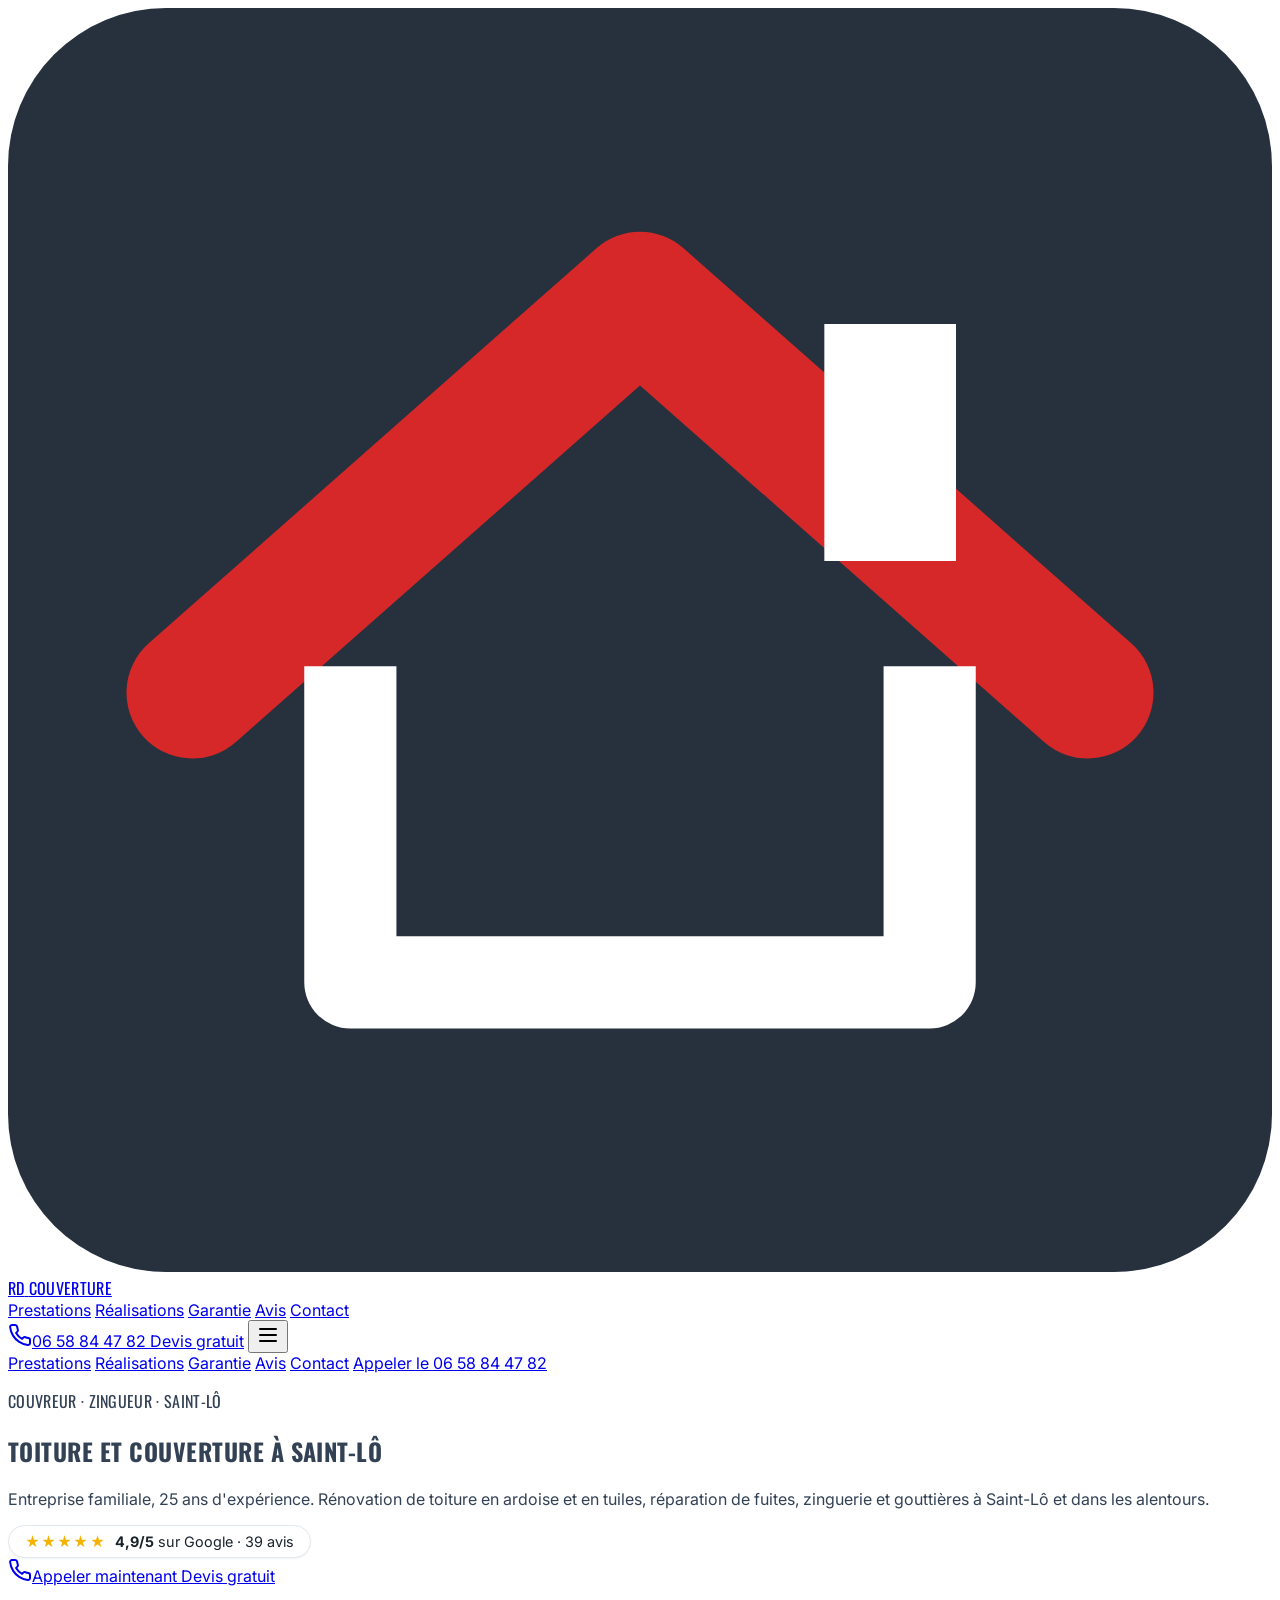
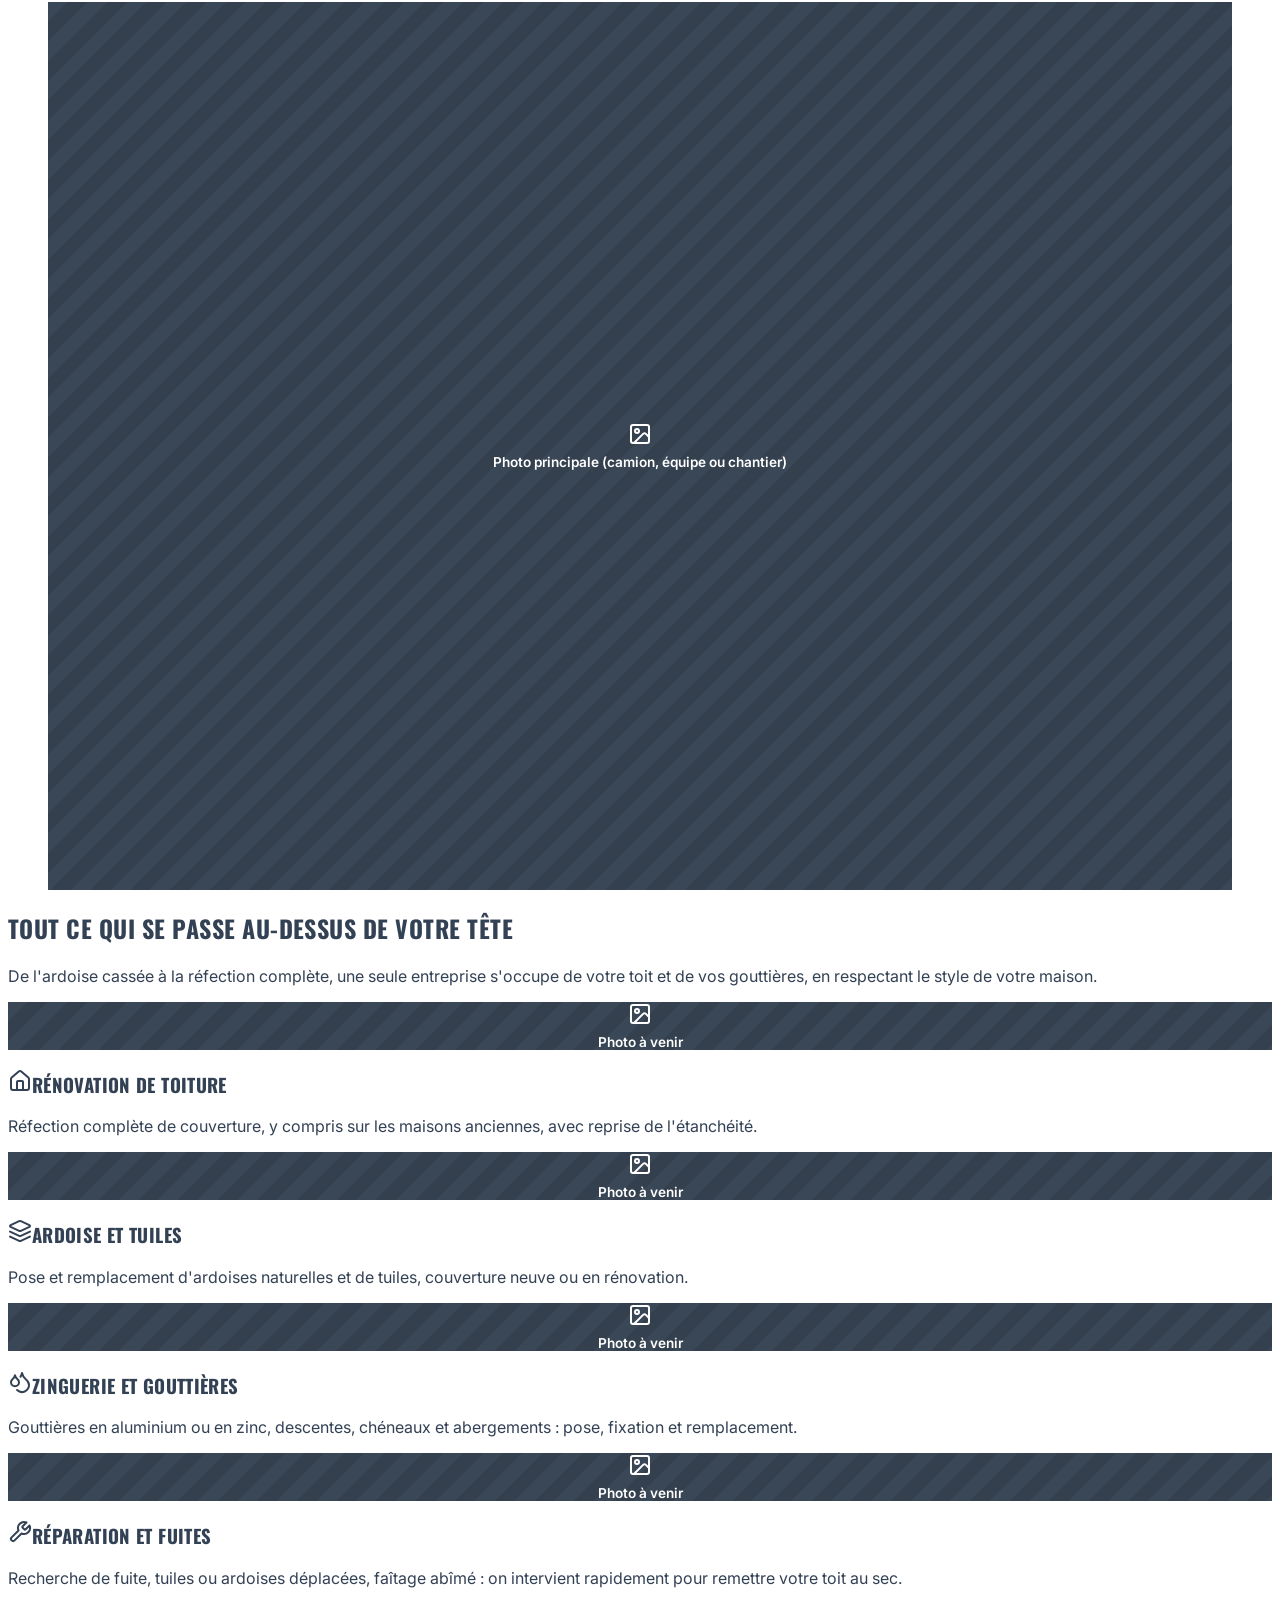
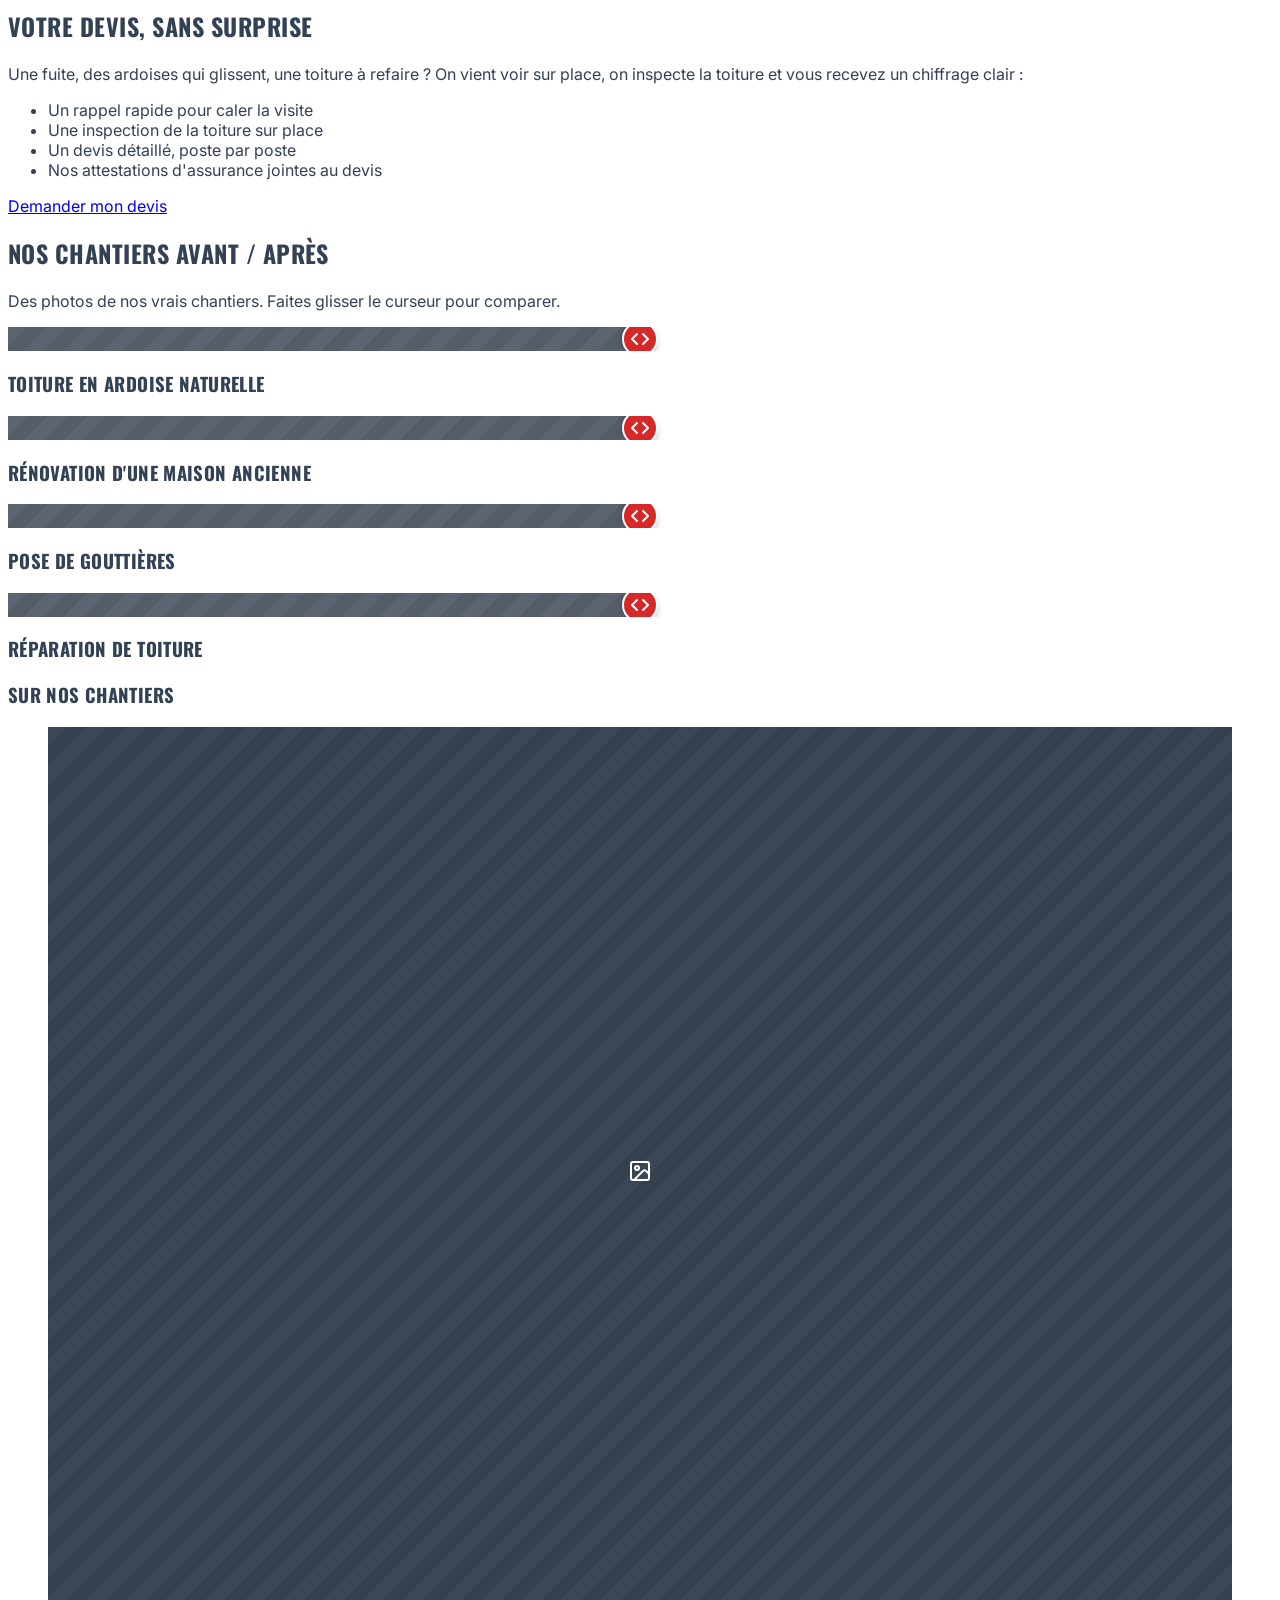
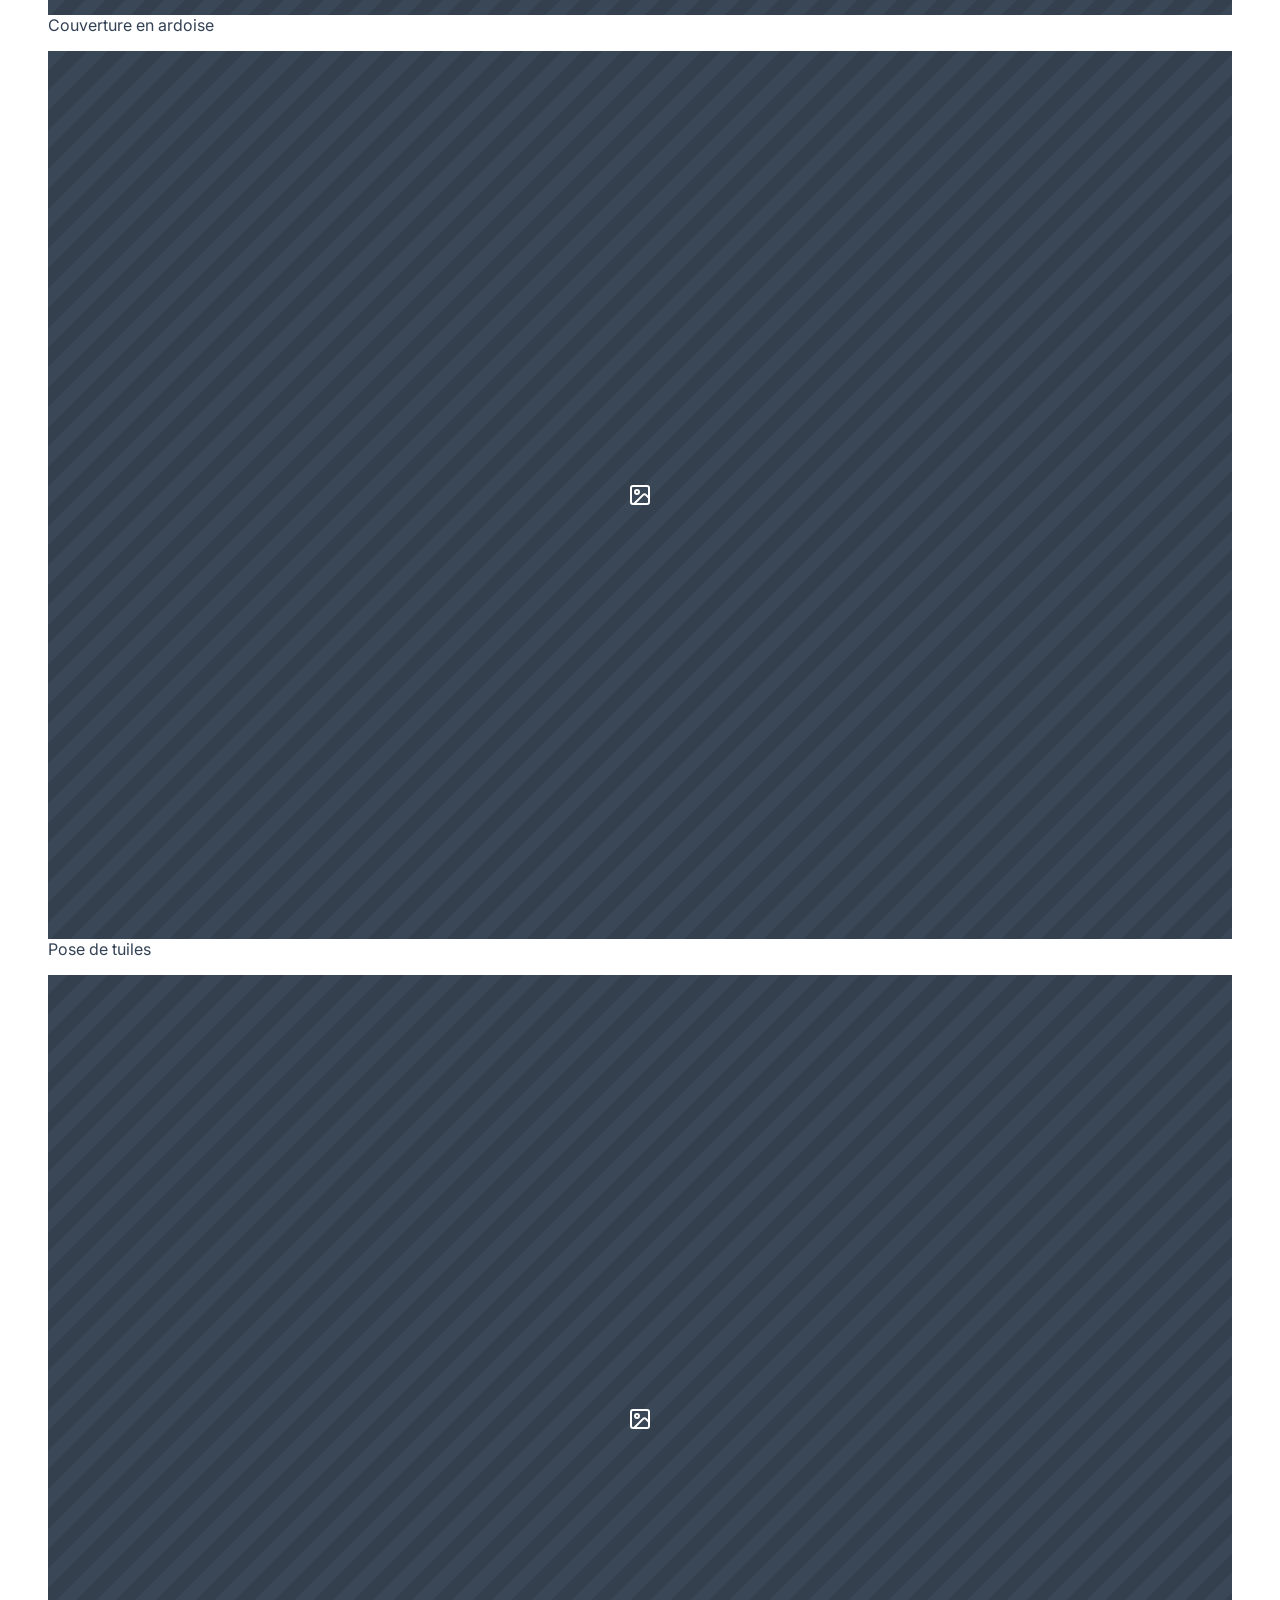
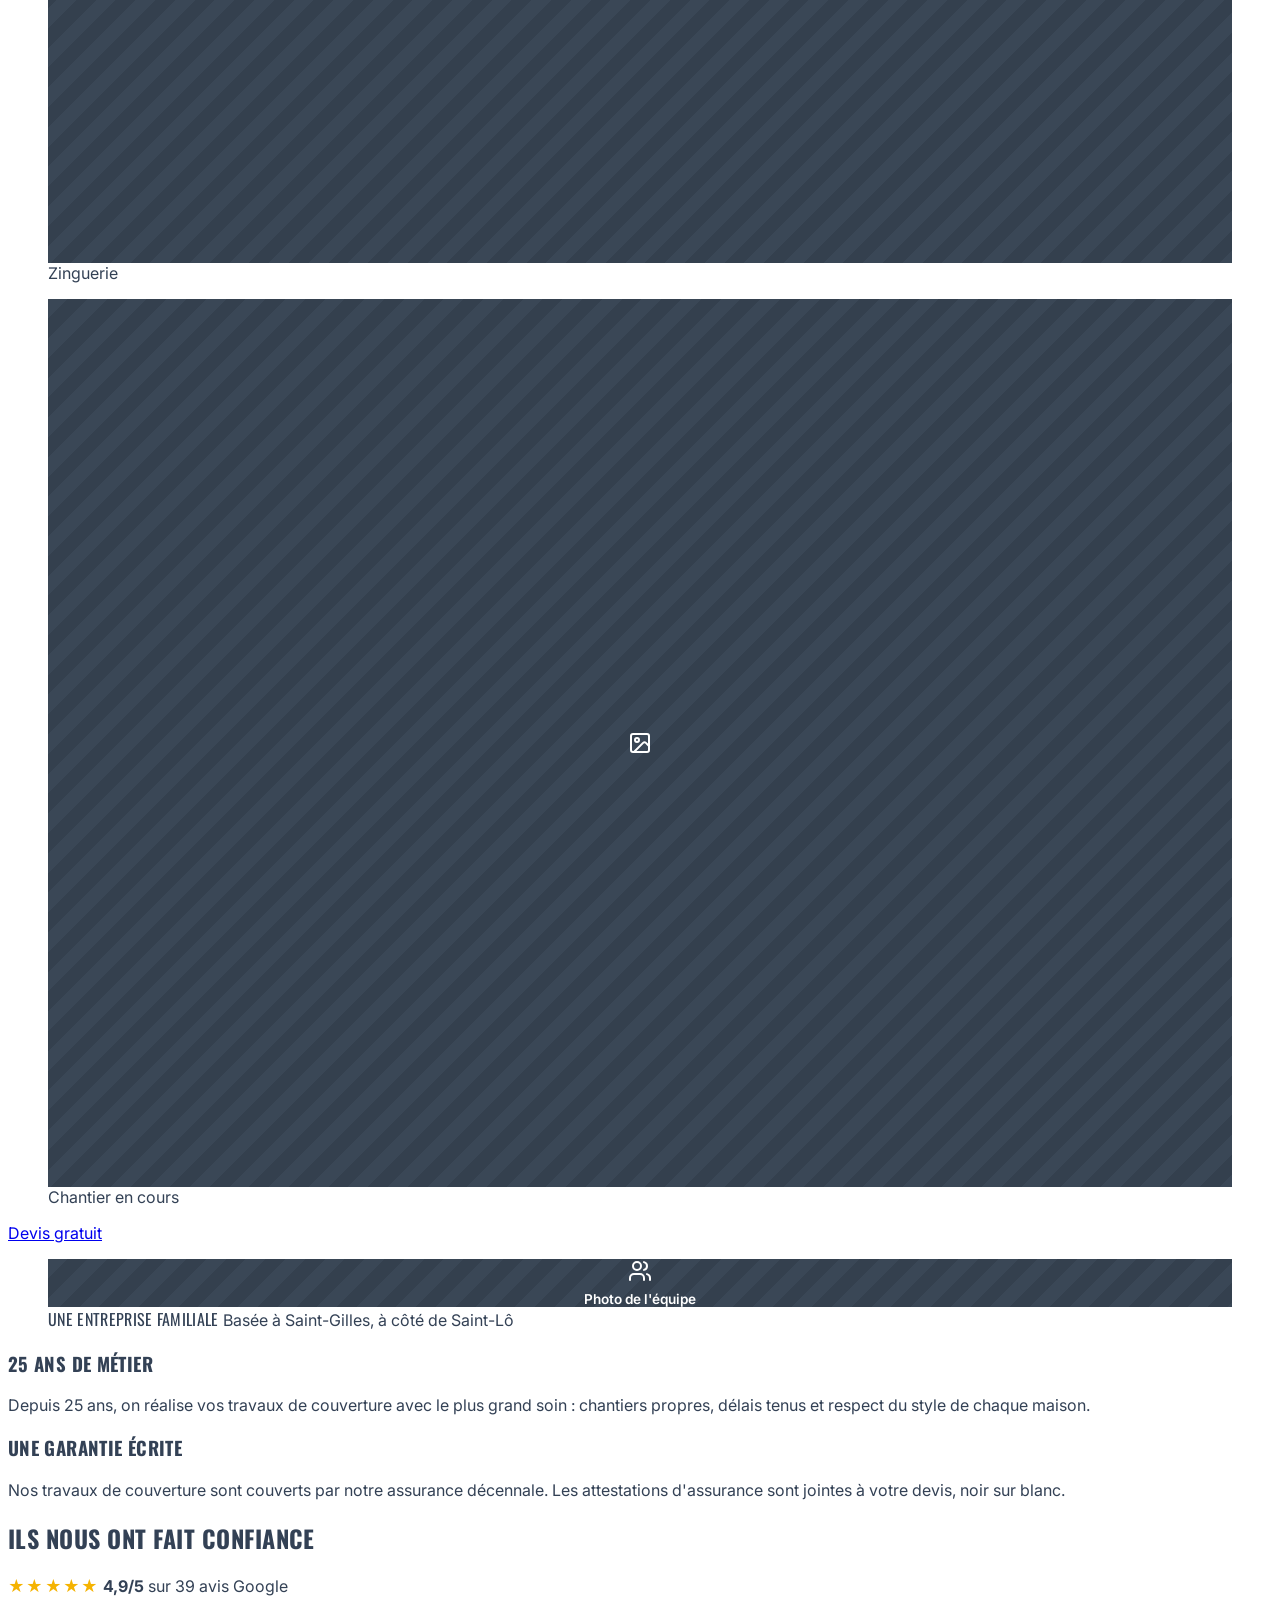
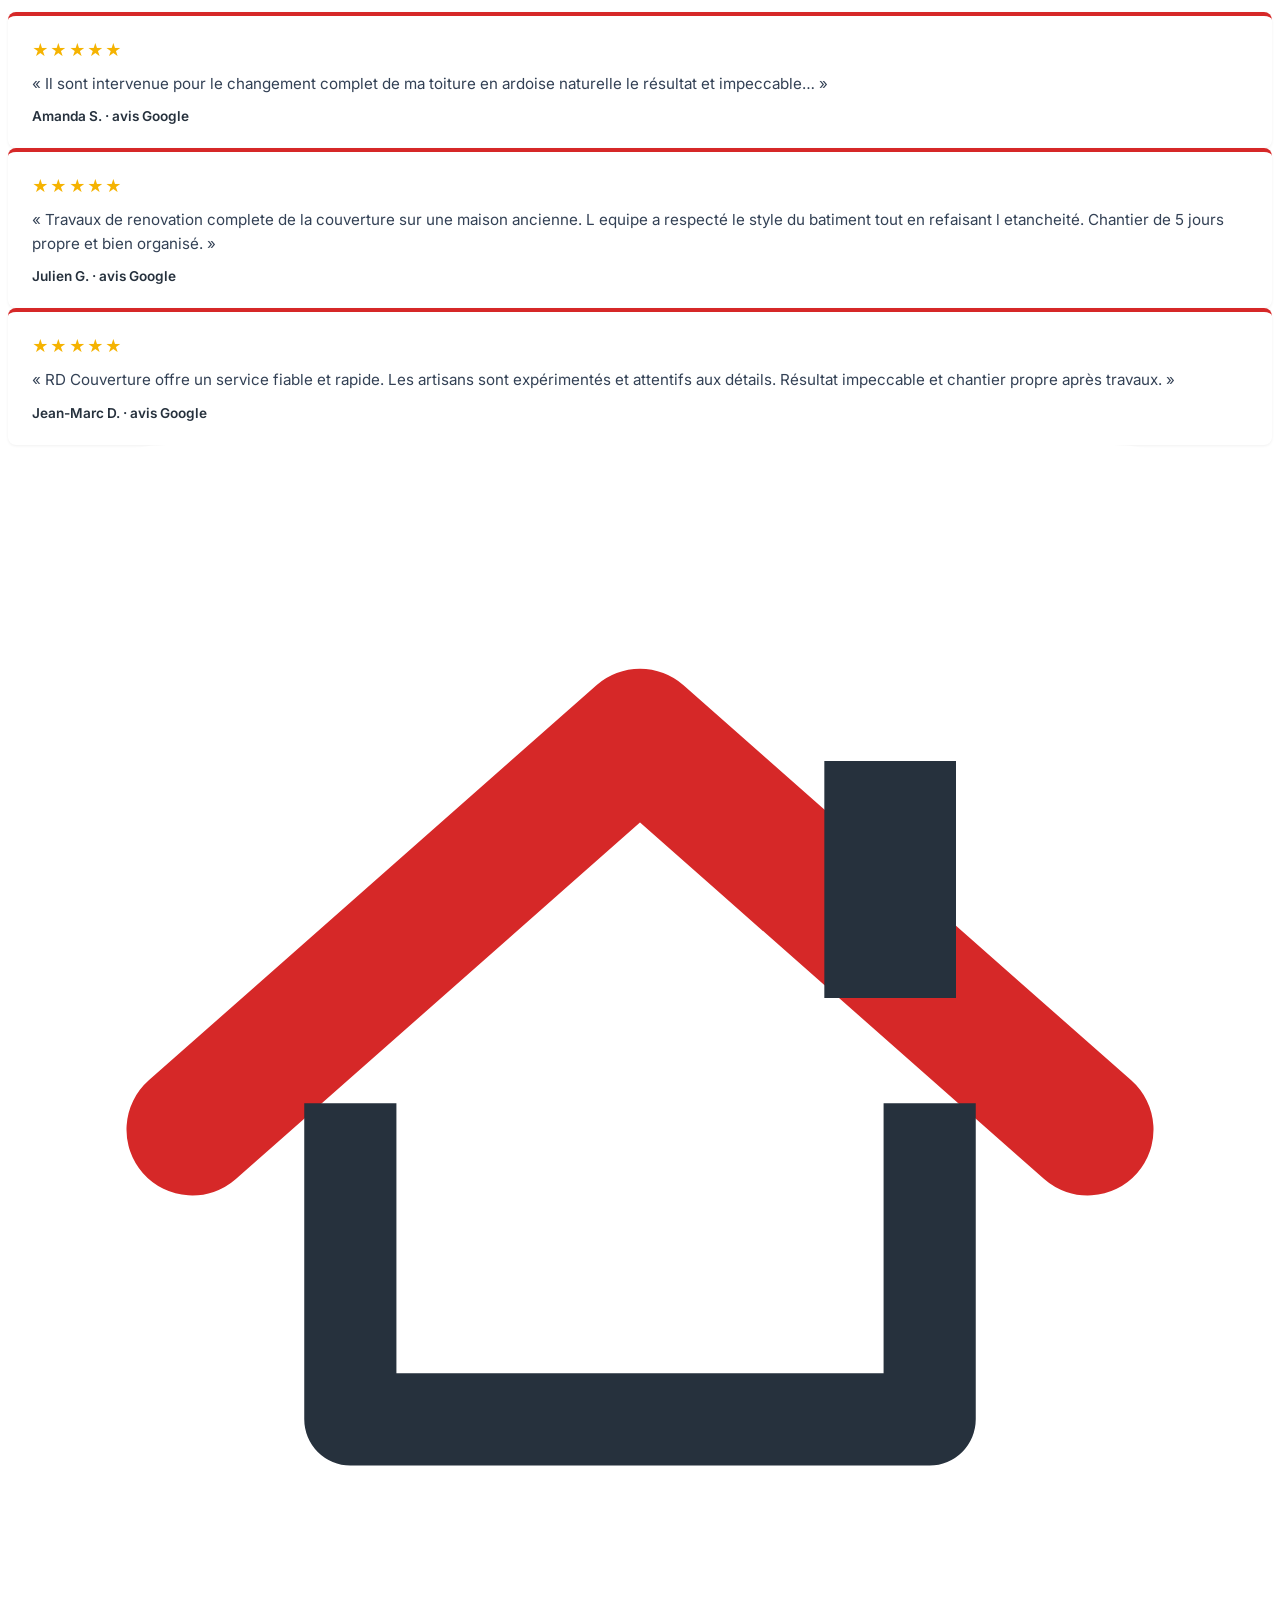
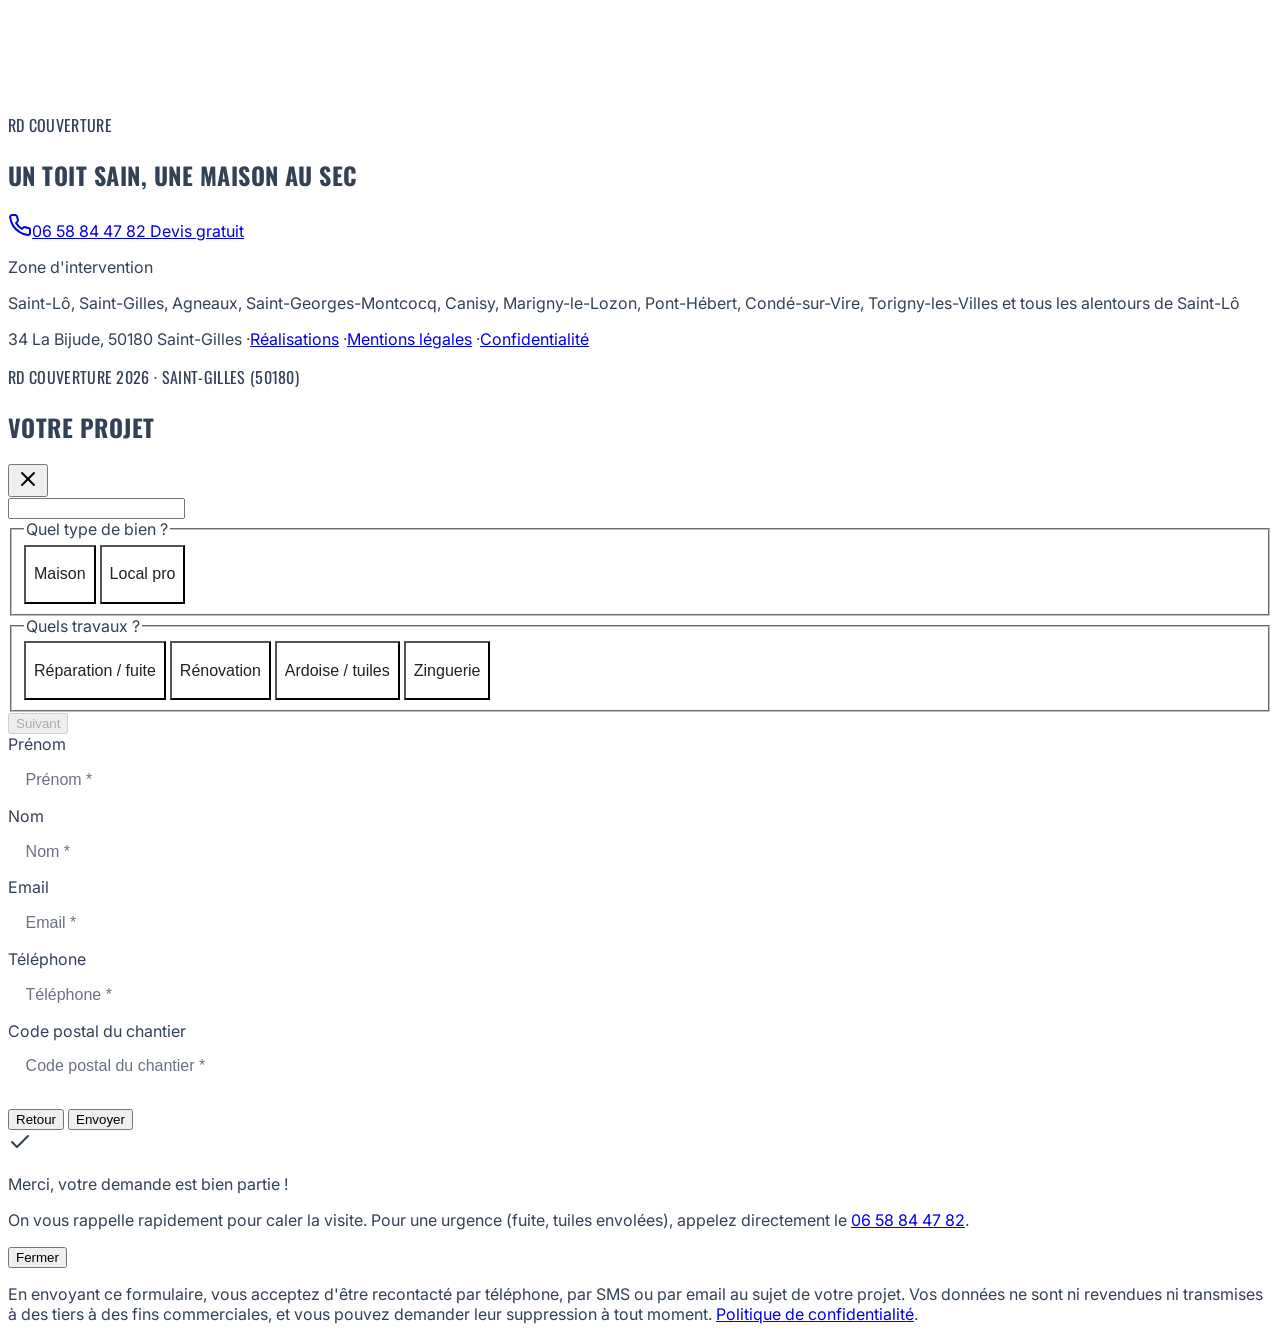
==== site-web/index.html @ 40f003d0 "Site RD Couverture adapté du modèle Hoffmann Toiture Co-Authored-By: Claude Opus 5.5 <noreply@anthro" ====
<!DOCTYPE html>
<html class="scroll-smooth" lang="fr">
<head>
<meta charset="utf-8"/>
<meta content="width=device-width, initial-scale=1.0" name="viewport"/>
<title>RD Couverture - Couvreur à Saint-Lô | Toiture, Ardoise, Zinguerie</title>
<meta name="description" content="RD Couverture, entreprise familiale de couverture à Saint-Lô et dans la Manche depuis 25 ans : rénovation de toiture en ardoise et tuiles, réparation de fuites, zinguerie et gouttières. Devis gratuit."/>
<link href="css/style.css" rel="stylesheet"/>
<link href="https://fonts.googleapis.com" rel="preconnect"/>
<link crossorigin="" href="https://fonts.gstatic.com" rel="preconnect"/>
<link href="https://fonts.googleapis.com/css2?family=Inter:wght@400;500;600;700&family=Oswald:wght@500;600;700&display=swap" rel="stylesheet"/>
<script src="js/lucide.min.js"></script>
<style>
  .font-condensed { font-family: 'Oswald', sans-serif; text-transform: uppercase; letter-spacing: 0.02em; }
  body { font-family: 'Inter', sans-serif; color: #334155; }

  /* Avant / après */
  .slider-container { position: relative; overflow: hidden; user-select: none; }
  .slider-img { display: block; width: 100%; height: 100%; object-fit: cover; pointer-events: none; }
  .slider-overlay { position: absolute; top: 0; left: 0; bottom: 0; width: 50%; overflow: hidden; }
  .slider-overlay > * { position: absolute; top: 0; left: 0; height: 100%; max-width: none; pointer-events: none; }
  .slider-handle { position: absolute; top: 0; bottom: 0; left: 50%; width: 2px; background: #fff; transform: translateX(-50%); pointer-events: none; }
  .slider-button { position: absolute; top: 50%; left: 50%; transform: translate(-50%, -50%); width: 32px; height: 32px; border-radius: 9999px; background: #D62828; border: 2px solid #fff; box-shadow: 0 4px 6px -1px rgba(0,0,0,.25); display: flex; align-items: center; justify-content: center; color: #fff; }
  .ph { display: flex; align-items: center; justify-content: center; flex-direction: column; gap: .5rem; text-align: center; font-size: .85rem; font-weight: 600; }
  .ph-before { background: repeating-linear-gradient(135deg, #5B6470 0 14px, #535C67 14px 28px); color: #E2E8F0; }
  .ph-after { background: repeating-linear-gradient(135deg, #3A4756 0 14px, #34404E 14px 28px); color: #fff; }

  /* Fenêtre de devis */
  .devis-opt { background: #fff; color: #1B232C; font-size: 1rem; padding: 1.15rem .5rem; transition: background-color .15s, color .15s; }
  .devis-opt:hover { background: #FDECEC; }
  .devis-opt[aria-pressed="true"] { background: #D62828; color: #fff; font-weight: 600; }
  .devis-opt:focus-visible, .devis-btn:focus-visible { outline: 3px solid #26313D; outline-offset: -3px; }
  .devis-input { width: 100%; border: 0; background: #fff; padding: 1.05rem 1.1rem; font-size: 1rem; color: #1B232C; }
  .devis-input::placeholder { color: #6B7280; }
  .devis-input:focus { outline: none; box-shadow: inset 0 0 0 2px #D62828; }
  .devis-input[aria-invalid="true"] { box-shadow: inset 0 0 0 2px #DC2626; background: #FEF2F2; }
  #devis-modal.is-open { display: flex; }
  #mobile-menu.is-open { display: block; }

  /* Bandeau cookies */
  .cookie-banner { position: fixed; left: 16px; right: 16px; bottom: 16px; z-index: 90; max-width: 560px; margin: 0 auto; background: #fff; color: #1B232C; border-radius: 8px; box-shadow: 0 10px 30px rgba(0,0,0,.25); padding: 16px 18px; font-size: .9rem; line-height: 1.45; }
  .cookie-banner[hidden] { display: none; }
  .cookie-actions { display: flex; gap: 10px; margin-top: 12px; }
  .cookie-actions button { flex: 1; padding: 10px; font-weight: 600; border-radius: 4px; background: #26313D; color: #fff; }
  .cookie-actions button:hover { background: #1B232C; }
  /* Note Google et avis */
  .stars { color: #F5B301; letter-spacing: .08em; }
  .rating-badge { display: inline-flex; align-items: center; gap: .6rem; background: #fff; border: 1px solid #E2E8F0; border-radius: 9999px; padding: .45rem 1rem; font-size: .9rem; color: #1B232C; box-shadow: 0 1px 2px rgba(0,0,0,.05); text-decoration: none; }
  .rating-badge:hover { border-color: #D62828; }
  .review { background: #fff; border-radius: 8px; border-top: 4px solid #D62828; padding: 1.5rem; margin: 0; display: flex; flex-direction: column; gap: .75rem; box-shadow: 0 1px 3px rgba(0,0,0,.06); }
  .review p { color: #334155; font-size: .95rem; line-height: 1.6; margin: 0; flex: 1; }
  .review footer { font-size: .85rem; font-weight: 600; color: #26313D; }
  .aspect-\[4\/3\] { aspect-ratio: 4 / 3; }
  @media (min-width: 768px) { .md\:grid-cols-3 { grid-template-columns: repeat(3, minmax(0, 1fr)); } }
</style>
</head>
<body class="bg-white text-slate-800 antialiased selection:bg-red-600 selection:text-white">

<!-- ================= EN-TÊTE ================= -->
<header class="w-full bg-white border-b border-slate-100 sticky top-0 z-50">
  <div class="max-w-7xl mx-auto px-4 sm:px-6 lg:px-8 h-20 flex items-center justify-between gap-4">
    <!-- Logo provisoire (à remplacer par le logo de RD Couverture) -->
    <a aria-label="RD Couverture, accueil" class="flex items-center gap-3 shrink-0" href="#">
      <svg class="w-11 h-11" viewBox="0 0 48 48" fill="none" aria-hidden="true">
        <rect width="48" height="48" rx="6" fill="#26313D"/>
        <path d="M7 26 L24 11 L41 26" stroke="#D62828" stroke-width="5" stroke-linecap="round" stroke-linejoin="round"/>
        <path d="M13 25 V37 H35 V25" stroke="#fff" stroke-width="3.5" stroke-linejoin="round"/>
        <rect x="31" y="12" width="5" height="9" fill="#fff"/>
      </svg>
      <span class="flex flex-col leading-none">
        <span class="font-condensed text-2xl font-bold text-brand-slate tracking-tight">RD</span>
        <span class="font-condensed text-xs font-bold text-brand-red tracking-[0.3em] mt-0.5">Couverture</span>
      </span>
    </a>

    <nav class="hidden lg:flex items-center gap-7 text-[15px] font-medium text-slate-700">
      <a class="hover:text-brand-red transition-colors" href="#prestations">Prestations</a>
      <a class="hover:text-brand-red transition-colors" href="#realisations">Réalisations</a>
      <a class="hover:text-brand-red transition-colors" href="#garantie">Garantie</a>
      <a class="hover:text-brand-red transition-colors" href="#avis">Avis</a>
      <a class="hover:text-brand-red transition-colors" href="#contact">Contact</a>
    </nav>

    <div class="flex items-center gap-3">
      <a class="hidden sm:inline-flex items-center gap-2 border-2 border-brand-slate px-4 py-2 rounded text-brand-slate font-semibold text-sm hover:bg-brand-slate hover:text-white transition" href="tel:0658844782">
        <i class="w-4 h-4" data-lucide="phone"></i><span>06 58 84 47 82</span>
      </a>
      <a class="inline-flex items-center whitespace-nowrap bg-brand-red hover:bg-brand-redHover text-white font-semibold text-sm px-4 sm:px-5 py-2.5 rounded shadow transition active:scale-95" data-open-devis href="#devis">Devis gratuit</a>
      <button aria-controls="mobile-menu" aria-expanded="false" aria-label="Menu" class="lg:hidden p-2 -mr-2 text-brand-slate" id="menu-toggle" type="button">
        <i class="w-6 h-6" data-lucide="menu"></i>
      </button>
    </div>
  </div>
  <!-- Menu mobile -->
  <nav class="hidden lg:hidden border-t border-slate-100 bg-white" id="mobile-menu">
    <div class="px-4 py-3 flex flex-col text-base font-medium text-slate-700">
      <a class="py-2.5" href="#prestations">Prestations</a>
      <a class="py-2.5" href="#realisations">Réalisations</a>
      <a class="py-2.5" href="#garantie">Garantie</a>
      <a class="py-2.5" href="#avis">Avis</a>
      <a class="py-2.5" href="#contact">Contact</a>
      <a class="py-2.5 font-semibold text-brand-red" href="tel:0658844782">Appeler le 06 58 84 47 82</a>
    </div>
  </nav>
</header>

<!-- ================= HERO ================= -->
<section class="relative bg-gradient-to-b from-brand-light to-white py-14 md:py-20 overflow-hidden border-b border-slate-200">
  <div class="max-w-7xl mx-auto px-4 sm:px-6 lg:px-8 grid grid-cols-1 lg:grid-cols-12 gap-10 lg:gap-8 items-center">
    <div class="lg:col-span-6">
      <p class="font-condensed text-sm font-semibold tracking-[0.2em] text-brand-red mb-3">Couvreur · Zingueur · Saint-Lô</p>
      <h1 class="font-condensed text-4xl sm:text-5xl lg:text-[3.5rem] font-bold tracking-tight text-brand-slate leading-[1.08] mb-5">
        Toiture et couverture <span class="text-brand-red">à Saint-Lô</span>
      </h1>
      <p class="text-lg text-slate-600 leading-relaxed mb-6 max-w-xl">
        Entreprise familiale, 25 ans d'expérience. Rénovation de toiture en ardoise et en tuiles, réparation de fuites, zinguerie et gouttières à Saint-Lô et dans les alentours.
      </p>
      <a class="rating-badge mb-8" href="#avis">
        <span class="stars" aria-hidden="true">★★★★★</span>
        <span><strong>4,9/5</strong> sur Google · 39 avis</span>
      </a>
      <div class="flex flex-wrap gap-4">
        <a class="w-full sm:w-auto inline-flex items-center justify-center gap-2.5 bg-brand-red hover:bg-brand-redHover text-white font-semibold px-7 py-3.5 rounded shadow-md transition active:scale-95" href="tel:0658844782">
          <i class="w-4 h-4" data-lucide="phone"></i><span>Appeler maintenant</span>
        </a>
        <a class="w-full sm:w-auto inline-flex items-center justify-center border-2 border-brand-slate bg-white hover:bg-slate-50 text-brand-slate font-semibold px-8 py-3.5 rounded transition" data-open-devis href="#devis">Devis gratuit</a>
      </div>
    </div>
    <div class="lg:col-span-6 flex justify-center lg:justify-end">
      <!-- VISUEL PRINCIPAL : remplacer ce bloc par <img src="images/hero.jpg" alt="..." class="w-full h-auto rounded-lg"/> (camion, équipe ou beau chantier) -->
      <figure class="relative w-full max-w-[680px] drop-shadow-xl">
        <div class="ph ph-after w-full aspect-[4/3] rounded-lg"><i class="w-8 h-8" data-lucide="image"></i>Photo principale (camion, équipe ou chantier)</div>
      </figure>
    </div>
  </div>
</section>

<!-- ================= PRESTATIONS ================= -->
<section class="py-16 md:py-24 bg-white" id="prestations">
  <div class="max-w-7xl mx-auto px-4 sm:px-6 lg:px-8">
    <div class="max-w-3xl mb-12">
      <h2 class="font-condensed text-3xl sm:text-4xl md:text-5xl font-bold text-brand-slate mb-4">Tout ce qui se passe <span class="text-brand-red">au-dessus de votre tête</span></h2>
      <p class="text-slate-600 text-base sm:text-lg leading-relaxed">De l'ardoise cassée à la réfection complète, une seule entreprise s'occupe de votre toit et de vos gouttières, en respectant le style de votre maison.</p>
    </div>
    <!-- Photos : remplacer chaque bloc "ph" par <img class="w-full h-48 object-cover" loading="lazy" src="images/..." alt="..."/> -->
    <div class="grid grid-cols-1 sm:grid-cols-2 lg:grid-cols-4 gap-6">
      <article class="bg-brand-light rounded-lg overflow-hidden border-t-4 border-brand-red flex flex-col">
        <div class="ph ph-after w-full h-48"><i class="w-6 h-6" data-lucide="image"></i>Photo à venir</div>
        <div class="p-6">
          <h3 class="font-condensed text-xl font-bold text-brand-slate mb-2 flex items-center gap-2"><i class="w-5 h-5 text-brand-red" data-lucide="house"></i>Rénovation de toiture</h3>
          <p class="text-slate-600 text-sm leading-relaxed">Réfection complète de couverture, y compris sur les maisons anciennes, avec reprise de l'étanchéité.</p>
        </div>
      </article>
      <article class="bg-brand-light rounded-lg overflow-hidden border-t-4 border-brand-red flex flex-col">
        <div class="ph ph-after w-full h-48"><i class="w-6 h-6" data-lucide="image"></i>Photo à venir</div>
        <div class="p-6">
          <h3 class="font-condensed text-xl font-bold text-brand-slate mb-2 flex items-center gap-2"><i class="w-5 h-5 text-brand-red" data-lucide="layers"></i>Ardoise et tuiles</h3>
          <p class="text-slate-600 text-sm leading-relaxed">Pose et remplacement d'ardoises naturelles et de tuiles, couverture neuve ou en rénovation.</p>
        </div>
      </article>
      <article class="bg-brand-light rounded-lg overflow-hidden border-t-4 border-brand-red flex flex-col">
        <div class="ph ph-after w-full h-48"><i class="w-6 h-6" data-lucide="image"></i>Photo à venir</div>
        <div class="p-6">
          <h3 class="font-condensed text-xl font-bold text-brand-slate mb-2 flex items-center gap-2"><i class="w-5 h-5 text-brand-red" data-lucide="droplets"></i>Zinguerie et gouttières</h3>
          <p class="text-slate-600 text-sm leading-relaxed">Gouttières en aluminium ou en zinc, descentes, chéneaux et abergements : pose, fixation et remplacement.</p>
        </div>
      </article>
      <article class="bg-brand-light rounded-lg overflow-hidden border-t-4 border-brand-red flex flex-col">
        <div class="ph ph-after w-full h-48"><i class="w-6 h-6" data-lucide="image"></i>Photo à venir</div>
        <div class="p-6">
          <h3 class="font-condensed text-xl font-bold text-brand-slate mb-2 flex items-center gap-2"><i class="w-5 h-5 text-brand-red" data-lucide="wrench"></i>Réparation et fuites</h3>
          <p class="text-slate-600 text-sm leading-relaxed">Recherche de fuite, tuiles ou ardoises déplacées, faîtage abîmé : on intervient rapidement pour remettre votre toit au sec.</p>
        </div>
      </article>
    </div>
  </div>
</section>

<!-- ================= DEVIS ================= -->
<section class="py-16 md:py-24 bg-brand-light" id="devis">
  <div class="max-w-4xl mx-auto px-4 sm:px-6 lg:px-8">
    <h2 class="font-condensed text-3xl sm:text-4xl md:text-5xl font-bold text-brand-slate mb-6">Votre devis, <span class="text-brand-red">sans surprise</span></h2>
    <p class="text-base sm:text-lg text-slate-700 leading-relaxed mb-6">Une fuite, des ardoises qui glissent, une toiture à refaire ? On vient voir sur place, on inspecte la toiture et vous recevez un chiffrage clair :</p>
    <ul class="space-y-3.5 mb-8 text-base text-slate-800">
      <li class="flex items-start gap-3"><span class="w-2.5 h-2.5 bg-brand-red mt-2 shrink-0"></span><span>Un rappel rapide pour caler la visite</span></li>
      <li class="flex items-start gap-3"><span class="w-2.5 h-2.5 bg-brand-red mt-2 shrink-0"></span><span>Une inspection de la toiture sur place</span></li>
      <li class="flex items-start gap-3"><span class="w-2.5 h-2.5 bg-brand-red mt-2 shrink-0"></span><span>Un devis détaillé, poste par poste</span></li>
      <li class="flex items-start gap-3"><span class="w-2.5 h-2.5 bg-brand-red mt-2 shrink-0"></span><span>Nos attestations d'assurance jointes au devis</span></li>
    </ul>
    <a class="inline-block bg-brand-red hover:bg-brand-redHover text-white font-semibold text-base px-8 py-3.5 rounded shadow-sm transition active:scale-95" data-open-devis href="#devis">Demander mon devis</a>
  </div>
</section>

<!-- ================= RÉALISATIONS (AVANT / APRÈS) ================= -->
<!-- Pour mettre les vraies photos : dans chaque curseur, remplacer le bloc "ph-after" par
     <img class="slider-img" loading="lazy" src="images/xxx-apres.jpg" alt="..."/>
     et le bloc "ph-before" (dans slider-overlay) par <img class="slider-img" loading="lazy" src="images/xxx-avant.jpg" alt="..."/> -->
<section class="bg-brand-slate py-16 md:py-24 text-white" id="realisations">
  <div class="max-w-7xl mx-auto px-4 sm:px-6 lg:px-8">
    <div class="text-center max-w-3xl mx-auto mb-14">
      <h2 class="font-condensed text-3xl sm:text-4xl md:text-5xl font-bold mb-4">Nos chantiers avant / après</h2>
      <p class="text-slate-300 text-sm sm:text-base leading-relaxed">Des photos de nos vrais chantiers. Faites glisser le curseur pour comparer.</p>
    </div>
    <div class="grid grid-cols-1 sm:grid-cols-2 lg:grid-cols-4 gap-6 mb-16">
      <div class="bg-white rounded-lg overflow-hidden shadow-xl flex flex-col">
        <div class="relative h-72 sm:h-80 w-full slider-container cursor-ew-resize">
          <span class="absolute top-3 left-3 z-20 bg-black/85 text-white font-condensed text-xs tracking-wider px-2 py-0.5 rounded font-semibold">Avant</span>
          <span class="absolute top-3 right-3 z-20 bg-brand-red text-white font-condensed text-xs tracking-wider px-2 py-0.5 rounded font-semibold">Après</span>
          <div class="slider-img ph ph-after"></div>
          <div class="slider-overlay"><div class="slider-img ph ph-before"></div></div>
          <div class="slider-handle"><div class="slider-button"><i class="w-3.5 h-3.5" data-lucide="chevrons-left-right"></i></div></div>
        </div>
        <div class="p-4 text-center border-t border-slate-100 min-h-[72px] flex items-center justify-center">
          <h3 class="font-condensed font-bold text-brand-slate text-lg leading-tight">Toiture en ardoise naturelle</h3>
        </div>
      </div>
      <div class="bg-white rounded-lg overflow-hidden shadow-xl flex flex-col">
        <div class="relative h-72 sm:h-80 w-full slider-container cursor-ew-resize">
          <span class="absolute top-3 left-3 z-20 bg-black/85 text-white font-condensed text-xs tracking-wider px-2 py-0.5 rounded font-semibold">Avant</span>
          <span class="absolute top-3 right-3 z-20 bg-brand-red text-white font-condensed text-xs tracking-wider px-2 py-0.5 rounded font-semibold">Après</span>
          <div class="slider-img ph ph-after"></div>
          <div class="slider-overlay"><div class="slider-img ph ph-before"></div></div>
          <div class="slider-handle"><div class="slider-button"><i class="w-3.5 h-3.5" data-lucide="chevrons-left-right"></i></div></div>
        </div>
        <div class="p-4 text-center border-t border-slate-100 min-h-[72px] flex items-center justify-center">
          <h3 class="font-condensed font-bold text-brand-slate text-lg leading-tight">Rénovation d'une maison ancienne</h3>
        </div>
      </div>
      <div class="bg-white rounded-lg overflow-hidden shadow-xl flex flex-col">
        <div class="relative h-72 sm:h-80 w-full slider-container cursor-ew-resize">
          <span class="absolute top-3 left-3 z-20 bg-black/85 text-white font-condensed text-xs tracking-wider px-2 py-0.5 rounded font-semibold">Avant</span>
          <span class="absolute top-3 right-3 z-20 bg-brand-red text-white font-condensed text-xs tracking-wider px-2 py-0.5 rounded font-semibold">Après</span>
          <div class="slider-img ph ph-after"></div>
          <div class="slider-overlay"><div class="slider-img ph ph-before"></div></div>
          <div class="slider-handle"><div class="slider-button"><i class="w-3.5 h-3.5" data-lucide="chevrons-left-right"></i></div></div>
        </div>
        <div class="p-4 text-center border-t border-slate-100 min-h-[72px] flex items-center justify-center">
          <h3 class="font-condensed font-bold text-brand-slate text-lg leading-tight">Pose de gouttières</h3>
        </div>
      </div>
      <div class="bg-white rounded-lg overflow-hidden shadow-xl flex flex-col">
        <div class="relative h-72 sm:h-80 w-full slider-container cursor-ew-resize">
          <span class="absolute top-3 left-3 z-20 bg-black/85 text-white font-condensed text-xs tracking-wider px-2 py-0.5 rounded font-semibold">Avant</span>
          <span class="absolute top-3 right-3 z-20 bg-brand-red text-white font-condensed text-xs tracking-wider px-2 py-0.5 rounded font-semibold">Après</span>
          <div class="slider-img ph ph-after"></div>
          <div class="slider-overlay"><div class="slider-img ph ph-before"></div></div>
          <div class="slider-handle"><div class="slider-button"><i class="w-3.5 h-3.5" data-lucide="chevrons-left-right"></i></div></div>
        </div>
        <div class="p-4 text-center border-t border-slate-100 min-h-[72px] flex items-center justify-center">
          <h3 class="font-condensed font-bold text-brand-slate text-lg leading-tight">Réparation de toiture</h3>
        </div>
      </div>
    </div>

    <h3 class="font-condensed text-2xl sm:text-3xl font-bold mb-6">Sur nos chantiers</h3>
    <div class="grid grid-cols-2 lg:grid-cols-4 gap-4 mb-12">
      <figure class="relative overflow-hidden rounded-lg">
        <div class="ph ph-after w-full aspect-[4/3]"><i class="w-6 h-6" data-lucide="image"></i></div>
        <figcaption class="absolute inset-x-0 bottom-0 bg-gradient-to-t from-black/75 to-transparent text-white text-sm font-medium px-4 pt-8 pb-3">Couverture en ardoise</figcaption>
      </figure>
      <figure class="relative overflow-hidden rounded-lg">
        <div class="ph ph-after w-full aspect-[4/3]"><i class="w-6 h-6" data-lucide="image"></i></div>
        <figcaption class="absolute inset-x-0 bottom-0 bg-gradient-to-t from-black/75 to-transparent text-white text-sm font-medium px-4 pt-8 pb-3">Pose de tuiles</figcaption>
      </figure>
      <figure class="relative overflow-hidden rounded-lg">
        <div class="ph ph-after w-full aspect-[4/3]"><i class="w-6 h-6" data-lucide="image"></i></div>
        <figcaption class="absolute inset-x-0 bottom-0 bg-gradient-to-t from-black/75 to-transparent text-white text-sm font-medium px-4 pt-8 pb-3">Zinguerie</figcaption>
      </figure>
      <figure class="relative overflow-hidden rounded-lg">
        <div class="ph ph-after w-full aspect-[4/3]"><i class="w-6 h-6" data-lucide="image"></i></div>
        <figcaption class="absolute inset-x-0 bottom-0 bg-gradient-to-t from-black/75 to-transparent text-white text-sm font-medium px-4 pt-8 pb-3">Chantier en cours</figcaption>
      </figure>
    </div>
    <div class="flex justify-center">
      <a class="px-7 py-3 rounded bg-brand-red hover:bg-brand-redHover text-white font-semibold text-sm shadow-md transition active:scale-95" data-open-devis href="#devis">Devis gratuit</a>
    </div>
  </div>
</section>

<!-- ================= GARANTIE ================= -->
<section class="py-16 md:py-24 bg-white" id="garantie">
  <div class="max-w-6xl mx-auto px-4 sm:px-6 lg:px-8 grid grid-cols-1 md:grid-cols-5 gap-8 items-stretch">
    <figure class="md:col-span-2 relative rounded-lg overflow-hidden shadow-lg min-h-[340px]">
      <!-- Remplacer ce bloc par <img class="absolute inset-0 w-full h-full object-cover" loading="lazy" src="images/equipe.jpg" alt="L'équipe RD Couverture"/> -->
      <div class="ph ph-after absolute inset-0 w-full h-full"><i class="w-8 h-8" data-lucide="users"></i>Photo de l'équipe</div>
      <figcaption class="absolute inset-x-0 bottom-0 bg-gradient-to-t from-black/80 to-transparent text-white px-5 pt-10 pb-4">
        <span class="font-condensed text-xl font-bold block">Une entreprise familiale</span>
        <span class="text-sm text-white/85">Basée à Saint-Gilles, à côté de Saint-Lô</span>
      </figcaption>
    </figure>
    <div class="md:col-span-3 flex flex-col gap-6">
      <div class="bg-brand-light rounded-r-lg p-8 border-l-[6px] border-brand-red flex-1">
        <h3 class="font-condensed font-bold text-2xl sm:text-3xl text-brand-slate mb-3">25 ans de métier</h3>
        <p class="text-slate-700 leading-relaxed text-sm sm:text-base">Depuis 25 ans, on réalise vos travaux de couverture avec le plus grand soin : chantiers propres, délais tenus et respect du style de chaque maison.</p>
      </div>
      <div class="bg-brand-light rounded-r-lg p-8 border-l-[6px] border-brand-red flex-1">
        <h3 class="font-condensed font-bold text-2xl sm:text-3xl text-brand-slate mb-3">Une garantie écrite</h3>
        <p class="text-slate-700 leading-relaxed text-sm sm:text-base">Nos travaux de couverture sont couverts par notre assurance décennale. Les attestations d'assurance sont jointes à votre devis, noir sur blanc.</p>
      </div>
    </div>
  </div>
</section>

<!-- ================= AVIS GOOGLE ================= -->
<section class="py-16 md:py-24 bg-brand-light" id="avis">
  <div class="max-w-6xl mx-auto px-4 sm:px-6 lg:px-8">
    <div class="text-center max-w-3xl mx-auto mb-12">
      <h2 class="font-condensed text-3xl sm:text-4xl md:text-5xl font-bold text-brand-slate mb-4">Ils nous ont <span class="text-brand-red">fait confiance</span></h2>
      <p class="text-slate-600 text-base sm:text-lg"><span class="stars" aria-hidden="true">★★★★★</span> <strong class="text-brand-slate">4,9/5</strong> sur 39 avis Google</p>
    </div>
    <div class="grid grid-cols-1 md:grid-cols-3 gap-6">
      <blockquote class="review">
        <span class="stars" aria-label="5 étoiles sur 5">★★★★★</span>
        <p>« Il sont intervenue pour le changement complet de ma toiture en ardoise naturelle le résultat et impeccable… »</p>
        <footer>Amanda S. · avis Google</footer>
      </blockquote>
      <blockquote class="review">
        <span class="stars" aria-label="5 étoiles sur 5">★★★★★</span>
        <p>« Travaux de renovation complete de la couverture sur une maison ancienne. L equipe a respecté le style du batiment tout en refaisant l etancheité. Chantier de 5 jours propre et bien organisé. »</p>
        <footer>Julien G. · avis Google</footer>
      </blockquote>
      <blockquote class="review">
        <span class="stars" aria-label="5 étoiles sur 5">★★★★★</span>
        <p>« RD Couverture offre un service fiable et rapide. Les artisans sont expérimentés et attentifs aux détails. Résultat impeccable et chantier propre après travaux. »</p>
        <footer>Jean-Marc D. · avis Google</footer>
      </blockquote>
    </div>
  </div>
</section>

<!-- ================= PIED DE PAGE ================= -->
<footer class="bg-brand-slateDark text-white pt-16 pb-8" id="contact">
  <div class="max-w-5xl mx-auto px-4 sm:px-6 lg:px-8 flex flex-col items-center text-center">
    <div class="flex items-center gap-3 mb-6">
      <svg class="w-12 h-12" viewBox="0 0 48 48" fill="none" aria-hidden="true">
        <rect width="48" height="48" rx="6" fill="#fff"/>
        <path d="M7 26 L24 11 L41 26" stroke="#D62828" stroke-width="5" stroke-linecap="round" stroke-linejoin="round"/>
        <path d="M13 25 V37 H35 V25" stroke="#26313D" stroke-width="3.5" stroke-linejoin="round"/>
        <rect x="31" y="12" width="5" height="9" fill="#26313D"/>
      </svg>
      <span class="flex flex-col leading-none text-left">
        <span class="font-condensed text-2xl font-bold">RD</span>
        <span class="font-condensed text-xs font-bold text-red-400 tracking-[0.3em] mt-0.5">Couverture</span>
      </span>
    </div>
    <h2 class="font-condensed text-3xl sm:text-4xl md:text-5xl font-bold mb-8">Un toit sain, une maison au sec</h2>
    <div class="flex flex-wrap items-center justify-center gap-4 mb-10 w-full sm:w-auto">
      <a class="w-full sm:w-auto inline-flex items-center justify-center gap-2 bg-brand-red hover:bg-brand-redHover text-white font-semibold text-base px-8 py-3.5 rounded shadow transition active:scale-95" href="tel:0658844782">
        <i class="w-4 h-4" data-lucide="phone"></i><span>06 58 84 47 82</span>
      </a>
      <a class="w-full sm:w-auto inline-flex items-center justify-center bg-white hover:bg-slate-100 text-brand-red font-semibold text-base px-9 py-3.5 rounded shadow transition" data-open-devis href="#devis">Devis gratuit</a>
    </div>
    <p class="text-slate-300 text-sm font-medium mb-1" id="zones">Zone d'intervention</p>
    <p class="text-slate-200 text-sm mb-6 max-w-2xl">Saint-Lô, Saint-Gilles, Agneaux, Saint-Georges-Montcocq, Canisy, Marigny-le-Lozon, Pont-Hébert, Condé-sur-Vire, Torigny-les-Villes et tous les alentours de Saint-Lô</p>
    <div class="text-slate-400 text-xs sm:text-sm flex flex-wrap items-center justify-center gap-2 mb-12">
      <span>34 La Bijude, 50180 Saint-Gilles</span>
      <span>·</span><a class="hover:underline" href="#realisations">Réalisations</a>
      <span>·</span><a class="hover:underline" href="#">Mentions légales</a>
      <span>·</span><a class="hover:underline" href="confidentialite.html">Confidentialité</a>
      <span>·</span><button class="hover:underline" data-cookie-settings type="button">Gérer les cookies</button>
    </div>
  </div>
  <div class="border-t border-white/10 pt-6">
    <p class="text-center font-condensed text-xs sm:text-sm tracking-wider text-slate-500">RD Couverture 2026 · Saint-Gilles (50180)</p>
  </div>
</footer>

<!-- ================= FENÊTRE DE DEVIS ================= -->
<div aria-labelledby="devis-title" aria-modal="true" class="fixed inset-0 z-[100] hidden items-start sm:items-center justify-center overflow-y-auto px-4 py-8" id="devis-modal" role="dialog">
  <div class="fixed inset-0 bg-slate-900/60" data-close-devis></div>
  <div class="relative w-full max-w-xl">
    <div class="bg-[#F2F2F2] rounded-md overflow-hidden shadow-2xl">
      <div class="bg-brand-slateDark px-6 sm:px-8 py-5 flex items-center justify-between">
        <h2 class="font-condensed text-2xl sm:text-3xl font-bold text-white" id="devis-title">Votre projet</h2>
        <button aria-label="Fermer" class="devis-btn text-white/90 hover:text-white p-1 -mr-1 rounded" data-close-devis type="button"><i class="w-7 h-7" data-lucide="x"></i></button>
      </div>
      <form class="px-6 sm:px-8 py-7" id="devis-form" novalidate>
        <input aria-hidden="true" autocomplete="off" class="hidden" name="site_web" tabindex="-1" type="text"/>
        <!-- Étape 1 -->
        <div data-step="1">
          <fieldset class="mb-6">
            <legend class="text-lg font-bold text-slate-900 mb-3">Quel type de bien ?</legend>
            <div class="grid grid-cols-2 gap-px bg-slate-300 border border-slate-300">
              <button aria-pressed="false" class="devis-opt" data-group="bien" data-value="Maison" type="button">Maison</button>
              <button aria-pressed="false" class="devis-opt" data-group="bien" data-value="Local pro / immeuble" type="button">Local pro</button>
            </div>
          </fieldset>
          <fieldset class="mb-8">
            <legend class="text-lg font-bold text-slate-900 mb-3">Quels travaux ?</legend>
            <div class="grid grid-cols-2 gap-px bg-slate-300 border border-slate-300">
              <button aria-pressed="false" class="devis-opt" data-group="travaux" data-value="Réparation / fuite" type="button">Réparation / fuite</button>
              <button aria-pressed="false" class="devis-opt" data-group="travaux" data-value="Rénovation de toiture" type="button">Rénovation</button>
              <button aria-pressed="false" class="devis-opt" data-group="travaux" data-value="Ardoise / tuiles" type="button">Ardoise / tuiles</button>
              <button aria-pressed="false" class="devis-opt" data-group="travaux" data-value="Zinguerie / gouttières" type="button">Zinguerie</button>
            </div>
          </fieldset>
          <button class="devis-btn w-full py-4 text-lg font-semibold text-white bg-slate-400 cursor-not-allowed transition-colors" disabled id="devis-next" type="button">Suivant</button>
        </div>
        <!-- Étape 2 -->
        <div class="hidden" data-step="2">
          <div class="grid grid-cols-2 gap-px bg-slate-300 border border-slate-300 mb-8">
            <label class="sr-only" for="d-prenom">Prénom</label>
            <input autocomplete="given-name" class="devis-input" id="d-prenom" name="prenom" placeholder="Prénom *" required type="text"/>
            <label class="sr-only" for="d-nom">Nom</label>
            <input autocomplete="family-name" class="devis-input" id="d-nom" name="nom" placeholder="Nom *" required type="text"/>
            <label class="sr-only" for="d-email">Email</label>
            <input autocomplete="email" class="devis-input col-span-2" id="d-email" name="email" placeholder="Email *" required type="email"/>
            <label class="sr-only" for="d-tel">Téléphone</label>
            <input autocomplete="tel" class="devis-input col-span-2" id="d-tel" inputmode="tel" name="telephone" pattern="^(?:(?:\+|00)33|0)\s*[1-9](?:[\s.\-]*\d{2}){4}$" placeholder="Téléphone *" required type="tel"/>
            <label class="sr-only" for="d-cp">Code postal du chantier</label>
            <input autocomplete="postal-code" class="devis-input col-span-2" id="d-cp" inputmode="numeric" maxlength="5" name="code_postal" pattern="\d{5}" placeholder="Code postal du chantier *" required type="text"/>
          </div>
          <p class="hidden -mt-5 mb-5 text-sm font-medium text-red-600" id="devis-error" role="alert"></p>
          <div class="grid grid-cols-2 gap-px bg-slate-600">
            <button class="devis-btn py-4 text-lg font-semibold text-white bg-brand-slateDark hover:bg-black transition-colors" id="devis-back" type="button">Retour</button>
            <button class="devis-btn py-4 text-lg font-semibold text-white bg-brand-slateDark hover:bg-brand-red transition-colors" id="devis-submit" type="submit">Envoyer</button>
          </div>
        </div>
        <!-- Étape 3 -->
        <div class="hidden text-center py-4" data-step="3">
          <div class="mx-auto mb-5 w-16 h-16 rounded-full bg-brand-red text-white flex items-center justify-center"><i class="w-8 h-8" data-lucide="check"></i></div>
          <p class="text-xl font-bold text-slate-900 mb-2">Merci, votre demande est bien partie !</p>
          <p class="text-slate-700 mb-7">On vous rappelle rapidement pour caler la visite. Pour une urgence (fuite, tuiles envolées), appelez directement le <a class="font-semibold text-brand-red hover:underline whitespace-nowrap" href="tel:0658844782">06 58 84 47 82</a>.</p>
          <button class="devis-btn w-full py-4 text-lg font-semibold text-white bg-brand-slateDark hover:bg-black transition-colors" data-close-devis type="button">Fermer</button>
        </div>
      </form>
    </div>
    <p class="mt-5 text-center text-sm font-medium leading-relaxed text-white">
      En envoyant ce formulaire, vous acceptez d'être recontacté par téléphone, par SMS ou par email au sujet de votre projet. Vos données ne sont ni revendues ni transmises à des tiers à des fins commerciales, et vous pouvez demander leur suppression à tout moment. <a class="underline hover:text-red-200" href="confidentialite.html">Politique de confidentialité</a>.
    </p>
  </div>
</div>

<!-- ================= SCRIPTS ================= -->
<script>
  if (window.lucide) lucide.createIcons();

  // Menu mobile
  (() => {
    const btn = document.getElementById('menu-toggle');
    const menu = document.getElementById('mobile-menu');
    btn.addEventListener('click', () => {
      const open = menu.classList.toggle('is-open');
      btn.setAttribute('aria-expanded', open);
    });
    menu.querySelectorAll('a').forEach(a => a.addEventListener('click', () => {
      menu.classList.remove('is-open');
      btn.setAttribute('aria-expanded', 'false');
    }));
  })();

  // Curseurs avant / après
  document.querySelectorAll('.slider-container').forEach(slider => {
    const overlay = slider.querySelector('.slider-overlay');
    const handle = slider.querySelector('.slider-handle');
    const inner = overlay.firstElementChild;
    const matchWidth = () => { inner.style.width = slider.offsetWidth + 'px'; };
    matchWidth();
    window.addEventListener('resize', matchWidth);
    let dragging = false;
    const update = e => {
      const rect = slider.getBoundingClientRect();
      const x = (e.touches ? e.touches[0].clientX : e.clientX) - rect.left;
      const pct = Math.max(0, Math.min(100, x / rect.width * 100));
      overlay.style.width = pct + '%';
      handle.style.left = pct + '%';
    };
    slider.addEventListener('mousedown', e => { dragging = true; update(e); });
    window.addEventListener('mousemove', e => { if (dragging) update(e); });
    window.addEventListener('mouseup', () => { dragging = false; });
    slider.addEventListener('touchstart', e => { dragging = true; update(e); }, { passive: true });
    window.addEventListener('touchmove', e => { if (dragging) update(e); }, { passive: true });
    window.addEventListener('touchend', () => { dragging = false; });
  });
</script>
<script>
  // ============================================================
  // ENVOI DU FORMULAIRE via Web3Forms (https://web3forms.com)
  // Les demandes arrivent par email à l'adresse liée à cette clé.
  // ============================================================
  const FORM_ENDPOINT = 'https://api.web3forms.com/submit';
  const WEB3FORMS_KEY = ''; // À REMPLIR : clé Web3Forms liée à l'email de RD Couverture;

  (() => {
    const modal = document.getElementById('devis-modal');
    const form = document.getElementById('devis-form');
    const title = document.getElementById('devis-title');
    const nextBtn = document.getElementById('devis-next');
    const backBtn = document.getElementById('devis-back');
    const submitBtn = document.getElementById('devis-submit');
    const errorBox = document.getElementById('devis-error');
    const steps = form.querySelectorAll('[data-step]');
    const titles = { 1: 'Votre projet', 2: 'Vos coordonnées', 3: 'Demande envoyée' };
    const choice = { bien: '', travaux: '' };
    let lastTrigger = null, currentStep = 1;

    function showStep(n) {
      currentStep = n;
      steps.forEach(s => s.classList.toggle('hidden', s.dataset.step !== String(n)));
      title.textContent = titles[n];
      const first = form.querySelector(`[data-step="${n}"] input, [data-step="${n}"] button`);
      if (first) first.focus({ preventScroll: true });
    }
    function openModal(e) {
      if (e) e.preventDefault();
      lastTrigger = e ? e.currentTarget : null;
      if (currentStep === 3) resetForm();
      modal.classList.add('is-open');
      document.body.style.overflow = 'hidden';
      showStep(currentStep);
    }
    function closeModal() {
      modal.classList.remove('is-open');
      document.body.style.overflow = '';
      if (lastTrigger) lastTrigger.focus({ preventScroll: true });
    }
    function resetForm() {
      form.reset();
      choice.bien = choice.travaux = '';
      form.querySelectorAll('.devis-opt').forEach(b => b.setAttribute('aria-pressed', 'false'));
      form.querySelectorAll('.devis-input').forEach(i => i.removeAttribute('aria-invalid'));
      hideError(); updateNext(); currentStep = 1;
    }
    function updateNext() {
      const ready = !!(choice.bien && choice.travaux);
      nextBtn.disabled = !ready;
      nextBtn.classList.toggle('bg-slate-400', !ready);
      nextBtn.classList.toggle('cursor-not-allowed', !ready);
      nextBtn.classList.toggle('bg-brand-red', ready);
      nextBtn.classList.toggle('hover:bg-brand-redHover', ready);
    }
    function showError(msg) { errorBox.textContent = msg; errorBox.classList.remove('hidden'); }
    function hideError() { errorBox.textContent = ''; errorBox.classList.add('hidden'); }

    document.querySelectorAll('[data-open-devis]').forEach(el => el.addEventListener('click', openModal));
    modal.querySelectorAll('[data-close-devis]').forEach(el => el.addEventListener('click', closeModal));
    document.addEventListener('keydown', e => { if (e.key === 'Escape' && modal.classList.contains('is-open')) closeModal(); });

    form.querySelectorAll('.devis-opt').forEach(btn => btn.addEventListener('click', () => {
      const g = btn.dataset.group;
      form.querySelectorAll(`.devis-opt[data-group="${g}"]`).forEach(b => b.setAttribute('aria-pressed', 'false'));
      btn.setAttribute('aria-pressed', 'true');
      choice[g] = btn.dataset.value;
      updateNext();
    }));
    nextBtn.addEventListener('click', () => { if (!nextBtn.disabled) showStep(2); });
    backBtn.addEventListener('click', () => { hideError(); showStep(1); });
    form.querySelectorAll('.devis-input').forEach(i => i.addEventListener('input', () => i.removeAttribute('aria-invalid')));

    form.addEventListener('submit', async e => {
      e.preventDefault();
      hideError();
      let firstInvalid = null;
      form.querySelectorAll('.devis-input').forEach(input => {
        input.value = input.value.trim();
        const ok = input.checkValidity();
        input.setAttribute('aria-invalid', ok ? 'false' : 'true');
        if (!ok && !firstInvalid) firstInvalid = input;
      });
      if (firstInvalid) {
        const msgs = {
          'd-email': 'Vérifiez votre adresse email.',
          'd-tel': 'Vérifiez votre numéro de téléphone (ex : 06 12 34 56 78).',
          'd-cp': 'Le code postal doit contenir 5 chiffres.'
        };
        showError(firstInvalid.value ? (msgs[firstInvalid.id] || 'Merci de compléter ce champ.') : 'Merci de remplir tous les champs obligatoires.');
        firstInvalid.focus();
        return;
      }
      if (form.site_web.value) { showStep(3); return; }

      const data = {
        access_key: WEB3FORMS_KEY,
        subject: `Demande de devis toiture – ${form.prenom.value} ${form.nom.value} (${form.code_postal.value})`,
        from_name: 'Site RD Couverture',
        'Type de bien': choice.bien,
        'Travaux': choice.travaux,
        'Prénom': form.prenom.value,
        'Nom': form.nom.value,
        email: form.email.value,
        'Téléphone': form.telephone.value,
        'Code postal du chantier': form.code_postal.value,
        'Source': window.rdSource ? window.rdSource() : 'Inconnue'
      };

      if (!WEB3FORMS_KEY) { showError("Le formulaire n'est pas encore activé. Appelez-nous au 06 58 84 47 82."); return; }
      submitBtn.disabled = true; submitBtn.textContent = 'Envoi…';
      try {
        const res = await fetch(FORM_ENDPOINT, {
          method: 'POST',
          headers: { 'Content-Type': 'application/json', 'Accept': 'application/json' },
          body: JSON.stringify(data)
        });
        const json = await res.json().catch(() => ({}));
        if (!res.ok || json.success === false) throw new Error(json.message || ('HTTP ' + res.status));
        if (window.rdLead) window.rdLead();
        showStep(3);
      } catch (err) {
        showError("L'envoi n'a pas fonctionné. Réessayez ou appelez-nous au 06 58 84 47 82.");
      } finally {
        submitBtn.disabled = false; submitBtn.textContent = 'Envoyer';
      }
    });
  })();
</script>
<!-- ================= BANDEAU COOKIES + PIXEL META ================= -->
<div aria-label="Cookies" class="cookie-banner" hidden id="cookie-banner" role="dialog">
  <p>Nous utilisons un cookie de mesure Facebook (pixel Meta) pour savoir combien de demandes de devis viennent de nos publicités. Il n'est déposé que si vous l'acceptez.</p>
  <div class="cookie-actions">
    <button data-cookie-refuse type="button">Refuser</button>
    <button data-cookie-accept type="button">Accepter</button>
  </div>
</div>
<script>
  (() => {
    const PIXEL_ID = ''; // À REMPLIR : identifiant du pixel Meta de RD Couverture (vide = pas de pixel ni de bandeau);
    const KEY = 'rd_cookies';

    // Provenance du visiteur (ajoutée à chaque demande de devis)
    try {
      const p = new URLSearchParams(location.search);
      const src = p.get('utm_source') || (p.get('fbclid') ? 'facebook' : '') || (p.get('gclid') ? 'google' : '');
      if (src) {
        const camp = p.get('utm_campaign');
        sessionStorage.setItem('rd_source', src + (camp ? ' / ' + camp : ''));
      } else if (!sessionStorage.getItem('rd_source')) {
        let r = 'Direct';
        if (document.referrer && !document.referrer.includes(location.hostname)) {
          try { r = new URL(document.referrer).hostname; } catch (e) {}
        }
        sessionStorage.setItem('rd_source', r);
      }
    } catch (e) {}
    window.rdSource = () => {
      try { return sessionStorage.getItem('rd_source') || 'Direct'; } catch (e) { return 'Inconnue'; }
    };

    // Pixel Meta, chargé seulement après accord
    let loaded = false;
    function loadPixel() {
      if (loaded || !PIXEL_ID) return;
      loaded = true;
      !function(f,b,e,v,n,t,s)
      {if(f.fbq)return;n=f.fbq=function(){n.callMethod?
      n.callMethod.apply(n,arguments):n.queue.push(arguments)};
      if(!f._fbq)f._fbq=n;n.push=n;n.loaded=!0;n.version='2.0';
      n.queue=[];t=b.createElement(e);t.async=!0;
      t.src=v;s=b.getElementsByTagName(e)[0];
      s.parentNode.insertBefore(t,s)}(window, document,'script',
      'https://connect.facebook.net/en_US/fbevents.js');
      fbq('init', PIXEL_ID);
      fbq('track', 'PageView');
    }
    window.rdLead = () => { if (loaded && window.fbq) fbq('track', 'Lead'); };

    const banner = document.getElementById('cookie-banner');
    const getChoice = () => { try { return localStorage.getItem(KEY); } catch (e) { return null; } };
    const setChoice = v => { try { localStorage.setItem(KEY, v); } catch (e) {} };
    const choice = getChoice();
    if (!PIXEL_ID) { document.querySelectorAll('[data-cookie-settings]').forEach(b => { const sep = b.previousElementSibling; if (sep) sep.remove(); b.remove(); }); return; }
    if (choice === 'accepte') loadPixel();
    else if (choice !== 'refuse') banner.hidden = false;

    banner.querySelector('[data-cookie-accept]').addEventListener('click', () => {
      setChoice('accepte'); banner.hidden = true; loadPixel();
    });
    banner.querySelector('[data-cookie-refuse]').addEventListener('click', () => {
      setChoice('refuse'); banner.hidden = true;
      if (loaded) location.reload();
    });
    document.querySelectorAll('[data-cookie-settings]').forEach(b => b.addEventListener('click', () => { banner.hidden = false; }));
  })();
</script>
</body>
</html>
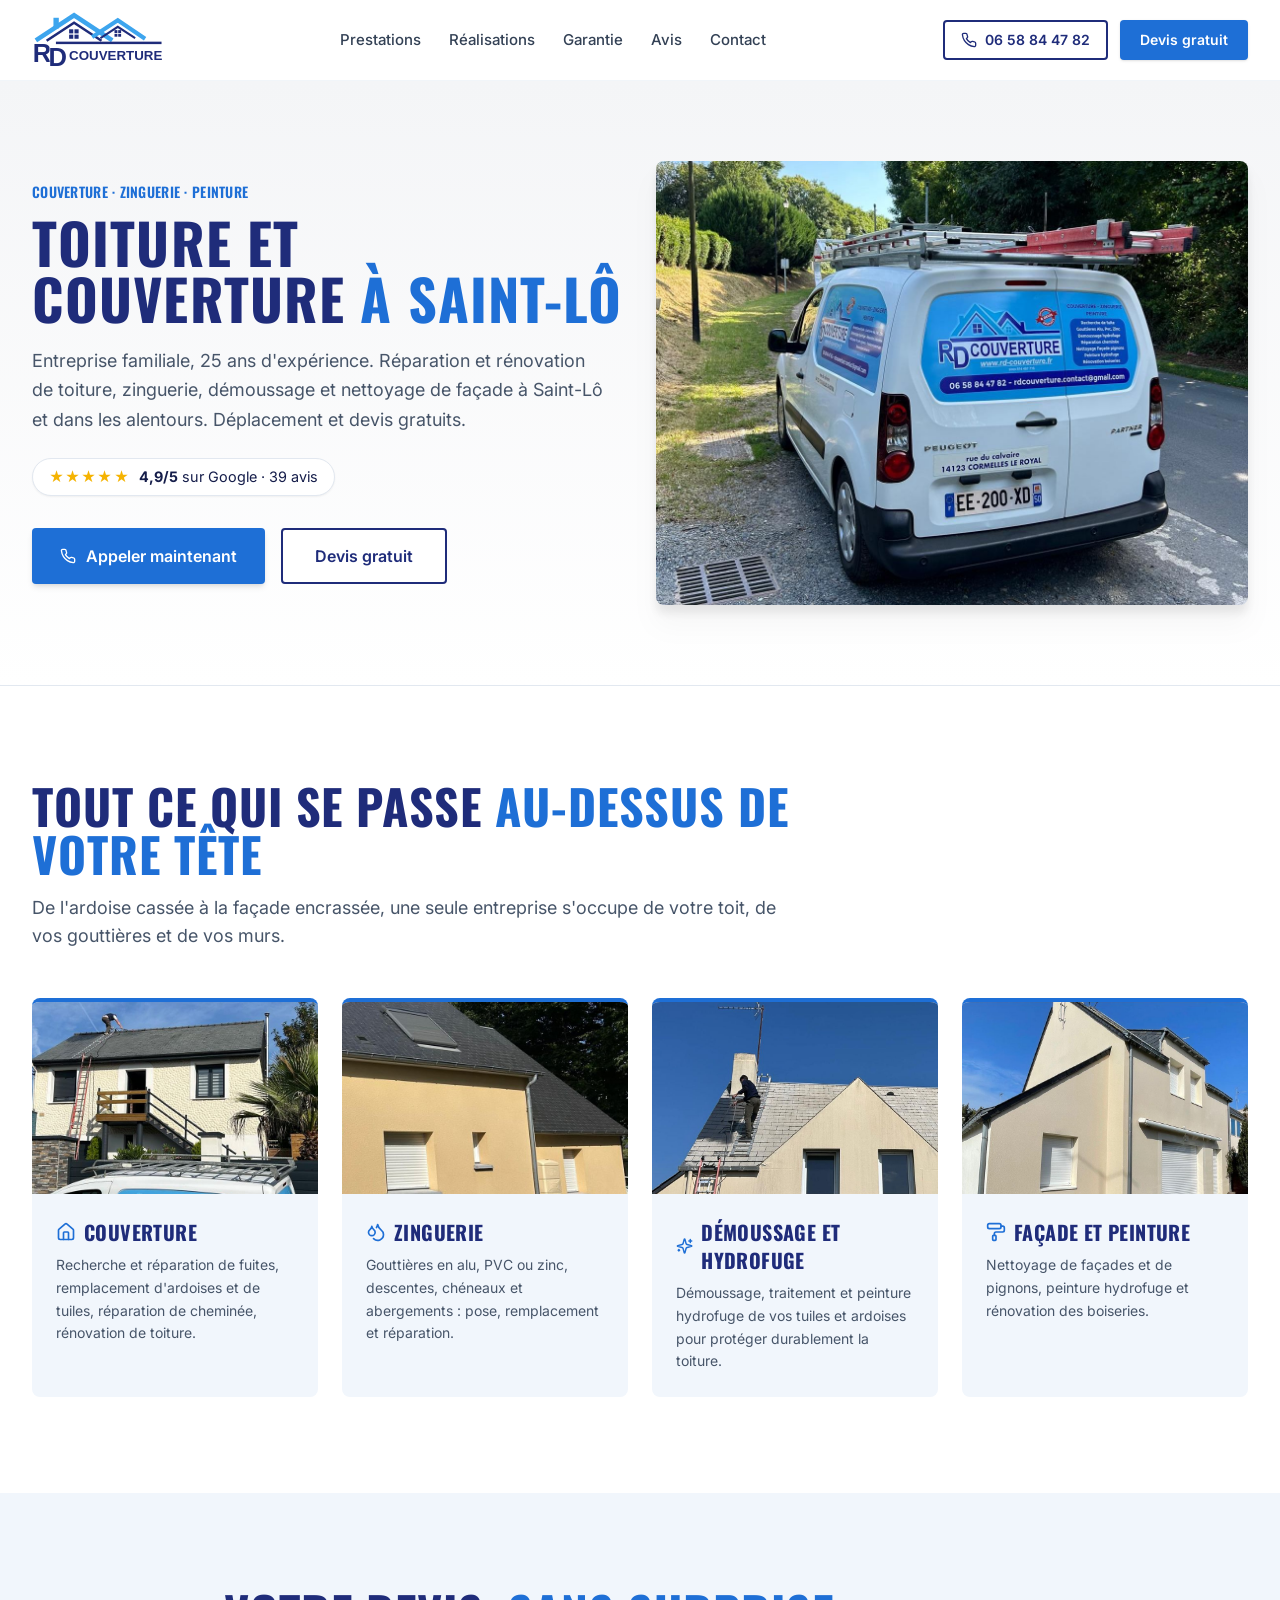
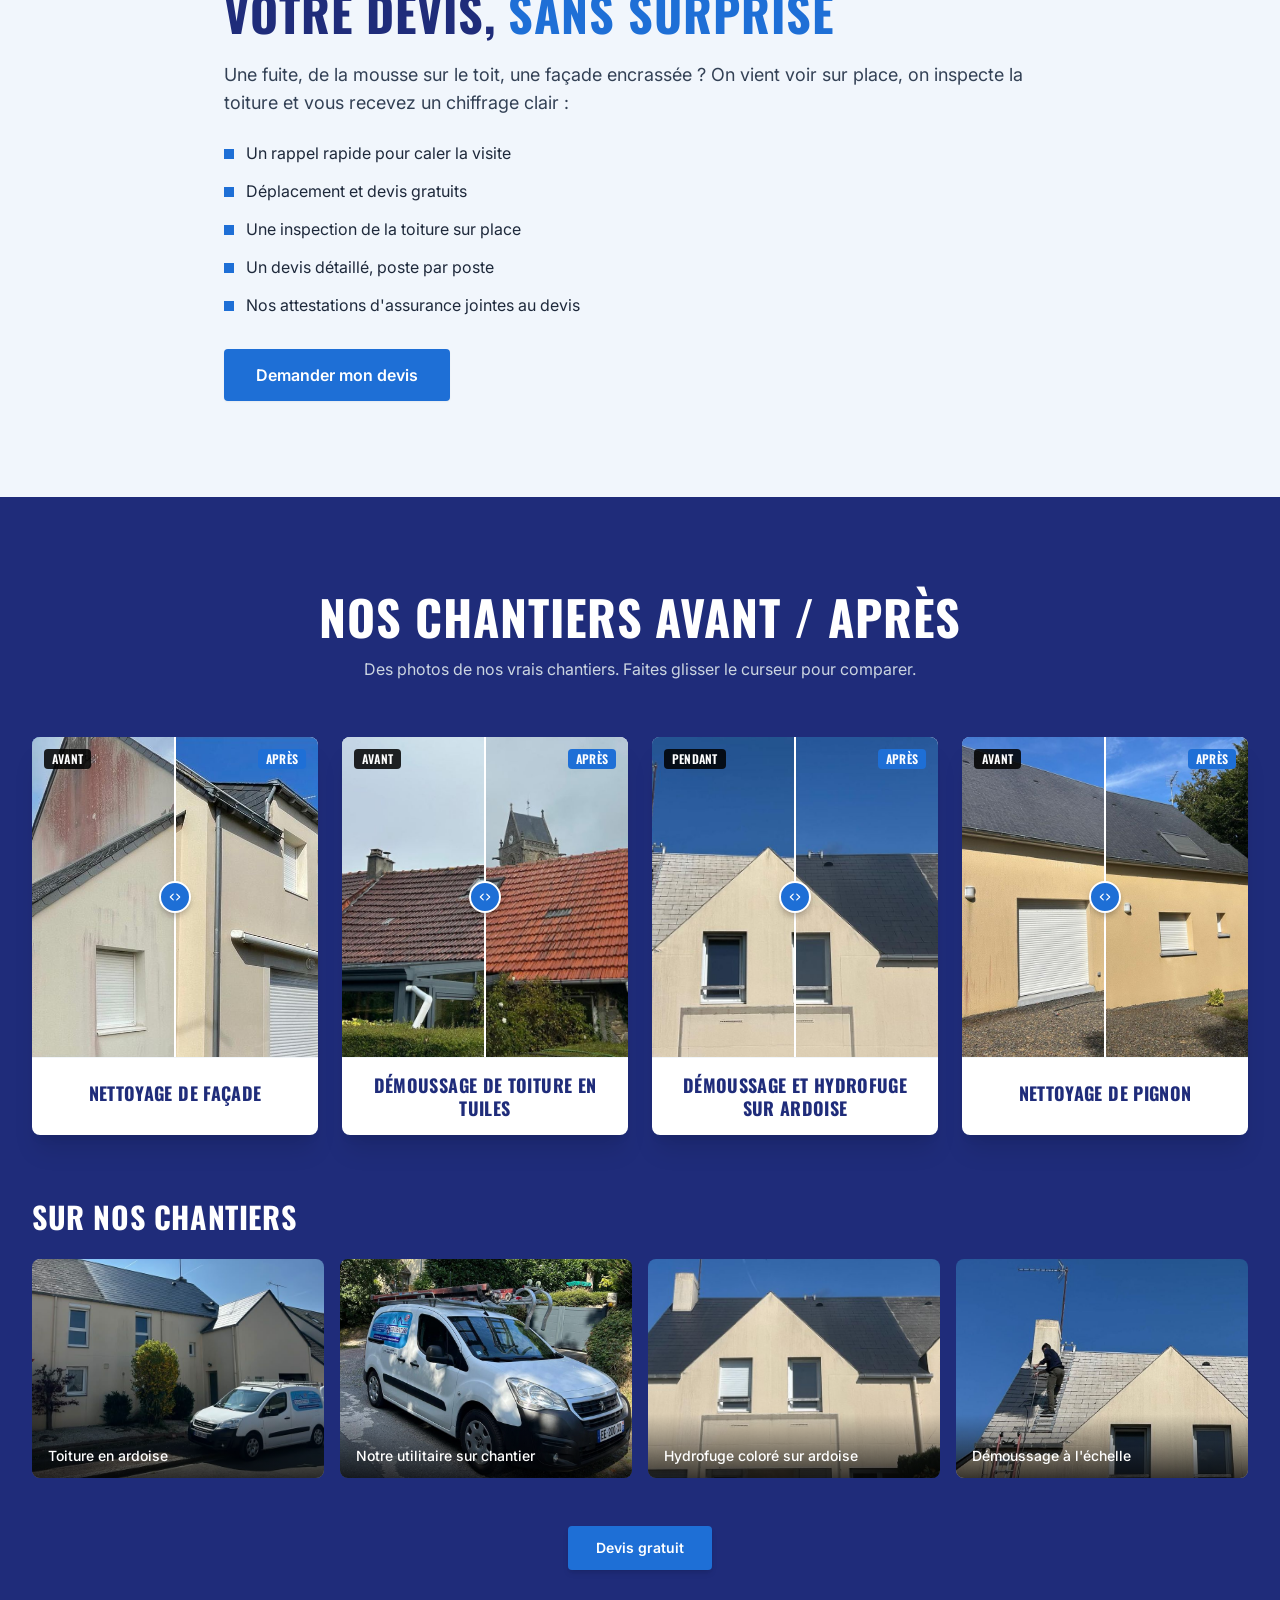
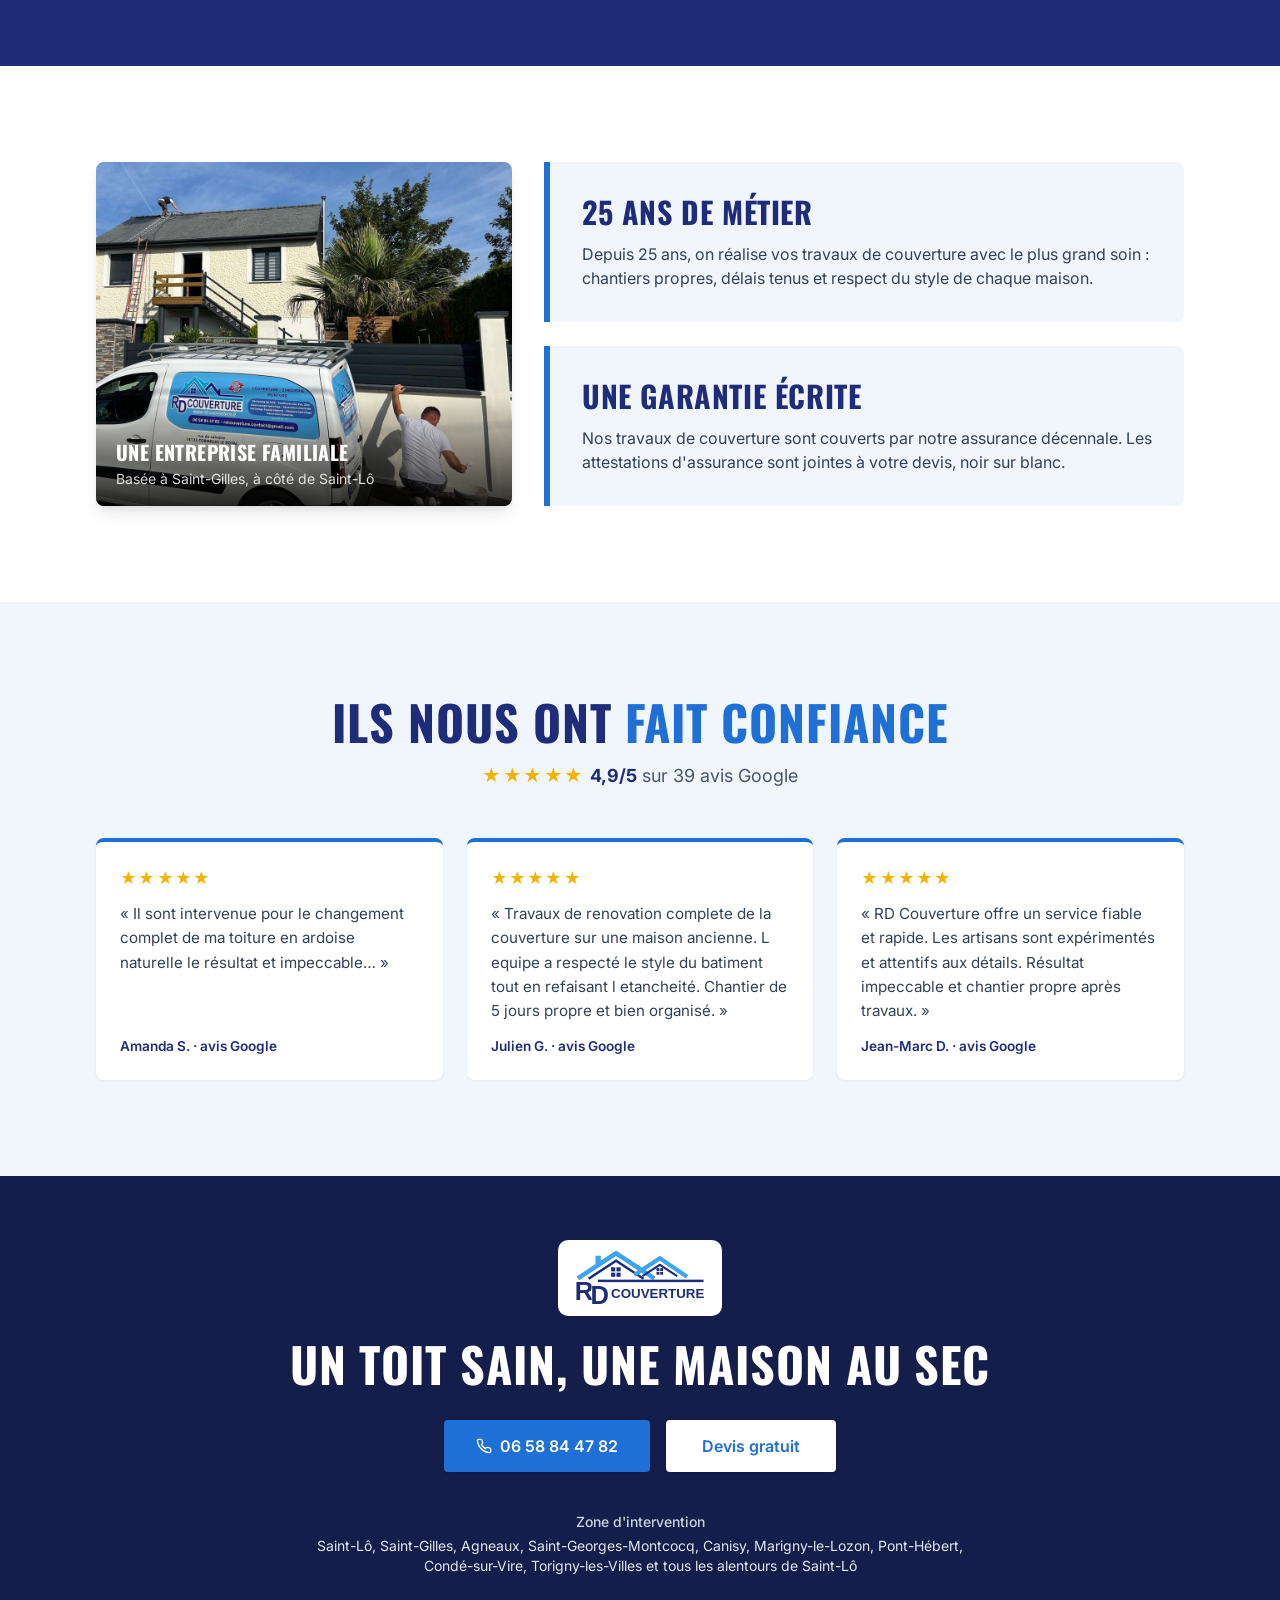
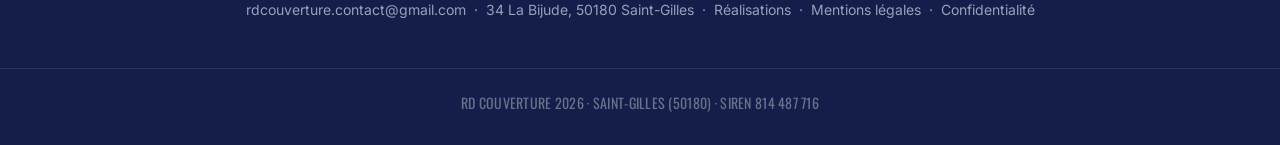
==== commit d8dbfe4e: "Photos du client, logo RD Couverture, couleurs et prestations du véhicule Co-Authored-By: Claude Opu" ====
--- a/site-web/index.html
+++ b/site-web/index.html
@@ -3,9 +3,10 @@
 <head>
 <meta charset="utf-8"/>
 <meta content="width=device-width, initial-scale=1.0" name="viewport"/>
-<title>RD Couverture - Couvreur à Saint-Lô | Toiture, Ardoise, Zinguerie</title>
-<meta name="description" content="RD Couverture, entreprise familiale de couverture à Saint-Lô et dans la Manche depuis 25 ans : rénovation de toiture en ardoise et tuiles, réparation de fuites, zinguerie et gouttières. Devis gratuit."/>
+<title>RD Couverture - Couvreur à Saint-Lô | Toiture, Zinguerie, Démoussage, Façade</title>
+<meta name="description" content="RD Couverture, entreprise familiale à Saint-Lô depuis 25 ans : couverture, recherche de fuite, zinguerie, démoussage et hydrofuge, nettoyage de façade et peinture. Déplacement et devis gratuits."/>
 <link href="css/style.css" rel="stylesheet"/>
+<link href="images/favicon.svg" rel="icon" type="image/svg+xml"/>
 <link href="https://fonts.googleapis.com" rel="preconnect"/>
 <link crossorigin="" href="https://fonts.gstatic.com" rel="preconnect"/>
 <link href="https://fonts.googleapis.com/css2?family=Inter:wght@400;500;600;700&family=Oswald:wght@500;600;700&display=swap" rel="stylesheet"/>
@@ -20,57 +21,51 @@
   .slider-overlay { position: absolute; top: 0; left: 0; bottom: 0; width: 50%; overflow: hidden; }
   .slider-overlay > * { position: absolute; top: 0; left: 0; height: 100%; max-width: none; pointer-events: none; }
   .slider-handle { position: absolute; top: 0; bottom: 0; left: 50%; width: 2px; background: #fff; transform: translateX(-50%); pointer-events: none; }
-  .slider-button { position: absolute; top: 50%; left: 50%; transform: translate(-50%, -50%); width: 32px; height: 32px; border-radius: 9999px; background: #D62828; border: 2px solid #fff; box-shadow: 0 4px 6px -1px rgba(0,0,0,.25); display: flex; align-items: center; justify-content: center; color: #fff; }
+  .slider-button { position: absolute; top: 50%; left: 50%; transform: translate(-50%, -50%); width: 32px; height: 32px; border-radius: 9999px; background: #1E6FD6; border: 2px solid #fff; box-shadow: 0 4px 6px -1px rgba(0,0,0,.25); display: flex; align-items: center; justify-content: center; color: #fff; }
   .ph { display: flex; align-items: center; justify-content: center; flex-direction: column; gap: .5rem; text-align: center; font-size: .85rem; font-weight: 600; }
   .ph-before { background: repeating-linear-gradient(135deg, #5B6470 0 14px, #535C67 14px 28px); color: #E2E8F0; }
   .ph-after { background: repeating-linear-gradient(135deg, #3A4756 0 14px, #34404E 14px 28px); color: #fff; }
 
   /* Fenêtre de devis */
-  .devis-opt { background: #fff; color: #1B232C; font-size: 1rem; padding: 1.15rem .5rem; transition: background-color .15s, color .15s; }
-  .devis-opt:hover { background: #FDECEC; }
-  .devis-opt[aria-pressed="true"] { background: #D62828; color: #fff; font-weight: 600; }
-  .devis-opt:focus-visible, .devis-btn:focus-visible { outline: 3px solid #26313D; outline-offset: -3px; }
-  .devis-input { width: 100%; border: 0; background: #fff; padding: 1.05rem 1.1rem; font-size: 1rem; color: #1B232C; }
+  .devis-opt { background: #fff; color: #151D4A; font-size: 1rem; padding: 1.15rem .5rem; transition: background-color .15s, color .15s; }
+  .devis-opt:hover { background: #E8F1FC; }
+  .devis-opt[aria-pressed="true"] { background: #1E6FD6; color: #fff; font-weight: 600; }
+  .devis-opt:focus-visible, .devis-btn:focus-visible { outline: 3px solid #1F2C7A; outline-offset: -3px; }
+  .devis-input { width: 100%; border: 0; background: #fff; padding: 1.05rem 1.1rem; font-size: 1rem; color: #151D4A; }
   .devis-input::placeholder { color: #6B7280; }
-  .devis-input:focus { outline: none; box-shadow: inset 0 0 0 2px #D62828; }
+  .devis-input:focus { outline: none; box-shadow: inset 0 0 0 2px #1E6FD6; }
   .devis-input[aria-invalid="true"] { box-shadow: inset 0 0 0 2px #DC2626; background: #FEF2F2; }
   #devis-modal.is-open { display: flex; }
   #mobile-menu.is-open { display: block; }
 
   /* Bandeau cookies */
-  .cookie-banner { position: fixed; left: 16px; right: 16px; bottom: 16px; z-index: 90; max-width: 560px; margin: 0 auto; background: #fff; color: #1B232C; border-radius: 8px; box-shadow: 0 10px 30px rgba(0,0,0,.25); padding: 16px 18px; font-size: .9rem; line-height: 1.45; }
+  .cookie-banner { position: fixed; left: 16px; right: 16px; bottom: 16px; z-index: 90; max-width: 560px; margin: 0 auto; background: #fff; color: #151D4A; border-radius: 8px; box-shadow: 0 10px 30px rgba(0,0,0,.25); padding: 16px 18px; font-size: .9rem; line-height: 1.45; }
   .cookie-banner[hidden] { display: none; }
   .cookie-actions { display: flex; gap: 10px; margin-top: 12px; }
-  .cookie-actions button { flex: 1; padding: 10px; font-weight: 600; border-radius: 4px; background: #26313D; color: #fff; }
-  .cookie-actions button:hover { background: #1B232C; }
+  .cookie-actions button { flex: 1; padding: 10px; font-weight: 600; border-radius: 4px; background: #1F2C7A; color: #fff; }
+  .cookie-actions button:hover { background: #151D4A; }
   /* Note Google et avis */
   .stars { color: #F5B301; letter-spacing: .08em; }
-  .rating-badge { display: inline-flex; align-items: center; gap: .6rem; background: #fff; border: 1px solid #E2E8F0; border-radius: 9999px; padding: .45rem 1rem; font-size: .9rem; color: #1B232C; box-shadow: 0 1px 2px rgba(0,0,0,.05); text-decoration: none; }
-  .rating-badge:hover { border-color: #D62828; }
-  .review { background: #fff; border-radius: 8px; border-top: 4px solid #D62828; padding: 1.5rem; margin: 0; display: flex; flex-direction: column; gap: .75rem; box-shadow: 0 1px 3px rgba(0,0,0,.06); }
+  .rating-badge { display: inline-flex; align-items: center; gap: .6rem; background: #fff; border: 1px solid #E2E8F0; border-radius: 9999px; padding: .45rem 1rem; font-size: .9rem; color: #151D4A; box-shadow: 0 1px 2px rgba(0,0,0,.05); text-decoration: none; }
+  .rating-badge:hover { border-color: #1E6FD6; }
+  .review { background: #fff; border-radius: 8px; border-top: 4px solid #1E6FD6; padding: 1.5rem; margin: 0; display: flex; flex-direction: column; gap: .75rem; box-shadow: 0 1px 3px rgba(0,0,0,.06); }
   .review p { color: #334155; font-size: .95rem; line-height: 1.6; margin: 0; flex: 1; }
-  .review footer { font-size: .85rem; font-weight: 600; color: #26313D; }
+  .review footer { font-size: .85rem; font-weight: 600; color: #1F2C7A; }
   .aspect-\[4\/3\] { aspect-ratio: 4 / 3; }
+  .selection\:bg-brand-red ::selection, .selection\:bg-brand-red::selection { background: #1E6FD6; color: #fff; }
+  .hover\:text-brand-light:hover { color: #F1F6FC; }
+  .logo-img { height: 56px; width: auto; }
+  .logo-card { background: #fff; border-radius: 10px; padding: 10px 16px; display: inline-block; }
   @media (min-width: 768px) { .md\:grid-cols-3 { grid-template-columns: repeat(3, minmax(0, 1fr)); } }
 </style>
 </head>
-<body class="bg-white text-slate-800 antialiased selection:bg-red-600 selection:text-white">
+<body class="bg-white text-slate-800 antialiased selection:bg-brand-red selection:text-white">
 
 <!-- ================= EN-TÊTE ================= -->
 <header class="w-full bg-white border-b border-slate-100 sticky top-0 z-50">
   <div class="max-w-7xl mx-auto px-4 sm:px-6 lg:px-8 h-20 flex items-center justify-between gap-4">
-    <!-- Logo provisoire (à remplacer par le logo de RD Couverture) -->
-    <a aria-label="RD Couverture, accueil" class="flex items-center gap-3 shrink-0" href="#">
-      <svg class="w-11 h-11" viewBox="0 0 48 48" fill="none" aria-hidden="true">
-        <rect width="48" height="48" rx="6" fill="#26313D"/>
-        <path d="M7 26 L24 11 L41 26" stroke="#D62828" stroke-width="5" stroke-linecap="round" stroke-linejoin="round"/>
-        <path d="M13 25 V37 H35 V25" stroke="#fff" stroke-width="3.5" stroke-linejoin="round"/>
-        <rect x="31" y="12" width="5" height="9" fill="#fff"/>
-      </svg>
-      <span class="flex flex-col leading-none">
-        <span class="font-condensed text-2xl font-bold text-brand-slate tracking-tight">RD</span>
-        <span class="font-condensed text-xs font-bold text-brand-red tracking-[0.3em] mt-0.5">Couverture</span>
-      </span>
+    <a aria-label="RD Couverture, accueil" class="flex items-center shrink-0" href="#">
+      <img alt="RD Couverture" class="logo-img" height="56" width="132" src="images/logo-rd-couverture.svg"/>
     </a>
 
     <nav class="hidden lg:flex items-center gap-7 text-[15px] font-medium text-slate-700">
@@ -108,12 +103,12 @@
 <section class="relative bg-gradient-to-b from-brand-light to-white py-14 md:py-20 overflow-hidden border-b border-slate-200">
   <div class="max-w-7xl mx-auto px-4 sm:px-6 lg:px-8 grid grid-cols-1 lg:grid-cols-12 gap-10 lg:gap-8 items-center">
     <div class="lg:col-span-6">
-      <p class="font-condensed text-sm font-semibold tracking-[0.2em] text-brand-red mb-3">Couvreur · Zingueur · Saint-Lô</p>
+      <p class="font-condensed text-sm font-semibold tracking-[0.2em] text-brand-red mb-3">Couverture · Zinguerie · Peinture</p>
       <h1 class="font-condensed text-4xl sm:text-5xl lg:text-[3.5rem] font-bold tracking-tight text-brand-slate leading-[1.08] mb-5">
         Toiture et couverture <span class="text-brand-red">à Saint-Lô</span>
       </h1>
       <p class="text-lg text-slate-600 leading-relaxed mb-6 max-w-xl">
-        Entreprise familiale, 25 ans d'expérience. Rénovation de toiture en ardoise et en tuiles, réparation de fuites, zinguerie et gouttières à Saint-Lô et dans les alentours.
+        Entreprise familiale, 25 ans d'expérience. Réparation et rénovation de toiture, zinguerie, démoussage et nettoyage de façade à Saint-Lô et dans les alentours. Déplacement et devis gratuits.
       </p>
       <a class="rating-badge mb-8" href="#avis">
         <span class="stars" aria-hidden="true">★★★★★</span>
@@ -127,9 +122,8 @@
       </div>
     </div>
     <div class="lg:col-span-6 flex justify-center lg:justify-end">
-      <!-- VISUEL PRINCIPAL : remplacer ce bloc par <img src="images/hero.jpg" alt="..." class="w-full h-auto rounded-lg"/> (camion, équipe ou beau chantier) -->
       <figure class="relative w-full max-w-[680px] drop-shadow-xl">
-        <div class="ph ph-after w-full aspect-[4/3] rounded-lg"><i class="w-8 h-8" data-lucide="image"></i>Photo principale (camion, équipe ou chantier)</div>
+        <img alt="Utilitaire RD Couverture, couverture, zinguerie et peinture" class="w-full h-auto rounded-lg" height="900" width="1200" src="images/camion-rd.jpg"/>
       </figure>
     </div>
   </div>
@@ -140,36 +134,35 @@
   <div class="max-w-7xl mx-auto px-4 sm:px-6 lg:px-8">
     <div class="max-w-3xl mb-12">
       <h2 class="font-condensed text-3xl sm:text-4xl md:text-5xl font-bold text-brand-slate mb-4">Tout ce qui se passe <span class="text-brand-red">au-dessus de votre tête</span></h2>
-      <p class="text-slate-600 text-base sm:text-lg leading-relaxed">De l'ardoise cassée à la réfection complète, une seule entreprise s'occupe de votre toit et de vos gouttières, en respectant le style de votre maison.</p>
-    </div>
-    <!-- Photos : remplacer chaque bloc "ph" par <img class="w-full h-48 object-cover" loading="lazy" src="images/..." alt="..."/> -->
+      <p class="text-slate-600 text-base sm:text-lg leading-relaxed">De l'ardoise cassée à la façade encrassée, une seule entreprise s'occupe de votre toit, de vos gouttières et de vos murs.</p>
+    </div>
     <div class="grid grid-cols-1 sm:grid-cols-2 lg:grid-cols-4 gap-6">
       <article class="bg-brand-light rounded-lg overflow-hidden border-t-4 border-brand-red flex flex-col">
-        <div class="ph ph-after w-full h-48"><i class="w-6 h-6" data-lucide="image"></i>Photo à venir</div>
+        <img alt="Couvreur RD Couverture sur une toiture en ardoise" class="w-full h-48 object-cover" loading="lazy" src="images/couverture.jpg"/>
         <div class="p-6">
-          <h3 class="font-condensed text-xl font-bold text-brand-slate mb-2 flex items-center gap-2"><i class="w-5 h-5 text-brand-red" data-lucide="house"></i>Rénovation de toiture</h3>
-          <p class="text-slate-600 text-sm leading-relaxed">Réfection complète de couverture, y compris sur les maisons anciennes, avec reprise de l'étanchéité.</p>
+          <h3 class="font-condensed text-xl font-bold text-brand-slate mb-2 flex items-center gap-2"><i class="w-5 h-5 text-brand-red" data-lucide="house"></i>Couverture</h3>
+          <p class="text-slate-600 text-sm leading-relaxed">Recherche et réparation de fuites, remplacement d'ardoises et de tuiles, réparation de cheminée, rénovation de toiture.</p>
         </div>
       </article>
       <article class="bg-brand-light rounded-lg overflow-hidden border-t-4 border-brand-red flex flex-col">
-        <div class="ph ph-after w-full h-48"><i class="w-6 h-6" data-lucide="image"></i>Photo à venir</div>
+        <img alt="Gouttière et descente en alu sur une maison" class="w-full h-48 object-cover" loading="lazy" src="images/zinguerie.jpg"/>
         <div class="p-6">
-          <h3 class="font-condensed text-xl font-bold text-brand-slate mb-2 flex items-center gap-2"><i class="w-5 h-5 text-brand-red" data-lucide="layers"></i>Ardoise et tuiles</h3>
-          <p class="text-slate-600 text-sm leading-relaxed">Pose et remplacement d'ardoises naturelles et de tuiles, couverture neuve ou en rénovation.</p>
+          <h3 class="font-condensed text-xl font-bold text-brand-slate mb-2 flex items-center gap-2"><i class="w-5 h-5 text-brand-red" data-lucide="droplets"></i>Zinguerie</h3>
+          <p class="text-slate-600 text-sm leading-relaxed">Gouttières en alu, PVC ou zinc, descentes, chéneaux et abergements : pose, remplacement et réparation.</p>
         </div>
       </article>
       <article class="bg-brand-light rounded-lg overflow-hidden border-t-4 border-brand-red flex flex-col">
-        <div class="ph ph-after w-full h-48"><i class="w-6 h-6" data-lucide="image"></i>Photo à venir</div>
+        <img alt="Démoussage d'une toiture en ardoise" class="w-full h-48 object-cover" loading="lazy" src="images/demoussage.jpg"/>
         <div class="p-6">
-          <h3 class="font-condensed text-xl font-bold text-brand-slate mb-2 flex items-center gap-2"><i class="w-5 h-5 text-brand-red" data-lucide="droplets"></i>Zinguerie et gouttières</h3>
-          <p class="text-slate-600 text-sm leading-relaxed">Gouttières en aluminium ou en zinc, descentes, chéneaux et abergements : pose, fixation et remplacement.</p>
+          <h3 class="font-condensed text-xl font-bold text-brand-slate mb-2 flex items-center gap-2"><i class="w-5 h-5 text-brand-red" data-lucide="sparkles"></i>Démoussage et hydrofuge</h3>
+          <p class="text-slate-600 text-sm leading-relaxed">Démoussage, traitement et peinture hydrofuge de vos tuiles et ardoises pour protéger durablement la toiture.</p>
         </div>
       </article>
       <article class="bg-brand-light rounded-lg overflow-hidden border-t-4 border-brand-red flex flex-col">
-        <div class="ph ph-after w-full h-48"><i class="w-6 h-6" data-lucide="image"></i>Photo à venir</div>
+        <img alt="Façade propre après nettoyage" class="w-full h-48 object-cover" loading="lazy" src="images/facade-apres.jpg"/>
         <div class="p-6">
-          <h3 class="font-condensed text-xl font-bold text-brand-slate mb-2 flex items-center gap-2"><i class="w-5 h-5 text-brand-red" data-lucide="wrench"></i>Réparation et fuites</h3>
-          <p class="text-slate-600 text-sm leading-relaxed">Recherche de fuite, tuiles ou ardoises déplacées, faîtage abîmé : on intervient rapidement pour remettre votre toit au sec.</p>
+          <h3 class="font-condensed text-xl font-bold text-brand-slate mb-2 flex items-center gap-2"><i class="w-5 h-5 text-brand-red" data-lucide="paint-roller"></i>Façade et peinture</h3>
+          <p class="text-slate-600 text-sm leading-relaxed">Nettoyage de façades et de pignons, peinture hydrofuge et rénovation des boiseries.</p>
         </div>
       </article>
     </div>
@@ -180,9 +173,10 @@
 <section class="py-16 md:py-24 bg-brand-light" id="devis">
   <div class="max-w-4xl mx-auto px-4 sm:px-6 lg:px-8">
     <h2 class="font-condensed text-3xl sm:text-4xl md:text-5xl font-bold text-brand-slate mb-6">Votre devis, <span class="text-brand-red">sans surprise</span></h2>
-    <p class="text-base sm:text-lg text-slate-700 leading-relaxed mb-6">Une fuite, des ardoises qui glissent, une toiture à refaire ? On vient voir sur place, on inspecte la toiture et vous recevez un chiffrage clair :</p>
+    <p class="text-base sm:text-lg text-slate-700 leading-relaxed mb-6">Une fuite, de la mousse sur le toit, une façade encrassée ? On vient voir sur place, on inspecte la toiture et vous recevez un chiffrage clair :</p>
     <ul class="space-y-3.5 mb-8 text-base text-slate-800">
       <li class="flex items-start gap-3"><span class="w-2.5 h-2.5 bg-brand-red mt-2 shrink-0"></span><span>Un rappel rapide pour caler la visite</span></li>
+      <li class="flex items-start gap-3"><span class="w-2.5 h-2.5 bg-brand-red mt-2 shrink-0"></span><span>Déplacement et devis gratuits</span></li>
       <li class="flex items-start gap-3"><span class="w-2.5 h-2.5 bg-brand-red mt-2 shrink-0"></span><span>Une inspection de la toiture sur place</span></li>
       <li class="flex items-start gap-3"><span class="w-2.5 h-2.5 bg-brand-red mt-2 shrink-0"></span><span>Un devis détaillé, poste par poste</span></li>
       <li class="flex items-start gap-3"><span class="w-2.5 h-2.5 bg-brand-red mt-2 shrink-0"></span><span>Nos attestations d'assurance jointes au devis</span></li>
@@ -192,9 +186,6 @@
 </section>
 
 <!-- ================= RÉALISATIONS (AVANT / APRÈS) ================= -->
-<!-- Pour mettre les vraies photos : dans chaque curseur, remplacer le bloc "ph-after" par
-     <img class="slider-img" loading="lazy" src="images/xxx-apres.jpg" alt="..."/>
-     et le bloc "ph-before" (dans slider-overlay) par <img class="slider-img" loading="lazy" src="images/xxx-avant.jpg" alt="..."/> -->
 <section class="bg-brand-slate py-16 md:py-24 text-white" id="realisations">
   <div class="max-w-7xl mx-auto px-4 sm:px-6 lg:px-8">
     <div class="text-center max-w-3xl mx-auto mb-14">
@@ -206,69 +197,69 @@
         <div class="relative h-72 sm:h-80 w-full slider-container cursor-ew-resize">
           <span class="absolute top-3 left-3 z-20 bg-black/85 text-white font-condensed text-xs tracking-wider px-2 py-0.5 rounded font-semibold">Avant</span>
           <span class="absolute top-3 right-3 z-20 bg-brand-red text-white font-condensed text-xs tracking-wider px-2 py-0.5 rounded font-semibold">Après</span>
-          <div class="slider-img ph ph-after"></div>
-          <div class="slider-overlay"><div class="slider-img ph ph-before"></div></div>
+          <img alt="Façade propre après nettoyage" class="slider-img" loading="lazy" src="images/facade-apres.jpg"/>
+          <div class="slider-overlay"><img alt="Façade tachée avant nettoyage" class="slider-img" loading="lazy" src="images/facade-avant.jpg"/></div>
           <div class="slider-handle"><div class="slider-button"><i class="w-3.5 h-3.5" data-lucide="chevrons-left-right"></i></div></div>
         </div>
         <div class="p-4 text-center border-t border-slate-100 min-h-[72px] flex items-center justify-center">
-          <h3 class="font-condensed font-bold text-brand-slate text-lg leading-tight">Toiture en ardoise naturelle</h3>
+          <h3 class="font-condensed font-bold text-brand-slate text-lg leading-tight">Nettoyage de façade</h3>
         </div>
       </div>
       <div class="bg-white rounded-lg overflow-hidden shadow-xl flex flex-col">
         <div class="relative h-72 sm:h-80 w-full slider-container cursor-ew-resize">
           <span class="absolute top-3 left-3 z-20 bg-black/85 text-white font-condensed text-xs tracking-wider px-2 py-0.5 rounded font-semibold">Avant</span>
           <span class="absolute top-3 right-3 z-20 bg-brand-red text-white font-condensed text-xs tracking-wider px-2 py-0.5 rounded font-semibold">Après</span>
-          <div class="slider-img ph ph-after"></div>
-          <div class="slider-overlay"><div class="slider-img ph ph-before"></div></div>
+          <img alt="Toiture en tuiles propre après démoussage" class="slider-img" loading="lazy" src="images/tuiles-apres.jpg"/>
+          <div class="slider-overlay"><img alt="Toiture en tuiles noircie avant démoussage" class="slider-img" loading="lazy" src="images/tuiles-avant.jpg"/></div>
           <div class="slider-handle"><div class="slider-button"><i class="w-3.5 h-3.5" data-lucide="chevrons-left-right"></i></div></div>
         </div>
         <div class="p-4 text-center border-t border-slate-100 min-h-[72px] flex items-center justify-center">
-          <h3 class="font-condensed font-bold text-brand-slate text-lg leading-tight">Rénovation d'une maison ancienne</h3>
+          <h3 class="font-condensed font-bold text-brand-slate text-lg leading-tight">Démoussage de toiture en tuiles</h3>
+        </div>
+      </div>
+      <div class="bg-white rounded-lg overflow-hidden shadow-xl flex flex-col">
+        <div class="relative h-72 sm:h-80 w-full slider-container cursor-ew-resize">
+          <span class="absolute top-3 left-3 z-20 bg-black/85 text-white font-condensed text-xs tracking-wider px-2 py-0.5 rounded font-semibold">Pendant</span>
+          <span class="absolute top-3 right-3 z-20 bg-brand-red text-white font-condensed text-xs tracking-wider px-2 py-0.5 rounded font-semibold">Après</span>
+          <img alt="Ardoises traitées avec un hydrofuge coloré" class="slider-img" loading="lazy" src="images/ardoise-apres.jpg"/>
+          <div class="slider-overlay"><img alt="Démoussage d'une toiture en ardoise" class="slider-img" loading="lazy" src="images/ardoise-pendant.jpg"/></div>
+          <div class="slider-handle"><div class="slider-button"><i class="w-3.5 h-3.5" data-lucide="chevrons-left-right"></i></div></div>
+        </div>
+        <div class="p-4 text-center border-t border-slate-100 min-h-[72px] flex items-center justify-center">
+          <h3 class="font-condensed font-bold text-brand-slate text-lg leading-tight">Démoussage et hydrofuge sur ardoise</h3>
         </div>
       </div>
       <div class="bg-white rounded-lg overflow-hidden shadow-xl flex flex-col">
         <div class="relative h-72 sm:h-80 w-full slider-container cursor-ew-resize">
           <span class="absolute top-3 left-3 z-20 bg-black/85 text-white font-condensed text-xs tracking-wider px-2 py-0.5 rounded font-semibold">Avant</span>
           <span class="absolute top-3 right-3 z-20 bg-brand-red text-white font-condensed text-xs tracking-wider px-2 py-0.5 rounded font-semibold">Après</span>
-          <div class="slider-img ph ph-after"></div>
-          <div class="slider-overlay"><div class="slider-img ph ph-before"></div></div>
+          <img alt="Pignon jaune propre après nettoyage" class="slider-img" loading="lazy" src="images/pignon-apres.jpg"/>
+          <div class="slider-overlay"><img alt="Pignon jaune taché avant nettoyage" class="slider-img" loading="lazy" src="images/pignon-avant.jpg"/></div>
           <div class="slider-handle"><div class="slider-button"><i class="w-3.5 h-3.5" data-lucide="chevrons-left-right"></i></div></div>
         </div>
         <div class="p-4 text-center border-t border-slate-100 min-h-[72px] flex items-center justify-center">
-          <h3 class="font-condensed font-bold text-brand-slate text-lg leading-tight">Pose de gouttières</h3>
-        </div>
-      </div>
-      <div class="bg-white rounded-lg overflow-hidden shadow-xl flex flex-col">
-        <div class="relative h-72 sm:h-80 w-full slider-container cursor-ew-resize">
-          <span class="absolute top-3 left-3 z-20 bg-black/85 text-white font-condensed text-xs tracking-wider px-2 py-0.5 rounded font-semibold">Avant</span>
-          <span class="absolute top-3 right-3 z-20 bg-brand-red text-white font-condensed text-xs tracking-wider px-2 py-0.5 rounded font-semibold">Après</span>
-          <div class="slider-img ph ph-after"></div>
-          <div class="slider-overlay"><div class="slider-img ph ph-before"></div></div>
-          <div class="slider-handle"><div class="slider-button"><i class="w-3.5 h-3.5" data-lucide="chevrons-left-right"></i></div></div>
-        </div>
-        <div class="p-4 text-center border-t border-slate-100 min-h-[72px] flex items-center justify-center">
-          <h3 class="font-condensed font-bold text-brand-slate text-lg leading-tight">Réparation de toiture</h3>
+          <h3 class="font-condensed font-bold text-brand-slate text-lg leading-tight">Nettoyage de pignon</h3>
         </div>
       </div>
     </div>
 
     <h3 class="font-condensed text-2xl sm:text-3xl font-bold mb-6">Sur nos chantiers</h3>
     <div class="grid grid-cols-2 lg:grid-cols-4 gap-4 mb-12">
-      <figure class="relative overflow-hidden rounded-lg">
-        <div class="ph ph-after w-full aspect-[4/3]"><i class="w-6 h-6" data-lucide="image"></i></div>
-        <figcaption class="absolute inset-x-0 bottom-0 bg-gradient-to-t from-black/75 to-transparent text-white text-sm font-medium px-4 pt-8 pb-3">Couverture en ardoise</figcaption>
+      <figure class="relative overflow-hidden rounded-lg group ">
+        <img alt="Toiture en ardoise" class="w-full h-full object-cover aspect-[4/3] transition-transform duration-500 group-hover:scale-105" loading="lazy" src="images/toiture-ardoise.jpg"/>
+        <figcaption class="absolute inset-x-0 bottom-0 bg-gradient-to-t from-black/75 to-transparent text-white text-sm font-medium px-4 pt-8 pb-3">Toiture en ardoise</figcaption>
       </figure>
-      <figure class="relative overflow-hidden rounded-lg">
-        <div class="ph ph-after w-full aspect-[4/3]"><i class="w-6 h-6" data-lucide="image"></i></div>
-        <figcaption class="absolute inset-x-0 bottom-0 bg-gradient-to-t from-black/75 to-transparent text-white text-sm font-medium px-4 pt-8 pb-3">Pose de tuiles</figcaption>
+      <figure class="relative overflow-hidden rounded-lg group ">
+        <img alt="Notre utilitaire sur chantier" class="w-full h-full object-cover aspect-[4/3] transition-transform duration-500 group-hover:scale-105" loading="lazy" src="images/camion-chantier.jpg"/>
+        <figcaption class="absolute inset-x-0 bottom-0 bg-gradient-to-t from-black/75 to-transparent text-white text-sm font-medium px-4 pt-8 pb-3">Notre utilitaire sur chantier</figcaption>
       </figure>
-      <figure class="relative overflow-hidden rounded-lg">
-        <div class="ph ph-after w-full aspect-[4/3]"><i class="w-6 h-6" data-lucide="image"></i></div>
-        <figcaption class="absolute inset-x-0 bottom-0 bg-gradient-to-t from-black/75 to-transparent text-white text-sm font-medium px-4 pt-8 pb-3">Zinguerie</figcaption>
+      <figure class="relative overflow-hidden rounded-lg group ">
+        <img alt="Hydrofuge coloré sur ardoise" class="w-full h-full object-cover aspect-[4/3] transition-transform duration-500 group-hover:scale-105" loading="lazy" src="images/hydrofuge-ardoise.jpg"/>
+        <figcaption class="absolute inset-x-0 bottom-0 bg-gradient-to-t from-black/75 to-transparent text-white text-sm font-medium px-4 pt-8 pb-3">Hydrofuge coloré sur ardoise</figcaption>
       </figure>
-      <figure class="relative overflow-hidden rounded-lg">
-        <div class="ph ph-after w-full aspect-[4/3]"><i class="w-6 h-6" data-lucide="image"></i></div>
-        <figcaption class="absolute inset-x-0 bottom-0 bg-gradient-to-t from-black/75 to-transparent text-white text-sm font-medium px-4 pt-8 pb-3">Chantier en cours</figcaption>
+      <figure class="relative overflow-hidden rounded-lg group ">
+        <img alt="Démoussage à l'échelle" class="w-full h-full object-cover aspect-[4/3] transition-transform duration-500 group-hover:scale-105" loading="lazy" src="images/demoussage.jpg"/>
+        <figcaption class="absolute inset-x-0 bottom-0 bg-gradient-to-t from-black/75 to-transparent text-white text-sm font-medium px-4 pt-8 pb-3">Démoussage à l'échelle</figcaption>
       </figure>
     </div>
     <div class="flex justify-center">
@@ -281,8 +272,7 @@
 <section class="py-16 md:py-24 bg-white" id="garantie">
   <div class="max-w-6xl mx-auto px-4 sm:px-6 lg:px-8 grid grid-cols-1 md:grid-cols-5 gap-8 items-stretch">
     <figure class="md:col-span-2 relative rounded-lg overflow-hidden shadow-lg min-h-[340px]">
-      <!-- Remplacer ce bloc par <img class="absolute inset-0 w-full h-full object-cover" loading="lazy" src="images/equipe.jpg" alt="L'équipe RD Couverture"/> -->
-      <div class="ph ph-after absolute inset-0 w-full h-full"><i class="w-8 h-8" data-lucide="users"></i>Photo de l'équipe</div>
+      <img alt="L'équipe RD Couverture sur un chantier de toiture et de peinture" class="absolute inset-0 w-full h-full object-cover" loading="lazy" src="images/equipe.jpg"/>
       <figcaption class="absolute inset-x-0 bottom-0 bg-gradient-to-t from-black/80 to-transparent text-white px-5 pt-10 pb-4">
         <span class="font-condensed text-xl font-bold block">Une entreprise familiale</span>
         <span class="text-sm text-white/85">Basée à Saint-Gilles, à côté de Saint-Lô</span>
@@ -331,17 +321,8 @@
 <!-- ================= PIED DE PAGE ================= -->
 <footer class="bg-brand-slateDark text-white pt-16 pb-8" id="contact">
   <div class="max-w-5xl mx-auto px-4 sm:px-6 lg:px-8 flex flex-col items-center text-center">
-    <div class="flex items-center gap-3 mb-6">
-      <svg class="w-12 h-12" viewBox="0 0 48 48" fill="none" aria-hidden="true">
-        <rect width="48" height="48" rx="6" fill="#fff"/>
-        <path d="M7 26 L24 11 L41 26" stroke="#D62828" stroke-width="5" stroke-linecap="round" stroke-linejoin="round"/>
-        <path d="M13 25 V37 H35 V25" stroke="#26313D" stroke-width="3.5" stroke-linejoin="round"/>
-        <rect x="31" y="12" width="5" height="9" fill="#26313D"/>
-      </svg>
-      <span class="flex flex-col leading-none text-left">
-        <span class="font-condensed text-2xl font-bold">RD</span>
-        <span class="font-condensed text-xs font-bold text-red-400 tracking-[0.3em] mt-0.5">Couverture</span>
-      </span>
+    <div class="logo-card mb-6">
+      <img alt="RD Couverture" class="logo-img" height="56" width="132" src="images/logo-rd-couverture.svg"/>
     </div>
     <h2 class="font-condensed text-3xl sm:text-4xl md:text-5xl font-bold mb-8">Un toit sain, une maison au sec</h2>
     <div class="flex flex-wrap items-center justify-center gap-4 mb-10 w-full sm:w-auto">
@@ -353,7 +334,8 @@
     <p class="text-slate-300 text-sm font-medium mb-1" id="zones">Zone d'intervention</p>
     <p class="text-slate-200 text-sm mb-6 max-w-2xl">Saint-Lô, Saint-Gilles, Agneaux, Saint-Georges-Montcocq, Canisy, Marigny-le-Lozon, Pont-Hébert, Condé-sur-Vire, Torigny-les-Villes et tous les alentours de Saint-Lô</p>
     <div class="text-slate-400 text-xs sm:text-sm flex flex-wrap items-center justify-center gap-2 mb-12">
-      <span>34 La Bijude, 50180 Saint-Gilles</span>
+      <a class="hover:underline" href="mailto:rdcouverture.contact@gmail.com">rdcouverture.contact@gmail.com</a>
+      <span>·</span><span>34 La Bijude, 50180 Saint-Gilles</span>
       <span>·</span><a class="hover:underline" href="#realisations">Réalisations</a>
       <span>·</span><a class="hover:underline" href="#">Mentions légales</a>
       <span>·</span><a class="hover:underline" href="confidentialite.html">Confidentialité</a>
@@ -361,7 +343,7 @@
     </div>
   </div>
   <div class="border-t border-white/10 pt-6">
-    <p class="text-center font-condensed text-xs sm:text-sm tracking-wider text-slate-500">RD Couverture 2026 · Saint-Gilles (50180)</p>
+    <p class="text-center font-condensed text-xs sm:text-sm tracking-wider text-slate-500">RD Couverture 2026 · Saint-Gilles (50180) · SIREN 814 487 716</p>
   </div>
 </footer>
 
@@ -390,8 +372,10 @@
             <div class="grid grid-cols-2 gap-px bg-slate-300 border border-slate-300">
               <button aria-pressed="false" class="devis-opt" data-group="travaux" data-value="Réparation / fuite" type="button">Réparation / fuite</button>
               <button aria-pressed="false" class="devis-opt" data-group="travaux" data-value="Rénovation de toiture" type="button">Rénovation</button>
-              <button aria-pressed="false" class="devis-opt" data-group="travaux" data-value="Ardoise / tuiles" type="button">Ardoise / tuiles</button>
+              <button aria-pressed="false" class="devis-opt" data-group="travaux" data-value="Démoussage / hydrofuge" type="button">Démoussage</button>
               <button aria-pressed="false" class="devis-opt" data-group="travaux" data-value="Zinguerie / gouttières" type="button">Zinguerie</button>
+              <button aria-pressed="false" class="devis-opt" data-group="travaux" data-value="Façade / peinture" type="button">Façade / peinture</button>
+              <button aria-pressed="false" class="devis-opt" data-group="travaux" data-value="Autre" type="button">Autre</button>
             </div>
           </fieldset>
           <button class="devis-btn w-full py-4 text-lg font-semibold text-white bg-slate-400 cursor-not-allowed transition-colors" disabled id="devis-next" type="button">Suivant</button>
@@ -426,7 +410,7 @@
       </form>
     </div>
     <p class="mt-5 text-center text-sm font-medium leading-relaxed text-white">
-      En envoyant ce formulaire, vous acceptez d'être recontacté par téléphone, par SMS ou par email au sujet de votre projet. Vos données ne sont ni revendues ni transmises à des tiers à des fins commerciales, et vous pouvez demander leur suppression à tout moment. <a class="underline hover:text-red-200" href="confidentialite.html">Politique de confidentialité</a>.
+      En envoyant ce formulaire, vous acceptez d'être recontacté par téléphone, par SMS ou par email au sujet de votre projet. Vos données ne sont ni revendues ni transmises à des tiers à des fins commerciales, et vous pouvez demander leur suppression à tout moment. <a class="underline hover:text-brand-light" href="confidentialite.html">Politique de confidentialité</a>.
     </p>
   </div>
 </div>
--- a/site-web/css/style.css
+++ b/site-web/css/style.css
@@ -0,0 +1 @@
+*,:after,:before{--tw-border-spacing-x:0;--tw-border-spacing-y:0;--tw-translate-x:0;--tw-translate-y:0;--tw-rotate:0;--tw-skew-x:0;--tw-skew-y:0;--tw-scale-x:1;--tw-scale-y:1;--tw-pan-x: ;--tw-pan-y: ;--tw-pinch-zoom: ;--tw-scroll-snap-strictness:proximity;--tw-gradient-from-position: ;--tw-gradient-via-position: ;--tw-gradient-to-position: ;--tw-ordinal: ;--tw-slashed-zero: ;--tw-numeric-figure: ;--tw-numeric-spacing: ;--tw-numeric-fraction: ;--tw-ring-inset: ;--tw-ring-offset-width:0px;--tw-ring-offset-color:#fff;--tw-ring-color:rgba(59,130,246,.5);--tw-ring-offset-shadow:0 0 #0000;--tw-ring-shadow:0 0 #0000;--tw-shadow:0 0 #0000;--tw-shadow-colored:0 0 #0000;--tw-blur: ;--tw-brightness: ;--tw-contrast: ;--tw-grayscale: ;--tw-hue-rotate: ;--tw-invert: ;--tw-saturate: ;--tw-sepia: ;--tw-drop-shadow: ;--tw-backdrop-blur: ;--tw-backdrop-brightness: ;--tw-backdrop-contrast: ;--tw-backdrop-grayscale: ;--tw-backdrop-hue-rotate: ;--tw-backdrop-invert: ;--tw-backdrop-opacity: ;--tw-backdrop-saturate: ;--tw-backdrop-sepia: ;--tw-contain-size: ;--tw-contain-layout: ;--tw-contain-paint: ;--tw-contain-style: }::backdrop{--tw-border-spacing-x:0;--tw-border-spacing-y:0;--tw-translate-x:0;--tw-translate-y:0;--tw-rotate:0;--tw-skew-x:0;--tw-skew-y:0;--tw-scale-x:1;--tw-scale-y:1;--tw-pan-x: ;--tw-pan-y: ;--tw-pinch-zoom: ;--tw-scroll-snap-strictness:proximity;--tw-gradient-from-position: ;--tw-gradient-via-position: ;--tw-gradient-to-position: ;--tw-ordinal: ;--tw-slashed-zero: ;--tw-numeric-figure: ;--tw-numeric-spacing: ;--tw-numeric-fraction: ;--tw-ring-inset: ;--tw-ring-offset-width:0px;--tw-ring-offset-color:#fff;--tw-ring-color:rgba(59,130,246,.5);--tw-ring-offset-shadow:0 0 #0000;--tw-ring-shadow:0 0 #0000;--tw-shadow:0 0 #0000;--tw-shadow-colored:0 0 #0000;--tw-blur: ;--tw-brightness: ;--tw-contrast: ;--tw-grayscale: ;--tw-hue-rotate: ;--tw-invert: ;--tw-saturate: ;--tw-sepia: ;--tw-drop-shadow: ;--tw-backdrop-blur: ;--tw-backdrop-brightness: ;--tw-backdrop-contrast: ;--tw-backdrop-grayscale: ;--tw-backdrop-hue-rotate: ;--tw-backdrop-invert: ;--tw-backdrop-opacity: ;--tw-backdrop-saturate: ;--tw-backdrop-sepia: ;--tw-contain-size: ;--tw-contain-layout: ;--tw-contain-paint: ;--tw-contain-style: }/*! tailwindcss v3.4.17 | MIT License | https://tailwindcss.com*/*,:after,:before{box-sizing:border-box;border:0 solid #e5e7eb}:after,:before{--tw-content:""}:host,html{line-height:1.5;-webkit-text-size-adjust:100%;-moz-tab-size:4;-o-tab-size:4;tab-size:4;font-family:ui-sans-serif,system-ui,sans-serif,Apple Color Emoji,Segoe UI Emoji,Segoe UI Symbol,Noto Color Emoji;font-feature-settings:normal;font-variation-settings:normal;-webkit-tap-highlight-color:transparent}body{margin:0;line-height:inherit}hr{height:0;color:inherit;border-top-width:1px}abbr:where([title]){-webkit-text-decoration:underline dotted;text-decoration:underline dotted}h1,h2,h3,h4,h5,h6{font-size:inherit;font-weight:inherit}a{color:inherit;text-decoration:inherit}b,strong{font-weight:bolder}code,kbd,pre,samp{font-family:ui-monospace,SFMono-Regular,Menlo,Monaco,Consolas,Liberation Mono,Courier New,monospace;font-feature-settings:normal;font-variation-settings:normal;font-size:1em}small{font-size:80%}sub,sup{font-size:75%;line-height:0;position:relative;vertical-align:baseline}sub{bottom:-.25em}sup{top:-.5em}table{text-indent:0;border-color:inherit;border-collapse:collapse}button,input,optgroup,select,textarea{font-family:inherit;font-feature-settings:inherit;font-variation-settings:inherit;font-size:100%;font-weight:inherit;line-height:inherit;letter-spacing:inherit;color:inherit;margin:0;padding:0}button,select{text-transform:none}button,input:where([type=button]),input:where([type=reset]),input:where([type=submit]){-webkit-appearance:button;background-color:transparent;background-image:none}:-moz-focusring{outline:auto}:-moz-ui-invalid{box-shadow:none}progress{vertical-align:baseline}::-webkit-inner-spin-button,::-webkit-outer-spin-button{height:auto}[type=search]{-webkit-appearance:textfield;outline-offset:-2px}::-webkit-search-decoration{-webkit-appearance:none}::-webkit-file-upload-button{-webkit-appearance:button;font:inherit}summary{display:list-item}blockquote,dd,dl,figure,h1,h2,h3,h4,h5,h6,hr,p,pre{margin:0}fieldset{margin:0}fieldset,legend{padding:0}menu,ol,ul{list-style:none;margin:0;padding:0}dialog{padding:0}textarea{resize:vertical}input::-moz-placeholder,textarea::-moz-placeholder{opacity:1;color:#9ca3af}input::placeholder,textarea::placeholder{opacity:1;color:#9ca3af}[role=button],button{cursor:pointer}:disabled{cursor:default}audio,canvas,embed,iframe,img,object,svg,video{display:block;vertical-align:middle}img,video{max-width:100%;height:auto}[hidden]:where(:not([hidden=until-found])){display:none}[multiple],[type=date],[type=datetime-local],[type=email],[type=month],[type=number],[type=password],[type=search],[type=tel],[type=text],[type=time],[type=url],[type=week],input:where(:not([type])),select,textarea{-webkit-appearance:none;-moz-appearance:none;appearance:none;background-color:#fff;border-color:#6b7280;border-width:1px;border-radius:0;padding:.5rem .75rem;font-size:1rem;line-height:1.5rem;--tw-shadow:0 0 #0000}[multiple]:focus,[type=date]:focus,[type=datetime-local]:focus,[type=email]:focus,[type=month]:focus,[type=number]:focus,[type=password]:focus,[type=search]:focus,[type=tel]:focus,[type=text]:focus,[type=time]:focus,[type=url]:focus,[type=week]:focus,input:where(:not([type])):focus,select:focus,textarea:focus{outline:2px solid transparent;outline-offset:2px;--tw-ring-inset:var(--tw-empty,/*!*/ /*!*/);--tw-ring-offset-width:0px;--tw-ring-offset-color:#fff;--tw-ring-color:#2563eb;--tw-ring-offset-shadow:var(--tw-ring-inset) 0 0 0 var(--tw-ring-offset-width) var(--tw-ring-offset-color);--tw-ring-shadow:var(--tw-ring-inset) 0 0 0 calc(1px + var(--tw-ring-offset-width)) var(--tw-ring-color);box-shadow:var(--tw-ring-offset-shadow),var(--tw-ring-shadow),var(--tw-shadow);border-color:#2563eb}input::-moz-placeholder,textarea::-moz-placeholder{color:#6b7280;opacity:1}input::placeholder,textarea::placeholder{color:#6b7280;opacity:1}::-webkit-datetime-edit-fields-wrapper{padding:0}::-webkit-date-and-time-value{min-height:1.5em;text-align:inherit}::-webkit-datetime-edit{display:inline-flex}::-webkit-datetime-edit,::-webkit-datetime-edit-day-field,::-webkit-datetime-edit-hour-field,::-webkit-datetime-edit-meridiem-field,::-webkit-datetime-edit-millisecond-field,::-webkit-datetime-edit-minute-field,::-webkit-datetime-edit-month-field,::-webkit-datetime-edit-second-field,::-webkit-datetime-edit-year-field{padding-top:0;padding-bottom:0}select{background-image:url("data:image/svg+xml;charset=utf-8,%3Csvg xmlns='http://www.w3.org/2000/svg' fill='none' viewBox='0 0 20 20'%3E%3Cpath stroke='%236b7280' stroke-linecap='round' stroke-linejoin='round' stroke-width='1.5' d='m6 8 4 4 4-4'/%3E%3C/svg%3E");background-position:right .5rem center;background-repeat:no-repeat;background-size:1.5em 1.5em;padding-right:2.5rem;-webkit-print-color-adjust:exact;print-color-adjust:exact}[multiple],[size]:where(select:not([size="1"])){background-image:none;background-position:0 0;background-repeat:unset;background-size:initial;padding-right:.75rem;-webkit-print-color-adjust:unset;print-color-adjust:unset}[type=checkbox],[type=radio]{-webkit-appearance:none;-moz-appearance:none;appearance:none;padding:0;-webkit-print-color-adjust:exact;print-color-adjust:exact;display:inline-block;vertical-align:middle;background-origin:border-box;-webkit-user-select:none;-moz-user-select:none;user-select:none;flex-shrink:0;height:1rem;width:1rem;color:#2563eb;background-color:#fff;border-color:#6b7280;border-width:1px;--tw-shadow:0 0 #0000}[type=checkbox]{border-radius:0}[type=radio]{border-radius:100%}[type=checkbox]:focus,[type=radio]:focus{outline:2px solid transparent;outline-offset:2px;--tw-ring-inset:var(--tw-empty,/*!*/ /*!*/);--tw-ring-offset-width:2px;--tw-ring-offset-color:#fff;--tw-ring-color:#2563eb;--tw-ring-offset-shadow:var(--tw-ring-inset) 0 0 0 var(--tw-ring-offset-width) var(--tw-ring-offset-color);--tw-ring-shadow:var(--tw-ring-inset) 0 0 0 calc(2px + var(--tw-ring-offset-width)) var(--tw-ring-color);box-shadow:var(--tw-ring-offset-shadow),var(--tw-ring-shadow),var(--tw-shadow)}[type=checkbox]:checked,[type=radio]:checked{border-color:transparent;background-color:currentColor;background-size:100% 100%;background-position:50%;background-repeat:no-repeat}[type=checkbox]:checked{background-image:url("data:image/svg+xml;charset=utf-8,%3Csvg xmlns='http://www.w3.org/2000/svg' fill='%23fff' viewBox='0 0 16 16'%3E%3Cpath d='M12.207 4.793a1 1 0 0 1 0 1.414l-5 5a1 1 0 0 1-1.414 0l-2-2a1 1 0 0 1 1.414-1.414L6.5 9.086l4.293-4.293a1 1 0 0 1 1.414 0'/%3E%3C/svg%3E")}@media (forced-colors:active) {[type=checkbox]:checked{-webkit-appearance:auto;-moz-appearance:auto;appearance:auto}}[type=radio]:checked{background-image:url("data:image/svg+xml;charset=utf-8,%3Csvg xmlns='http://www.w3.org/2000/svg' fill='%23fff' viewBox='0 0 16 16'%3E%3Ccircle cx='8' cy='8' r='3'/%3E%3C/svg%3E")}@media (forced-colors:active) {[type=radio]:checked{-webkit-appearance:auto;-moz-appearance:auto;appearance:auto}}[type=checkbox]:checked:focus,[type=checkbox]:checked:hover,[type=radio]:checked:focus,[type=radio]:checked:hover{border-color:transparent;background-color:currentColor}[type=checkbox]:indeterminate{background-image:url("data:image/svg+xml;charset=utf-8,%3Csvg xmlns='http://www.w3.org/2000/svg' fill='none' viewBox='0 0 16 16'%3E%3Cpath stroke='%23fff' stroke-linecap='round' stroke-linejoin='round' stroke-width='2' d='M4 8h8'/%3E%3C/svg%3E");border-color:transparent;background-color:currentColor;background-size:100% 100%;background-position:50%;background-repeat:no-repeat}@media (forced-colors:active) {[type=checkbox]:indeterminate{-webkit-appearance:auto;-moz-appearance:auto;appearance:auto}}[type=checkbox]:indeterminate:focus,[type=checkbox]:indeterminate:hover{border-color:transparent;background-color:currentColor}[type=file]{background:unset;border-color:inherit;border-width:0;border-radius:0;padding:0;font-size:unset;line-height:inherit}[type=file]:focus{outline:1px solid ButtonText;outline:1px auto -webkit-focus-ring-color}.sr-only{position:absolute;width:1px;height:1px;padding:0;margin:-1px;overflow:hidden;clip:rect(0,0,0,0);white-space:nowrap;border-width:0}.fixed{position:fixed}.absolute{position:absolute}.relative{position:relative}.sticky{position:sticky}.inset-0{inset:0}.inset-x-0{left:0;right:0}.bottom-0{bottom:0}.left-3{left:.75rem}.right-3{right:.75rem}.top-0{top:0}.top-3{top:.75rem}.z-20{z-index:20}.z-50{z-index:50}.z-\[100\]{z-index:100}.col-span-2{grid-column:span 2/span 2}.mx-auto{margin-left:auto;margin-right:auto}.-mr-1{margin-right:-.25rem}.-mr-2{margin-right:-.5rem}.-mt-5{margin-top:-1.25rem}.mb-1{margin-bottom:.25rem}.mb-10{margin-bottom:2.5rem}.mb-12{margin-bottom:3rem}.mb-14{margin-bottom:3.5rem}.mb-16{margin-bottom:4rem}.mb-2{margin-bottom:.5rem}.mb-3{margin-bottom:.75rem}.mb-4{margin-bottom:1rem}.mb-5{margin-bottom:1.25rem}.mb-6{margin-bottom:1.5rem}.mb-7{margin-bottom:1.75rem}.mb-8{margin-bottom:2rem}.mt-0\.5{margin-top:.125rem}.mt-2{margin-top:.5rem}.mt-5{margin-top:1.25rem}.block{display:block}.inline-block{display:inline-block}.flex{display:flex}.inline-flex{display:inline-flex}.grid{display:grid}.hidden{display:none}.aspect-\[4\/3\]{aspect-ratio:4/3}.h-11{height:2.75rem}.h-12{height:3rem}.h-16{height:4rem}.h-2\.5{height:.625rem}.h-20{height:5rem}.h-3\.5{height:.875rem}.h-4{height:1rem}.h-48{height:12rem}.h-5{height:1.25rem}.h-6{height:1.5rem}.h-7{height:1.75rem}.h-72{height:18rem}.h-8{height:2rem}.h-auto{height:auto}.h-full{height:100%}.min-h-\[340px\]{min-height:340px}.min-h-\[72px\]{min-height:72px}.w-11{width:2.75rem}.w-12{width:3rem}.w-16{width:4rem}.w-2\.5{width:.625rem}.w-3\.5{width:.875rem}.w-4{width:1rem}.w-5{width:1.25rem}.w-6{width:1.5rem}.w-7{width:1.75rem}.w-8{width:2rem}.w-full{width:100%}.max-w-2xl{max-width:42rem}.max-w-3xl{max-width:48rem}.max-w-4xl{max-width:56rem}.max-w-5xl{max-width:64rem}.max-w-6xl{max-width:72rem}.max-w-7xl{max-width:80rem}.max-w-\[680px\]{max-width:680px}.max-w-xl{max-width:36rem}.flex-1{flex:1 1 0%}.shrink-0{flex-shrink:0}.transform{transform:translate(var(--tw-translate-x),var(--tw-translate-y)) rotate(var(--tw-rotate)) skewX(var(--tw-skew-x)) skewY(var(--tw-skew-y)) scaleX(var(--tw-scale-x)) scaleY(var(--tw-scale-y))}.cursor-ew-resize{cursor:ew-resize}.cursor-not-allowed{cursor:not-allowed}.resize{resize:both}.grid-cols-1{grid-template-columns:repeat(1,minmax(0,1fr))}.grid-cols-2{grid-template-columns:repeat(2,minmax(0,1fr))}.flex-col{flex-direction:column}.flex-wrap{flex-wrap:wrap}.items-start{align-items:flex-start}.items-center{align-items:center}.items-stretch{align-items:stretch}.justify-center{justify-content:center}.justify-between{justify-content:space-between}.gap-10{gap:2.5rem}.gap-2{gap:.5rem}.gap-2\.5{gap:.625rem}.gap-3{gap:.75rem}.gap-4{gap:1rem}.gap-6{gap:1.5rem}.gap-7{gap:1.75rem}.gap-8{gap:2rem}.gap-px{gap:1px}.space-y-3\.5>:not([hidden])~:not([hidden]){--tw-space-y-reverse:0;margin-top:calc(.875rem*(1 - var(--tw-space-y-reverse)));margin-bottom:calc(.875rem*var(--tw-space-y-reverse))}.overflow-hidden{overflow:hidden}.overflow-y-auto{overflow-y:auto}.scroll-smooth{scroll-behavior:smooth}.whitespace-nowrap{white-space:nowrap}.rounded{border-radius:.25rem}.rounded-full{border-radius:9999px}.rounded-lg{border-radius:.5rem}.rounded-md{border-radius:.375rem}.rounded-r-lg{border-top-right-radius:.5rem;border-bottom-right-radius:.5rem}.border{border-width:1px}.border-2{border-width:2px}.border-b{border-bottom-width:1px}.border-l-\[6px\]{border-left-width:6px}.border-t{border-top-width:1px}.border-t-4{border-top-width:4px}.border-brand-red{--tw-border-opacity:1;border-color:rgb(30 111 214/var(--tw-border-opacity,1))}.border-brand-slate{--tw-border-opacity:1;border-color:rgb(31 44 122/var(--tw-border-opacity,1))}.border-slate-100{--tw-border-opacity:1;border-color:rgb(241 245 249/var(--tw-border-opacity,1))}.border-slate-200{--tw-border-opacity:1;border-color:rgb(226 232 240/var(--tw-border-opacity,1))}.border-slate-300{--tw-border-opacity:1;border-color:rgb(203 213 225/var(--tw-border-opacity,1))}.border-white\/10{border-color:hsla(0,0%,100%,.1)}.bg-\[\#F2F2F2\]{--tw-bg-opacity:1;background-color:rgb(242 242 242/var(--tw-bg-opacity,1))}.bg-black\/85{background-color:rgba(0,0,0,.85)}.bg-brand-light{--tw-bg-opacity:1;background-color:rgb(241 246 252/var(--tw-bg-opacity,1))}.bg-brand-red{--tw-bg-opacity:1;background-color:rgb(30 111 214/var(--tw-bg-opacity,1))}.bg-brand-slate{--tw-bg-opacity:1;background-color:rgb(31 44 122/var(--tw-bg-opacity,1))}.bg-brand-slateDark{--tw-bg-opacity:1;background-color:rgb(21 29 74/var(--tw-bg-opacity,1))}.bg-slate-300{--tw-bg-opacity:1;background-color:rgb(203 213 225/var(--tw-bg-opacity,1))}.bg-slate-400{--tw-bg-opacity:1;background-color:rgb(148 163 184/var(--tw-bg-opacity,1))}.bg-slate-600{--tw-bg-opacity:1;background-color:rgb(71 85 105/var(--tw-bg-opacity,1))}.bg-slate-900\/60{background-color:rgba(15,23,42,.6)}.bg-white{--tw-bg-opacity:1;background-color:rgb(255 255 255/var(--tw-bg-opacity,1))}.bg-gradient-to-b{background-image:linear-gradient(to bottom,var(--tw-gradient-stops))}.bg-gradient-to-t{background-image:linear-gradient(to top,var(--tw-gradient-stops))}.from-black\/75{--tw-gradient-from:rgba(0,0,0,.75) var(--tw-gradient-from-position);--tw-gradient-to:transparent var(--tw-gradient-to-position);--tw-gradient-stops:var(--tw-gradient-from),var(--tw-gradient-to)}.from-black\/80{--tw-gradient-from:rgba(0,0,0,.8) var(--tw-gradient-from-position);--tw-gradient-to:transparent var(--tw-gradient-to-position);--tw-gradient-stops:var(--tw-gradient-from),var(--tw-gradient-to)}.from-brand-light{--tw-gradient-from:#f4f5f7 var(--tw-gradient-from-position);--tw-gradient-to:rgba(244,245,247,0) var(--tw-gradient-to-position);--tw-gradient-stops:var(--tw-gradient-from),var(--tw-gradient-to)}.to-transparent{--tw-gradient-to:transparent var(--tw-gradient-to-position)}.to-white{--tw-gradient-to:#fff var(--tw-gradient-to-position)}.object-cover{-o-object-fit:cover;object-fit:cover}.p-1{padding:.25rem}.p-2{padding:.5rem}.p-4{padding:1rem}.p-6{padding:1.5rem}.p-8{padding:2rem}.px-2{padding-left:.5rem;padding-right:.5rem}.px-4{padding-left:1rem;padding-right:1rem}.px-5{padding-left:1.25rem;padding-right:1.25rem}.px-6{padding-left:1.5rem;padding-right:1.5rem}.px-7{padding-left:1.75rem;padding-right:1.75rem}.px-8{padding-left:2rem;padding-right:2rem}.px-9{padding-left:2.25rem;padding-right:2.25rem}.py-0\.5{padding-top:.125rem;padding-bottom:.125rem}.py-14{padding-top:3.5rem;padding-bottom:3.5rem}.py-16{padding-top:4rem;padding-bottom:4rem}.py-2{padding-top:.5rem;padding-bottom:.5rem}.py-2\.5{padding-top:.625rem;padding-bottom:.625rem}.py-3{padding-top:.75rem;padding-bottom:.75rem}.py-3\.5{padding-top:.875rem;padding-bottom:.875rem}.py-4{padding-top:1rem;padding-bottom:1rem}.py-5{padding-top:1.25rem;padding-bottom:1.25rem}.py-7{padding-top:1.75rem;padding-bottom:1.75rem}.py-8{padding-top:2rem;padding-bottom:2rem}.pb-3{padding-bottom:.75rem}.pb-4{padding-bottom:1rem}.pb-8{padding-bottom:2rem}.pt-10{padding-top:2.5rem}.pt-16{padding-top:4rem}.pt-6{padding-top:1.5rem}.pt-8{padding-top:2rem}.text-left{text-align:left}.text-center{text-align:center}.text-2xl{font-size:1.5rem;line-height:2rem}.text-3xl{font-size:1.875rem;line-height:2.25rem}.text-4xl{font-size:2.25rem;line-height:2.5rem}.text-\[15px\]{font-size:15px}.text-base{font-size:1rem;line-height:1.5rem}.text-lg{font-size:1.125rem;line-height:1.75rem}.text-sm{font-size:.875rem;line-height:1.25rem}.text-xl{font-size:1.25rem;line-height:1.75rem}.text-xs{font-size:.75rem;line-height:1rem}.font-bold{font-weight:700}.font-medium{font-weight:500}.font-semibold{font-weight:600}.uppercase{text-transform:uppercase}.leading-\[1\.08\]{line-height:1.08}.leading-none{line-height:1}.leading-relaxed{line-height:1.625}.leading-tight{line-height:1.25}.tracking-\[0\.2em\]{letter-spacing:.2em}.tracking-\[0\.3em\]{letter-spacing:.3em}.tracking-tight{letter-spacing:-.025em}.tracking-wider{letter-spacing:.05em}.text-brand-red{--tw-text-opacity:1;color:rgb(30 111 214/var(--tw-text-opacity,1))}.text-brand-slate{--tw-text-opacity:1;color:rgb(31 44 122/var(--tw-text-opacity,1))}.text-red-400{--tw-text-opacity:1;color:rgb(248 113 113/var(--tw-text-opacity,1))}.text-red-600{--tw-text-opacity:1;color:rgb(220 38 38/var(--tw-text-opacity,1))}.text-slate-200{--tw-text-opacity:1;color:rgb(226 232 240/var(--tw-text-opacity,1))}.text-slate-300{--tw-text-opacity:1;color:rgb(203 213 225/var(--tw-text-opacity,1))}.text-slate-400{--tw-text-opacity:1;color:rgb(148 163 184/var(--tw-text-opacity,1))}.text-slate-500{--tw-text-opacity:1;color:rgb(100 116 139/var(--tw-text-opacity,1))}.text-slate-600{--tw-text-opacity:1;color:rgb(71 85 105/var(--tw-text-opacity,1))}.text-slate-700{--tw-text-opacity:1;color:rgb(51 65 85/var(--tw-text-opacity,1))}.text-slate-800{--tw-text-opacity:1;color:rgb(30 41 59/var(--tw-text-opacity,1))}.text-slate-900{--tw-text-opacity:1;color:rgb(15 23 42/var(--tw-text-opacity,1))}.text-white{--tw-text-opacity:1;color:rgb(255 255 255/var(--tw-text-opacity,1))}.text-white\/85{color:hsla(0,0%,100%,.85)}.text-white\/90{color:hsla(0,0%,100%,.9)}.underline{text-decoration-line:underline}.antialiased{-webkit-font-smoothing:antialiased;-moz-osx-font-smoothing:grayscale}.shadow{--tw-shadow:0 1px 3px 0 rgba(0,0,0,.1),0 1px 2px -1px rgba(0,0,0,.1);--tw-shadow-colored:0 1px 3px 0 var(--tw-shadow-color),0 1px 2px -1px var(--tw-shadow-color)}.shadow,.shadow-2xl{box-shadow:var(--tw-ring-offset-shadow,0 0 #0000),var(--tw-ring-shadow,0 0 #0000),var(--tw-shadow)}.shadow-2xl{--tw-shadow:0 25px 50px -12px rgba(0,0,0,.25);--tw-shadow-colored:0 25px 50px -12px var(--tw-shadow-color)}.shadow-lg{--tw-shadow:0 10px 15px -3px rgba(0,0,0,.1),0 4px 6px -4px rgba(0,0,0,.1);--tw-shadow-colored:0 10px 15px -3px var(--tw-shadow-color),0 4px 6px -4px var(--tw-shadow-color)}.shadow-lg,.shadow-md{box-shadow:var(--tw-ring-offset-shadow,0 0 #0000),var(--tw-ring-shadow,0 0 #0000),var(--tw-shadow)}.shadow-md{--tw-shadow:0 4px 6px -1px rgba(0,0,0,.1),0 2px 4px -2px rgba(0,0,0,.1);--tw-shadow-colored:0 4px 6px -1px var(--tw-shadow-color),0 2px 4px -2px var(--tw-shadow-color)}.shadow-sm{--tw-shadow:0 1px 2px 0 rgba(0,0,0,.05);--tw-shadow-colored:0 1px 2px 0 var(--tw-shadow-color)}.shadow-sm,.shadow-xl{box-shadow:var(--tw-ring-offset-shadow,0 0 #0000),var(--tw-ring-shadow,0 0 #0000),var(--tw-shadow)}.shadow-xl{--tw-shadow:0 20px 25px -5px rgba(0,0,0,.1),0 8px 10px -6px rgba(0,0,0,.1);--tw-shadow-colored:0 20px 25px -5px var(--tw-shadow-color),0 8px 10px -6px var(--tw-shadow-color)}.outline{outline-style:solid}.drop-shadow-xl{--tw-drop-shadow:drop-shadow(0 20px 13px rgba(0,0,0,.03)) drop-shadow(0 8px 5px rgba(0,0,0,.08));filter:var(--tw-blur) var(--tw-brightness) var(--tw-contrast) var(--tw-grayscale) var(--tw-hue-rotate) var(--tw-invert) var(--tw-saturate) var(--tw-sepia) var(--tw-drop-shadow)}.transition{transition-property:color,background-color,border-color,text-decoration-color,fill,stroke,opacity,box-shadow,transform,filter,-webkit-backdrop-filter;transition-property:color,background-color,border-color,text-decoration-color,fill,stroke,opacity,box-shadow,transform,filter,backdrop-filter;transition-property:color,background-color,border-color,text-decoration-color,fill,stroke,opacity,box-shadow,transform,filter,backdrop-filter,-webkit-backdrop-filter;transition-timing-function:cubic-bezier(.4,0,.2,1);transition-duration:.15s}.transition-colors{transition-property:color,background-color,border-color,text-decoration-color,fill,stroke;transition-timing-function:cubic-bezier(.4,0,.2,1);transition-duration:.15s}.transition-transform{transition-property:transform;transition-timing-function:cubic-bezier(.4,0,.2,1);transition-duration:.15s}.duration-500{transition-duration:.5s}.selection\:bg-red-600 ::-moz-selection{--tw-bg-opacity:1;background-color:rgb(220 38 38/var(--tw-bg-opacity,1))}.selection\:bg-red-600 ::selection{--tw-bg-opacity:1;background-color:rgb(220 38 38/var(--tw-bg-opacity,1))}.selection\:text-white ::-moz-selection{--tw-text-opacity:1;color:rgb(255 255 255/var(--tw-text-opacity,1))}.selection\:text-white ::selection{--tw-text-opacity:1;color:rgb(255 255 255/var(--tw-text-opacity,1))}.selection\:bg-red-600::-moz-selection{--tw-bg-opacity:1;background-color:rgb(220 38 38/var(--tw-bg-opacity,1))}.selection\:bg-red-600::selection{--tw-bg-opacity:1;background-color:rgb(220 38 38/var(--tw-bg-opacity,1))}.selection\:text-white::-moz-selection{--tw-text-opacity:1;color:rgb(255 255 255/var(--tw-text-opacity,1))}.selection\:text-white::selection{--tw-text-opacity:1;color:rgb(255 255 255/var(--tw-text-opacity,1))}.hover\:bg-black:hover{--tw-bg-opacity:1;background-color:rgb(0 0 0/var(--tw-bg-opacity,1))}.hover\:bg-brand-red:hover{--tw-bg-opacity:1;background-color:rgb(30 111 214/var(--tw-bg-opacity,1))}.hover\:bg-brand-redHover:hover{--tw-bg-opacity:1;background-color:rgb(23 88 176/var(--tw-bg-opacity,1))}.hover\:bg-brand-slate:hover{--tw-bg-opacity:1;background-color:rgb(31 44 122/var(--tw-bg-opacity,1))}.hover\:bg-slate-100:hover{--tw-bg-opacity:1;background-color:rgb(241 245 249/var(--tw-bg-opacity,1))}.hover\:bg-slate-50:hover{--tw-bg-opacity:1;background-color:rgb(248 250 252/var(--tw-bg-opacity,1))}.hover\:text-brand-red:hover{--tw-text-opacity:1;color:rgb(30 111 214/var(--tw-text-opacity,1))}.hover\:text-red-200:hover{--tw-text-opacity:1;color:rgb(254 202 202/var(--tw-text-opacity,1))}.hover\:text-white:hover{--tw-text-opacity:1;color:rgb(255 255 255/var(--tw-text-opacity,1))}.hover\:underline:hover{text-decoration-line:underline}.active\:scale-95:active{--tw-scale-x:.95;--tw-scale-y:.95}.active\:scale-95:active,.group:hover .group-hover\:scale-105{transform:translate(var(--tw-translate-x),var(--tw-translate-y)) rotate(var(--tw-rotate)) skewX(var(--tw-skew-x)) skewY(var(--tw-skew-y)) scaleX(var(--tw-scale-x)) scaleY(var(--tw-scale-y))}.group:hover .group-hover\:scale-105{--tw-scale-x:1.05;--tw-scale-y:1.05}@media (min-width:640px){.sm\:inline-flex{display:inline-flex}.sm\:h-80{height:20rem}.sm\:w-auto{width:auto}.sm\:grid-cols-2{grid-template-columns:repeat(2,minmax(0,1fr))}.sm\:items-center{align-items:center}.sm\:px-5{padding-left:1.25rem;padding-right:1.25rem}.sm\:px-6{padding-left:1.5rem;padding-right:1.5rem}.sm\:px-8{padding-left:2rem;padding-right:2rem}.sm\:text-3xl{font-size:1.875rem;line-height:2.25rem}.sm\:text-4xl{font-size:2.25rem;line-height:2.5rem}.sm\:text-5xl{font-size:3rem;line-height:1}.sm\:text-base{font-size:1rem;line-height:1.5rem}.sm\:text-lg{font-size:1.125rem;line-height:1.75rem}.sm\:text-sm{font-size:.875rem;line-height:1.25rem}}@media (min-width:768px){.md\:col-span-2{grid-column:span 2/span 2}.md\:col-span-3{grid-column:span 3/span 3}.md\:grid-cols-5{grid-template-columns:repeat(5,minmax(0,1fr))}.md\:py-20{padding-top:5rem;padding-bottom:5rem}.md\:py-24{padding-top:6rem;padding-bottom:6rem}.md\:text-5xl{font-size:3rem;line-height:1}}@media (min-width:1024px){.lg\:col-span-6{grid-column:span 6/span 6}.lg\:flex{display:flex}.lg\:hidden{display:none}.lg\:grid-cols-12{grid-template-columns:repeat(12,minmax(0,1fr))}.lg\:grid-cols-4{grid-template-columns:repeat(4,minmax(0,1fr))}.lg\:justify-end{justify-content:flex-end}.lg\:gap-8{gap:2rem}.lg\:px-8{padding-left:2rem;padding-right:2rem}.lg\:text-\[3\.5rem\]{font-size:3.5rem}}
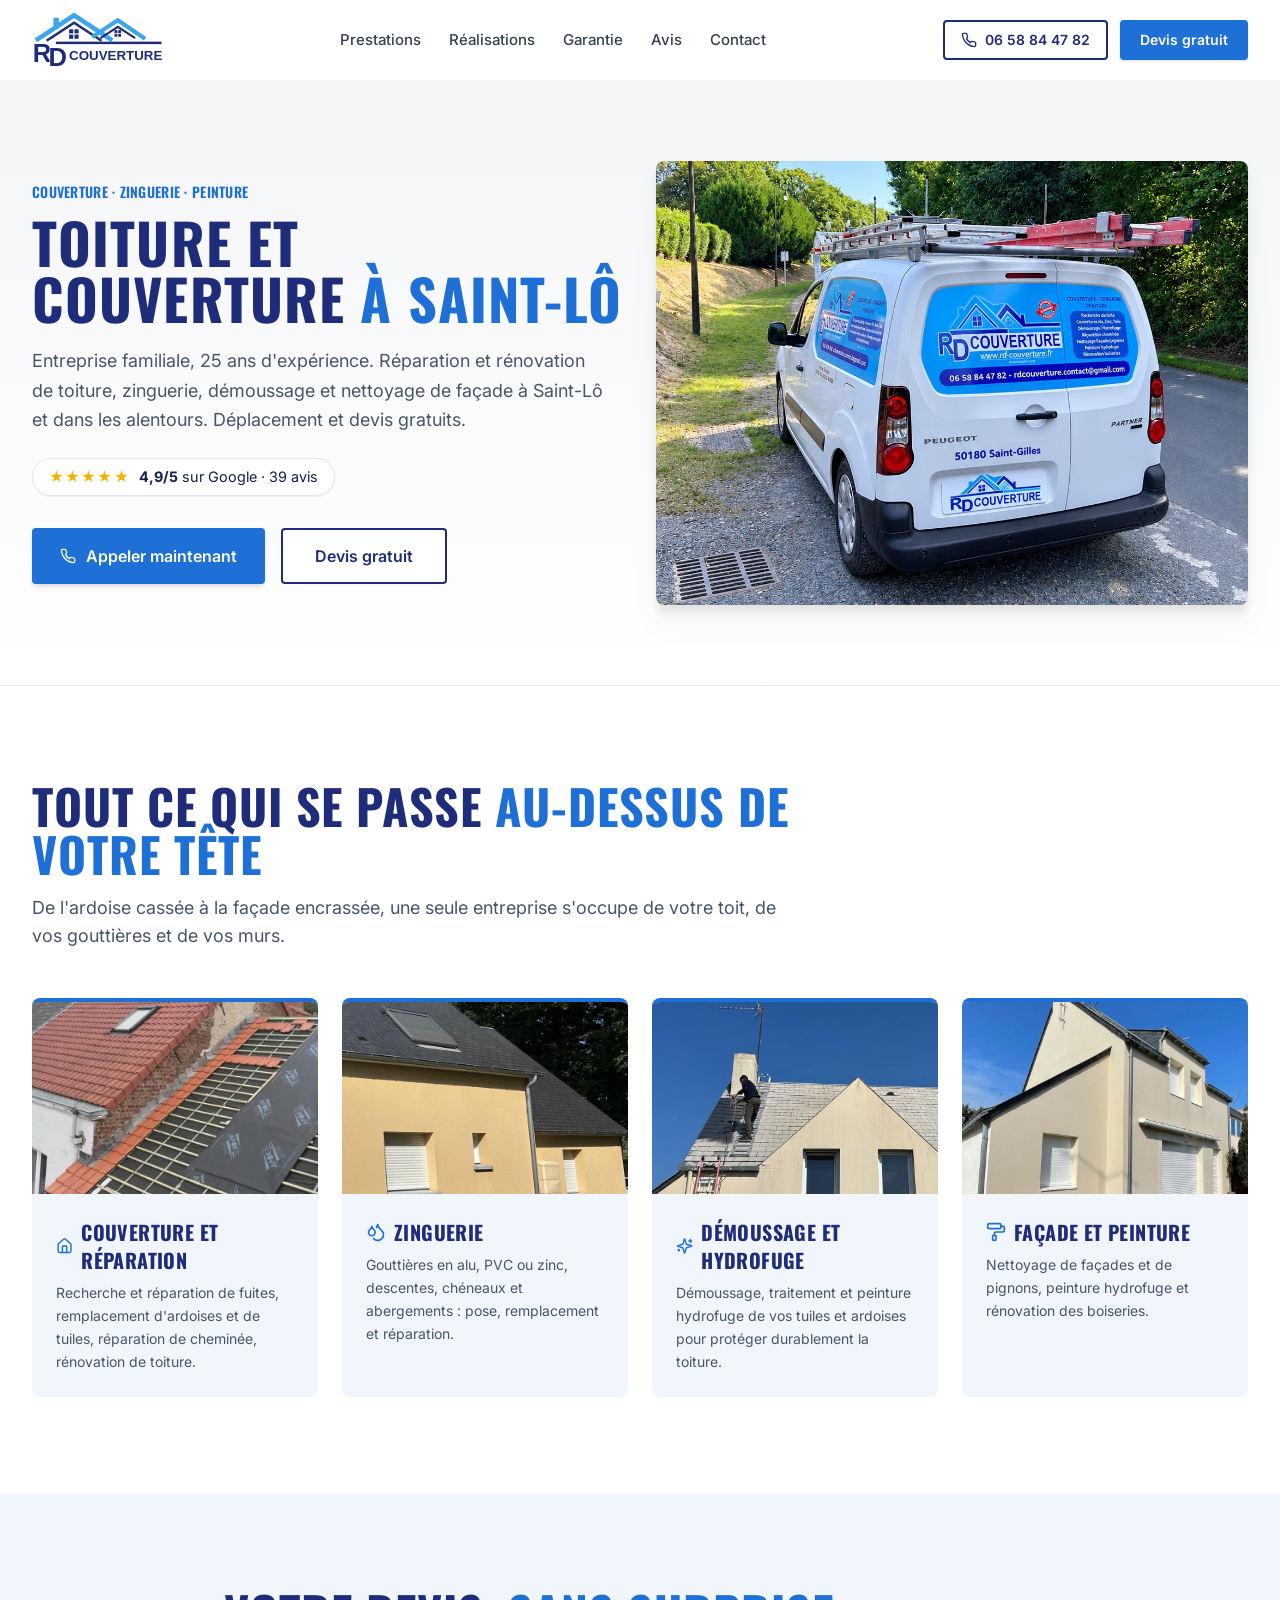
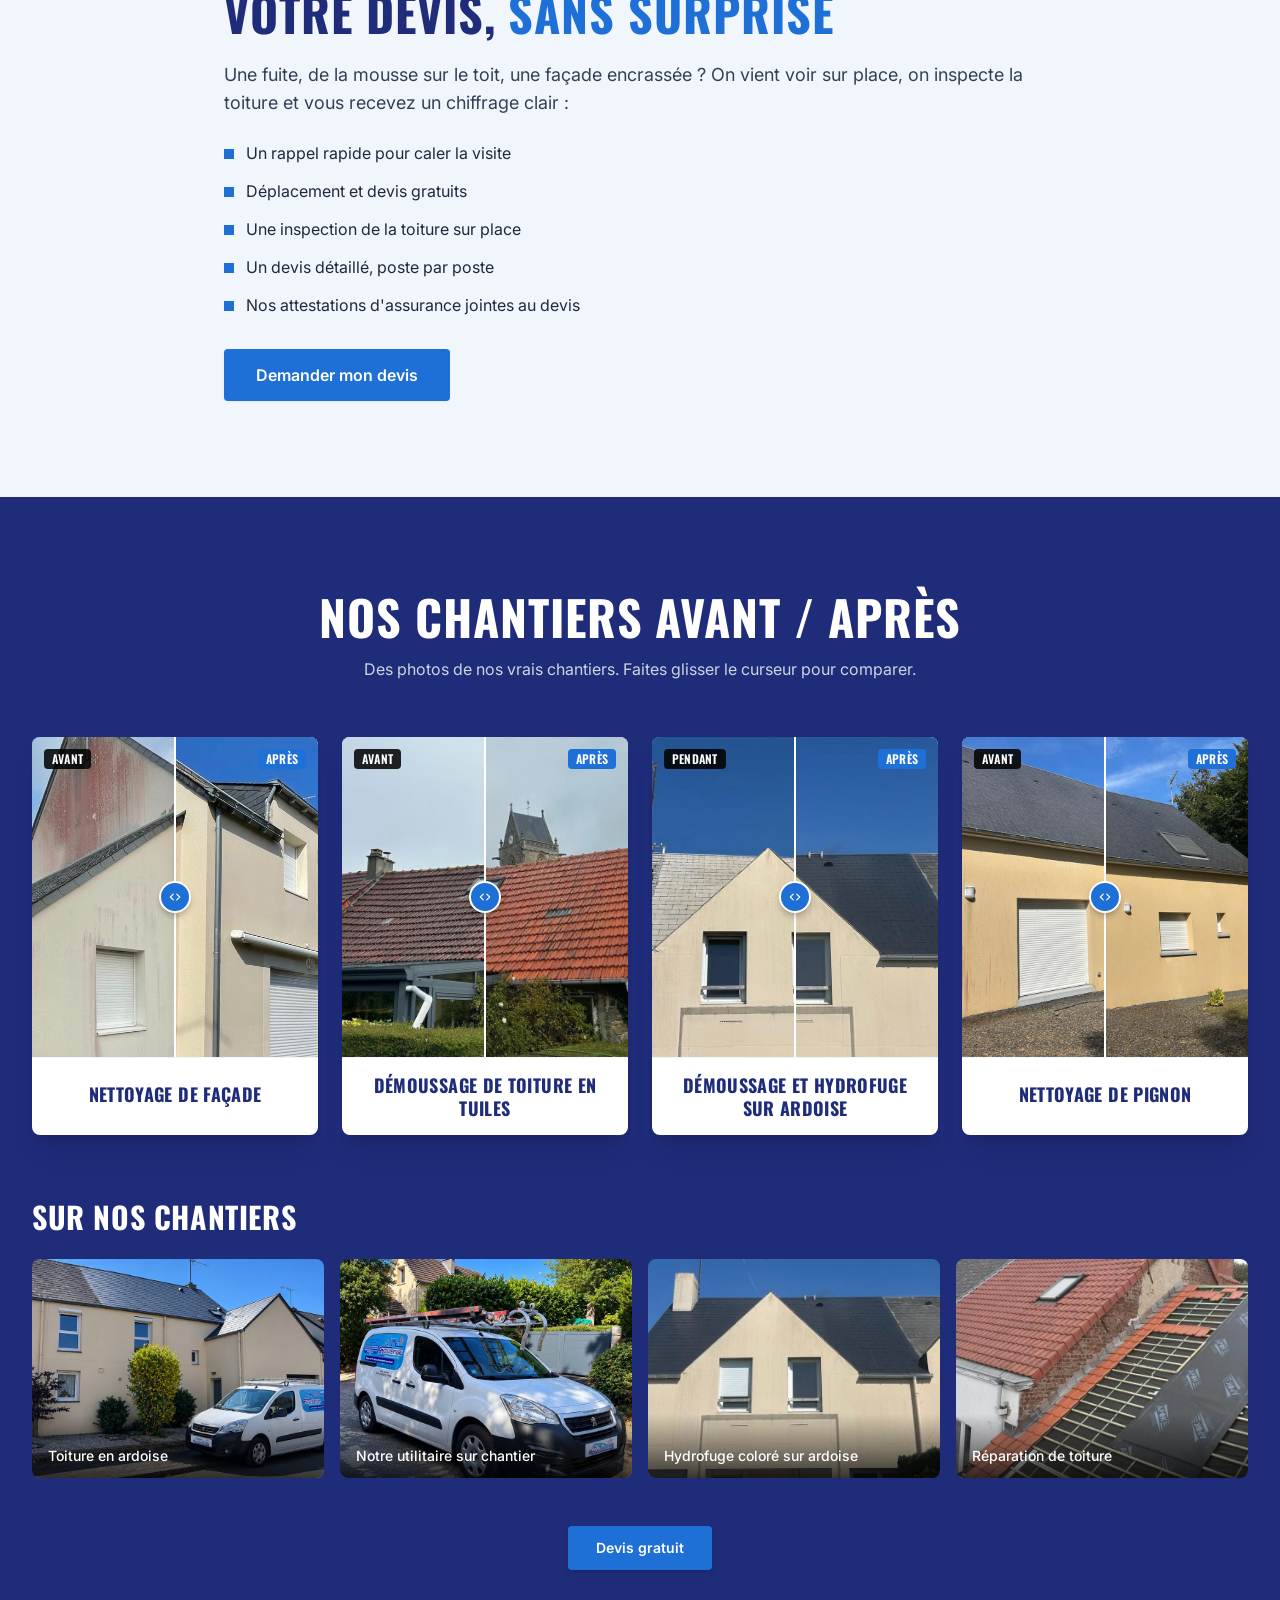
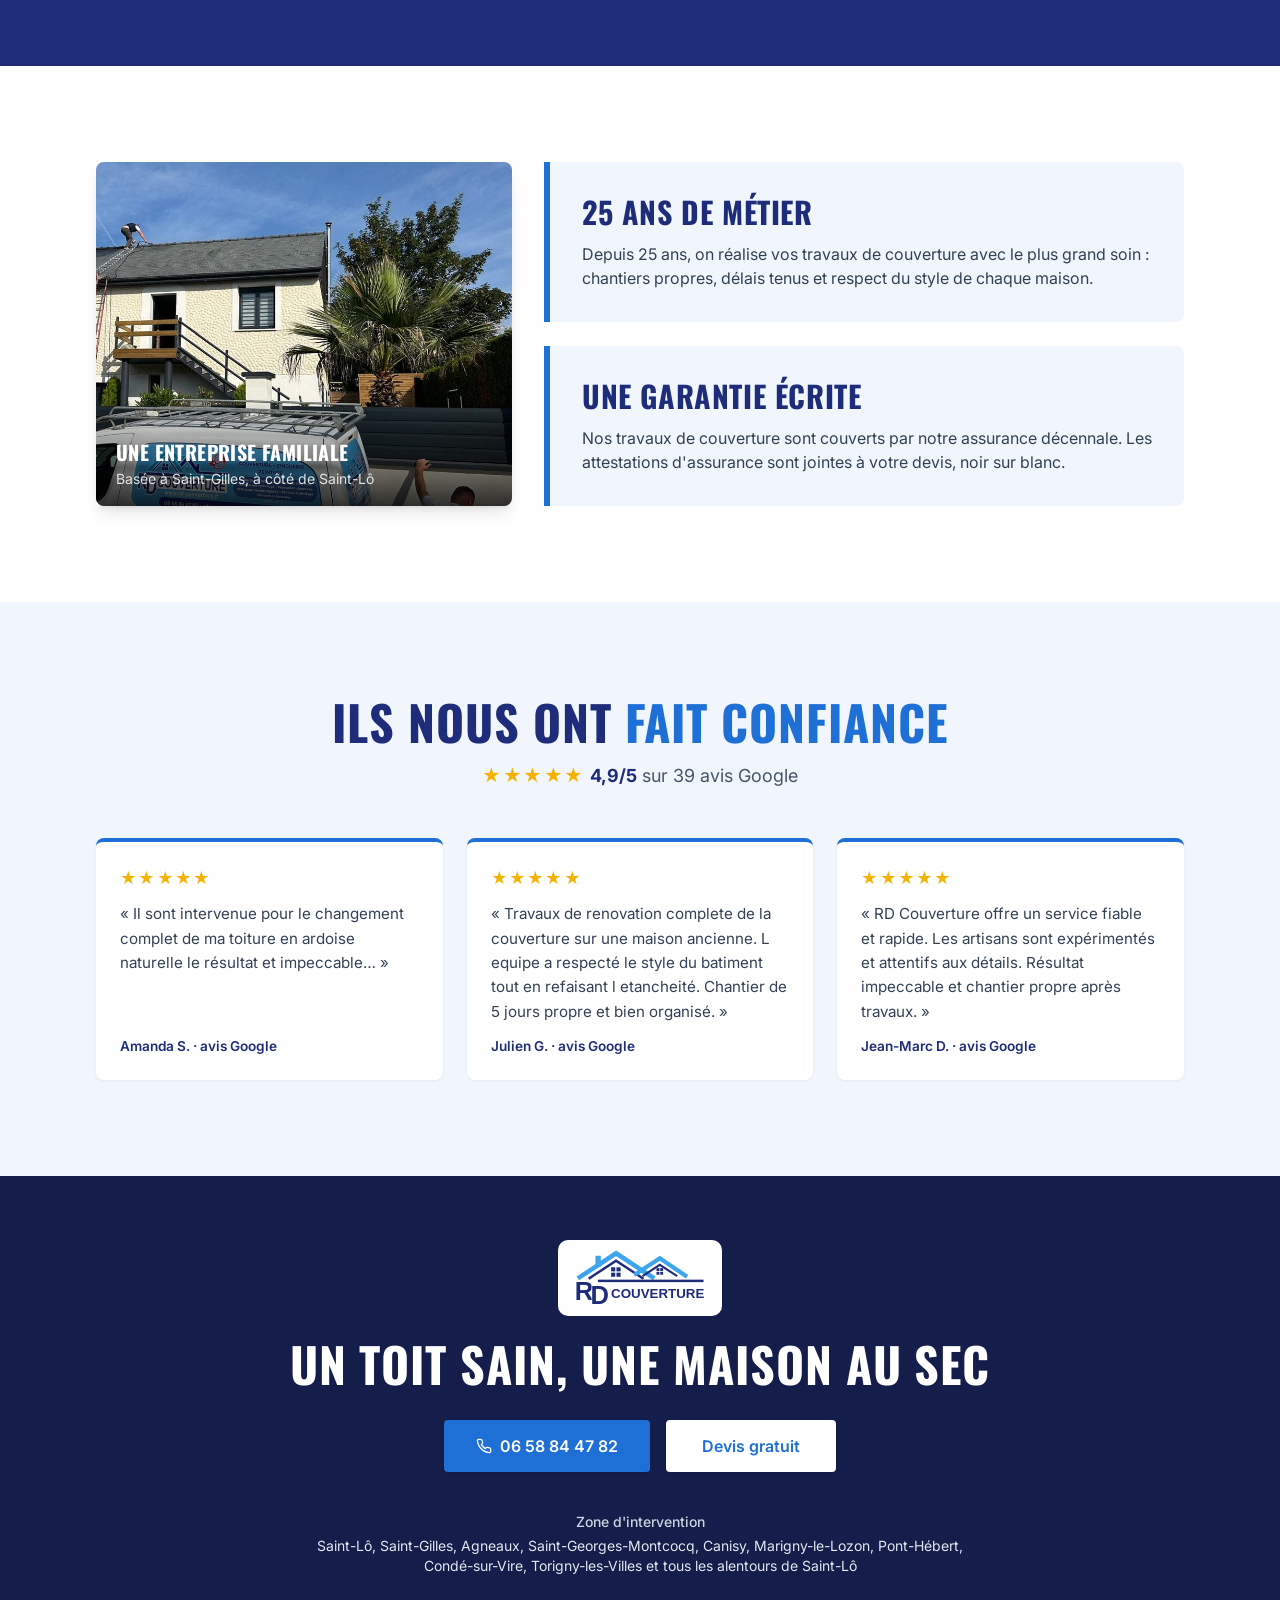
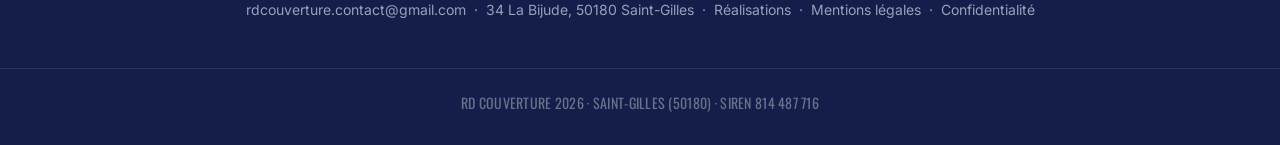
==== commit 20906c4a: "Ajout de la photo de réparation de toiture Co-Authored-By: Claude Opus 5.5 <noreply@anthropic.com> C" ====
--- a/site-web/index.html
+++ b/site-web/index.html
@@ -138,9 +138,9 @@
     </div>
     <div class="grid grid-cols-1 sm:grid-cols-2 lg:grid-cols-4 gap-6">
       <article class="bg-brand-light rounded-lg overflow-hidden border-t-4 border-brand-red flex flex-col">
-        <img alt="Couvreur RD Couverture sur une toiture en ardoise" class="w-full h-48 object-cover" loading="lazy" src="images/couverture.jpg"/>
+        <img alt="Réparation de toiture en tuiles, liteaux et écran sous-toiture" class="w-full h-48 object-cover" loading="lazy" src="images/reparation-toiture.jpg"/>
         <div class="p-6">
-          <h3 class="font-condensed text-xl font-bold text-brand-slate mb-2 flex items-center gap-2"><i class="w-5 h-5 text-brand-red" data-lucide="house"></i>Couverture</h3>
+          <h3 class="font-condensed text-xl font-bold text-brand-slate mb-2 flex items-center gap-2"><i class="w-5 h-5 text-brand-red" data-lucide="house"></i>Couverture et réparation</h3>
           <p class="text-slate-600 text-sm leading-relaxed">Recherche et réparation de fuites, remplacement d'ardoises et de tuiles, réparation de cheminée, rénovation de toiture.</p>
         </div>
       </article>
@@ -258,8 +258,8 @@
         <figcaption class="absolute inset-x-0 bottom-0 bg-gradient-to-t from-black/75 to-transparent text-white text-sm font-medium px-4 pt-8 pb-3">Hydrofuge coloré sur ardoise</figcaption>
       </figure>
       <figure class="relative overflow-hidden rounded-lg group ">
-        <img alt="Démoussage à l'échelle" class="w-full h-full object-cover aspect-[4/3] transition-transform duration-500 group-hover:scale-105" loading="lazy" src="images/demoussage.jpg"/>
-        <figcaption class="absolute inset-x-0 bottom-0 bg-gradient-to-t from-black/75 to-transparent text-white text-sm font-medium px-4 pt-8 pb-3">Démoussage à l'échelle</figcaption>
+        <img alt="Réparation de toiture en tuiles" class="w-full h-full object-cover aspect-[4/3] transition-transform duration-500 group-hover:scale-105" loading="lazy" src="images/reparation-toiture.jpg"/>
+        <figcaption class="absolute inset-x-0 bottom-0 bg-gradient-to-t from-black/75 to-transparent text-white text-sm font-medium px-4 pt-8 pb-3">Réparation de toiture</figcaption>
       </figure>
     </div>
     <div class="flex justify-center">
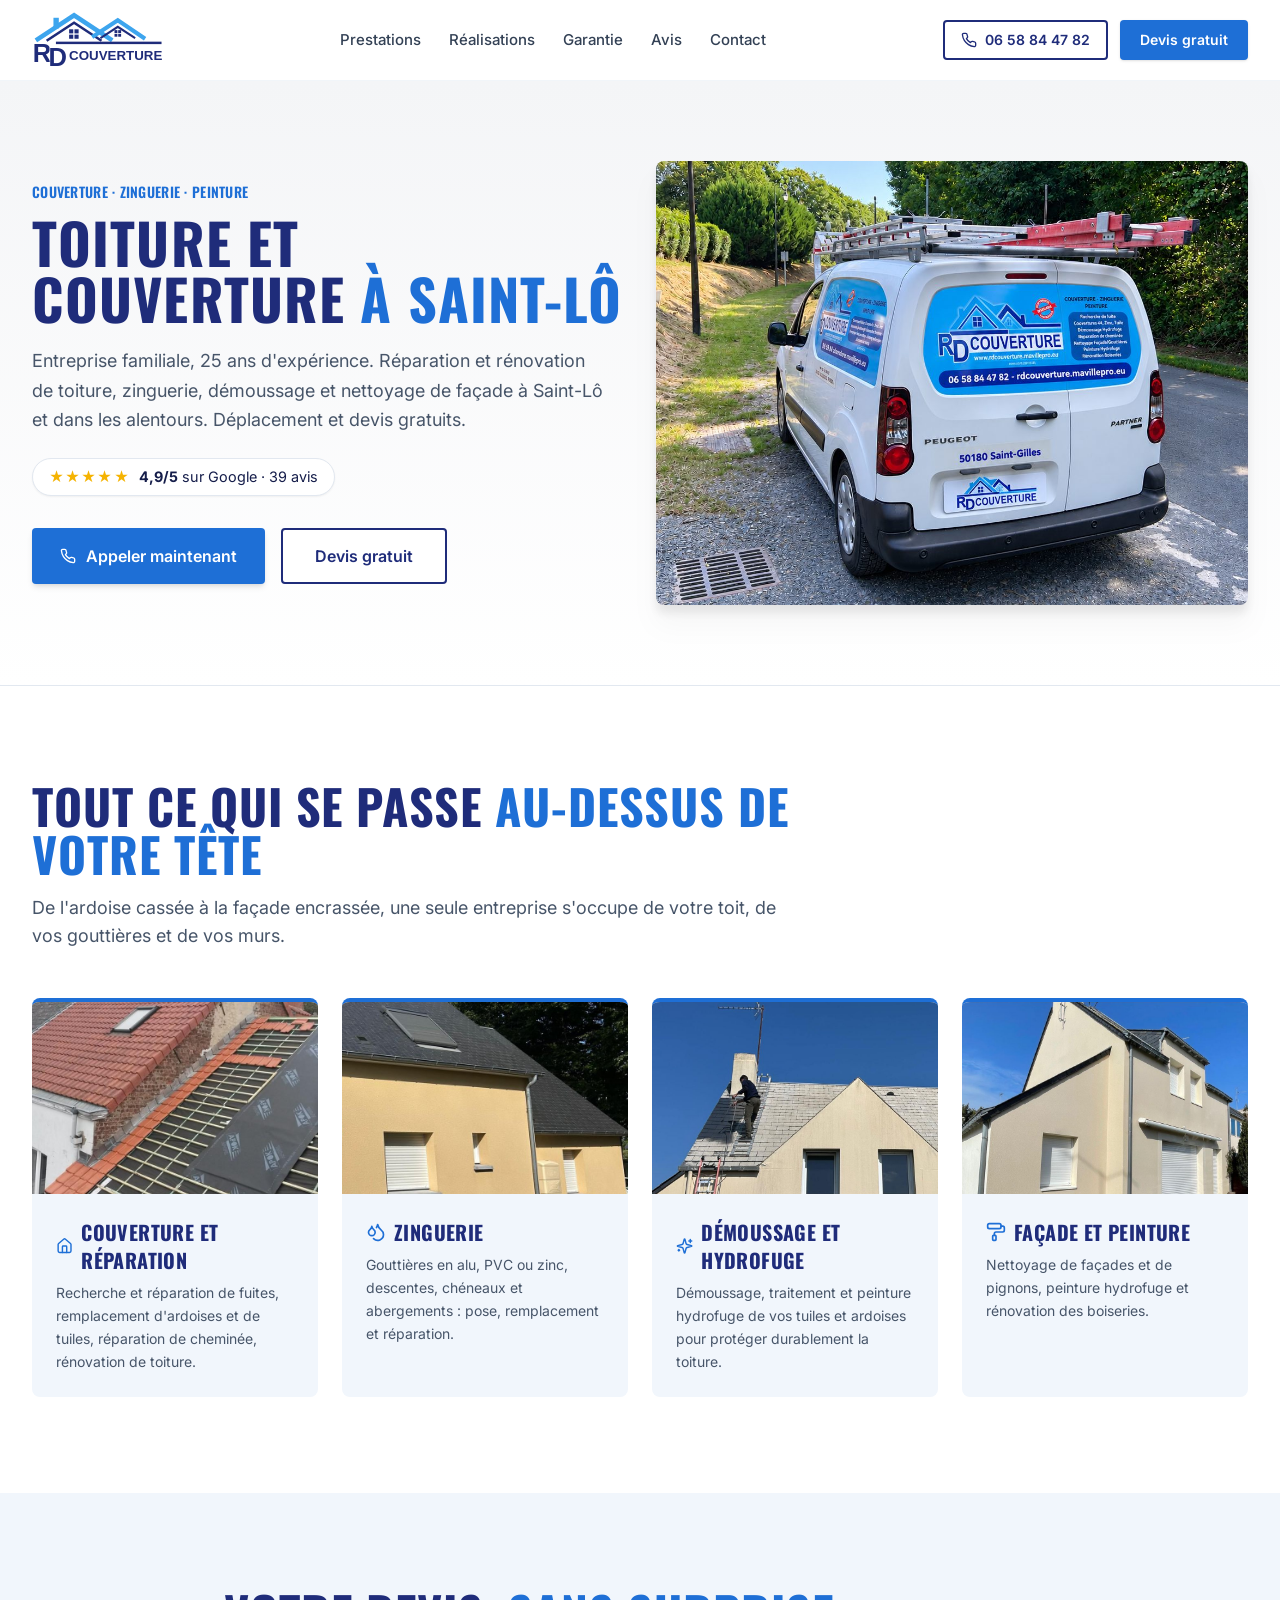
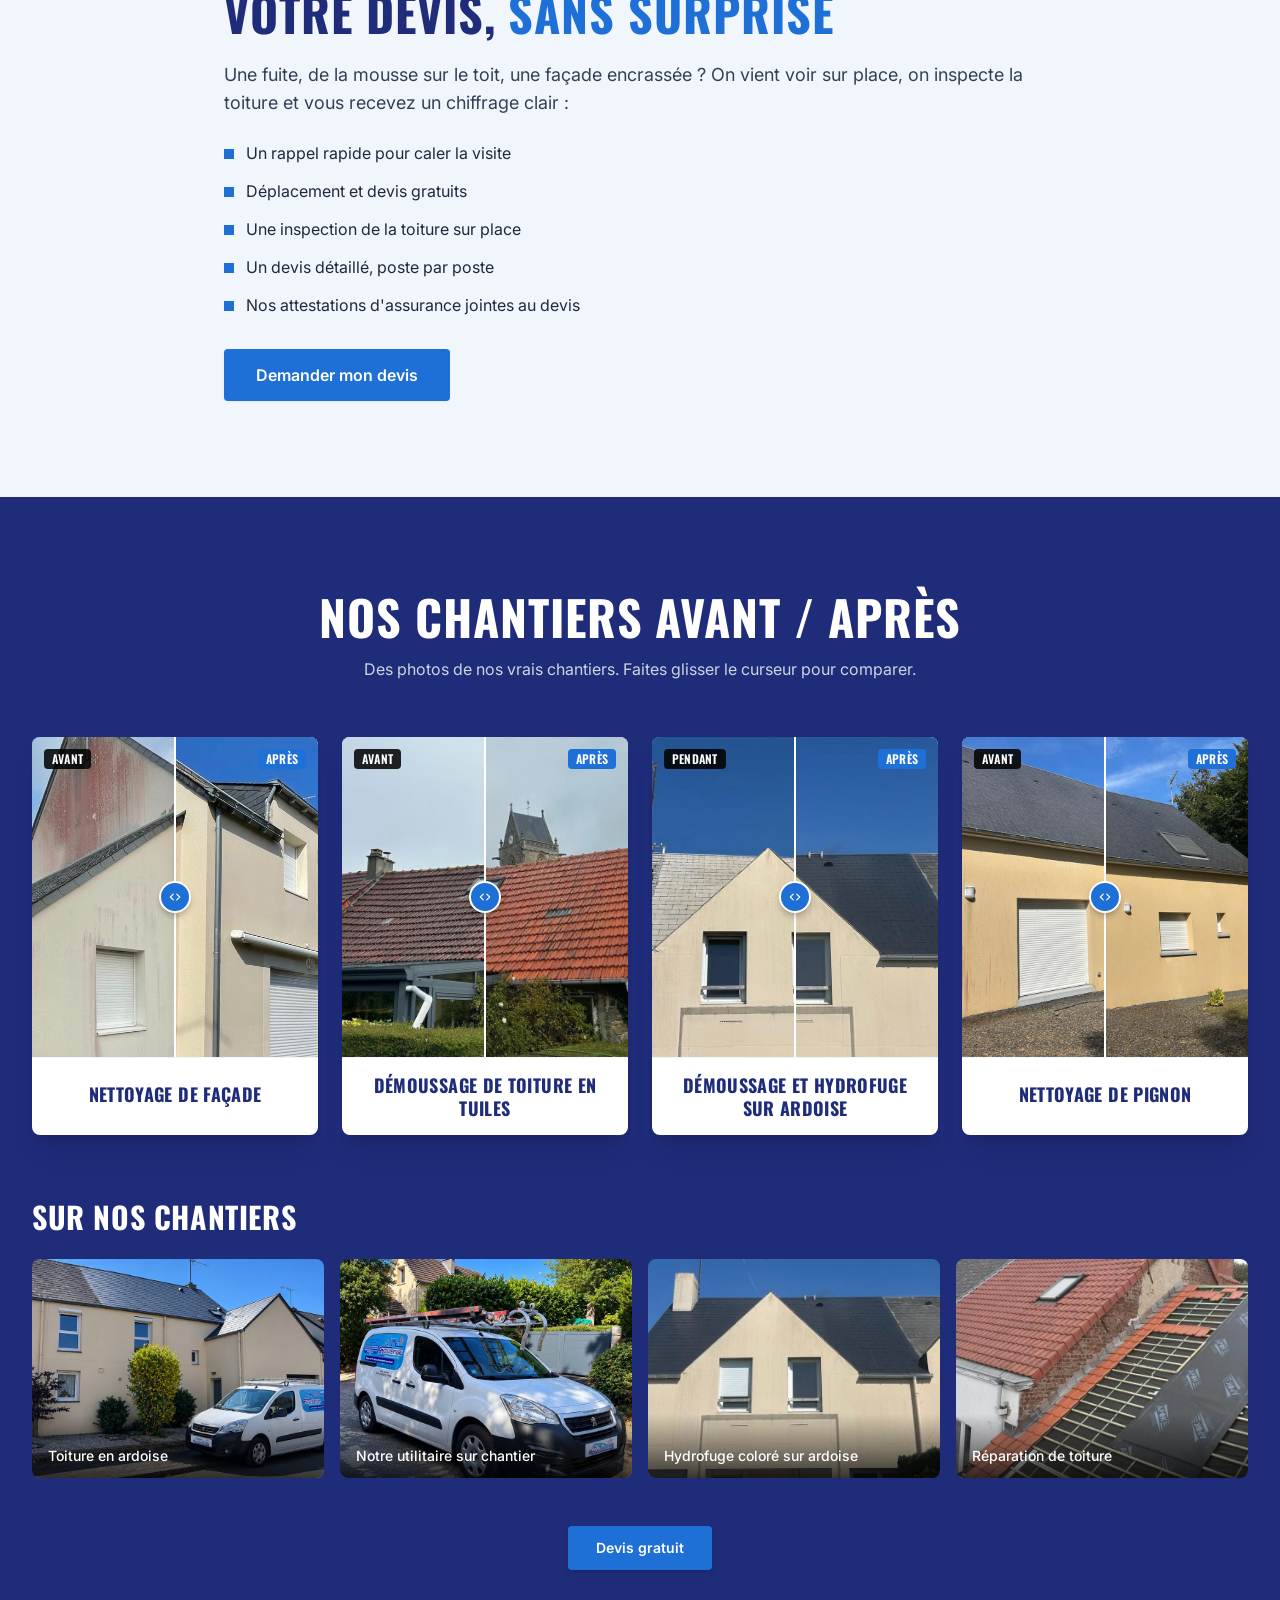
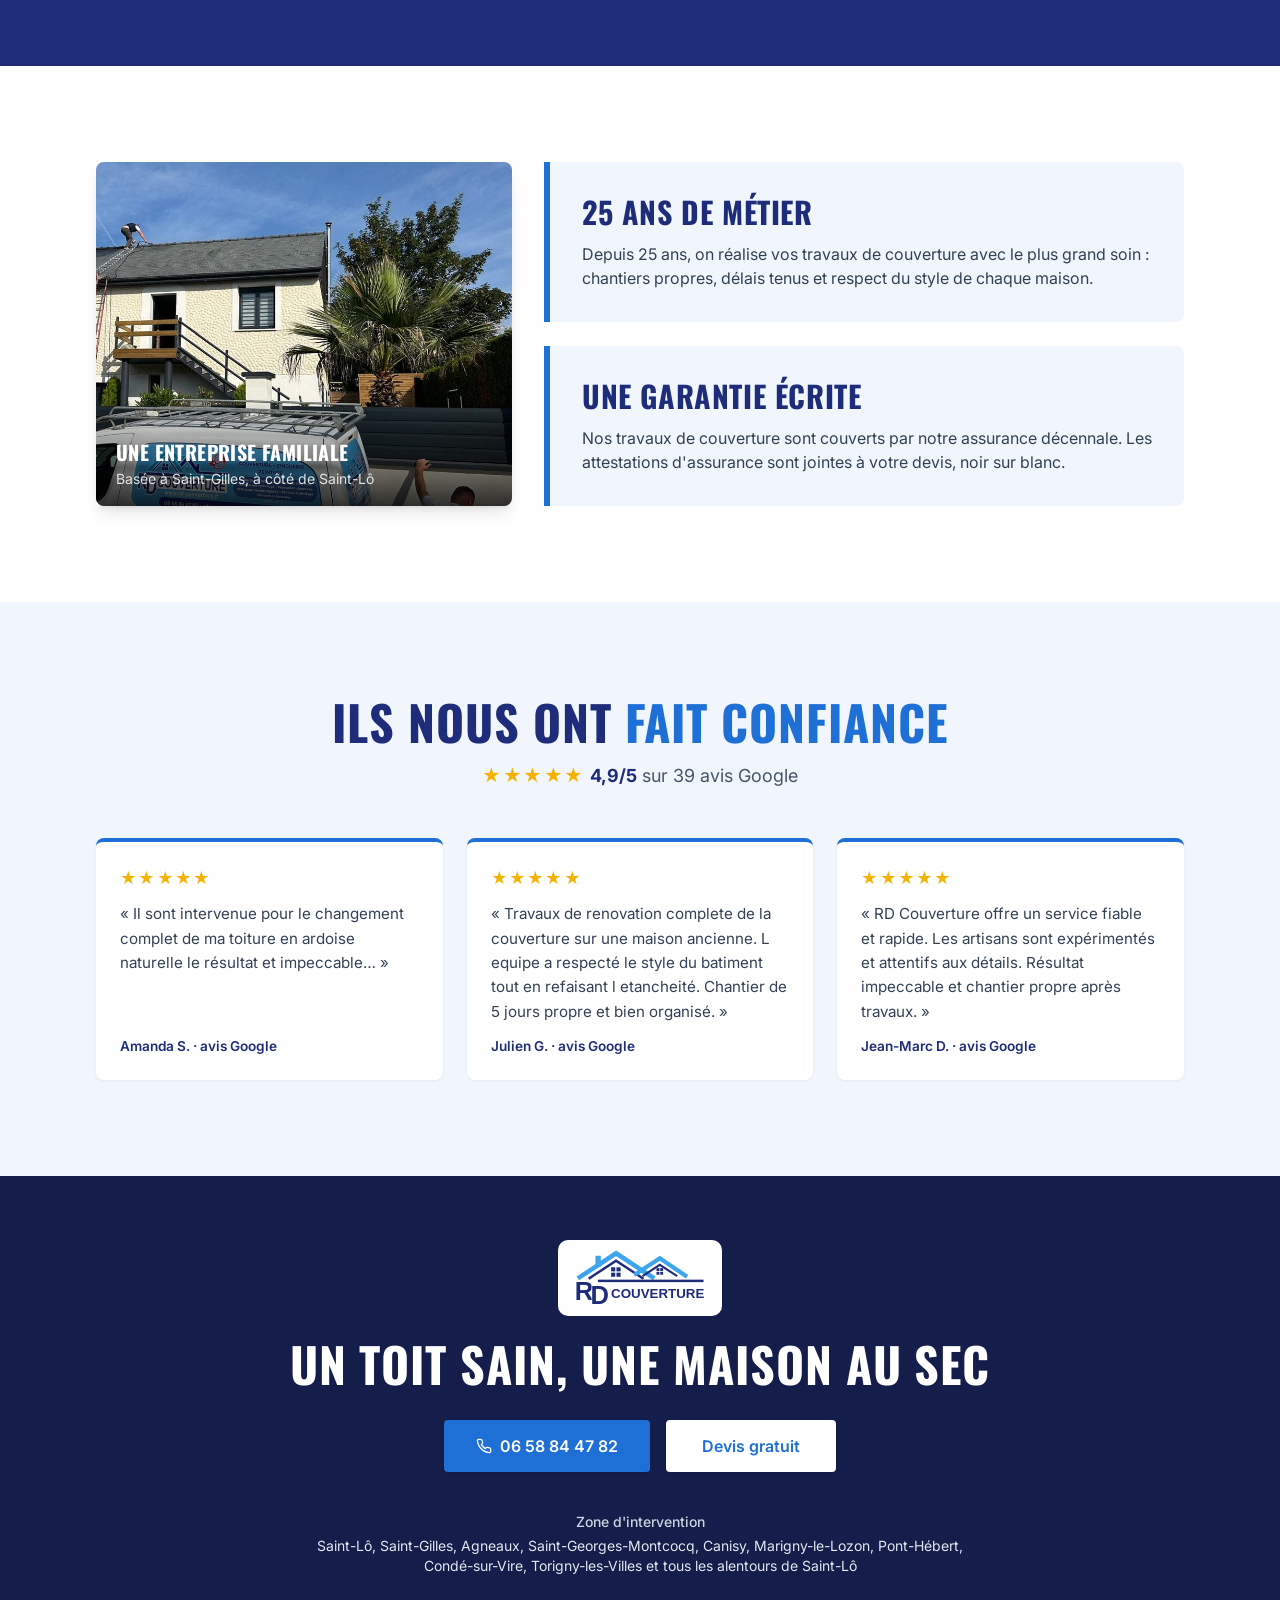
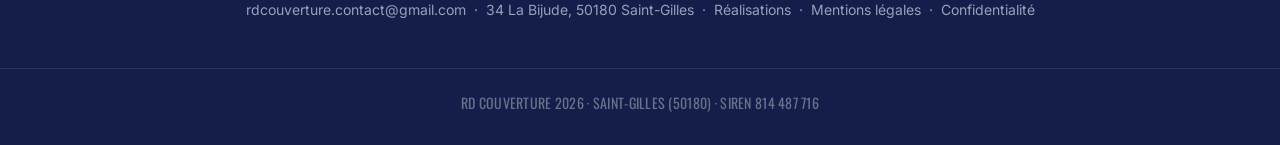
==== commit a673e769: "Nouvelle photo principale avec l'adresse du site Co-Authored-By: Claude Opus 5.5 <noreply@anthropic." ====
--- a/site-web/index.html
+++ b/site-web/index.html
@@ -123,7 +123,7 @@
     </div>
     <div class="lg:col-span-6 flex justify-center lg:justify-end">
       <figure class="relative w-full max-w-[680px] drop-shadow-xl">
-        <img alt="Utilitaire RD Couverture, couverture, zinguerie et peinture" class="w-full h-auto rounded-lg" height="900" width="1200" src="images/camion-rd.jpg"/>
+        <img alt="Utilitaire RD Couverture, couverture, zinguerie et peinture" class="w-full h-auto rounded-lg" height="900" width="1200" src="images/camion-rd-3.jpg"/>
       </figure>
     </div>
   </div>
@@ -246,11 +246,11 @@
     <h3 class="font-condensed text-2xl sm:text-3xl font-bold mb-6">Sur nos chantiers</h3>
     <div class="grid grid-cols-2 lg:grid-cols-4 gap-4 mb-12">
       <figure class="relative overflow-hidden rounded-lg group ">
-        <img alt="Toiture en ardoise" class="w-full h-full object-cover aspect-[4/3] transition-transform duration-500 group-hover:scale-105" loading="lazy" src="images/toiture-ardoise.jpg"/>
+        <img alt="Toiture en ardoise" class="w-full h-full object-cover aspect-[4/3] transition-transform duration-500 group-hover:scale-105" loading="lazy" src="images/toiture-ardoise-2.jpg"/>
         <figcaption class="absolute inset-x-0 bottom-0 bg-gradient-to-t from-black/75 to-transparent text-white text-sm font-medium px-4 pt-8 pb-3">Toiture en ardoise</figcaption>
       </figure>
       <figure class="relative overflow-hidden rounded-lg group ">
-        <img alt="Notre utilitaire sur chantier" class="w-full h-full object-cover aspect-[4/3] transition-transform duration-500 group-hover:scale-105" loading="lazy" src="images/camion-chantier.jpg"/>
+        <img alt="Notre utilitaire sur chantier" class="w-full h-full object-cover aspect-[4/3] transition-transform duration-500 group-hover:scale-105" loading="lazy" src="images/camion-chantier-2.jpg"/>
         <figcaption class="absolute inset-x-0 bottom-0 bg-gradient-to-t from-black/75 to-transparent text-white text-sm font-medium px-4 pt-8 pb-3">Notre utilitaire sur chantier</figcaption>
       </figure>
       <figure class="relative overflow-hidden rounded-lg group ">
@@ -272,7 +272,7 @@
 <section class="py-16 md:py-24 bg-white" id="garantie">
   <div class="max-w-6xl mx-auto px-4 sm:px-6 lg:px-8 grid grid-cols-1 md:grid-cols-5 gap-8 items-stretch">
     <figure class="md:col-span-2 relative rounded-lg overflow-hidden shadow-lg min-h-[340px]">
-      <img alt="L'équipe RD Couverture sur un chantier de toiture et de peinture" class="absolute inset-0 w-full h-full object-cover" loading="lazy" src="images/equipe.jpg"/>
+      <img alt="L'équipe RD Couverture sur un chantier de toiture et de peinture" class="absolute inset-0 w-full h-full object-cover" loading="lazy" src="images/equipe-2.jpg"/>
       <figcaption class="absolute inset-x-0 bottom-0 bg-gradient-to-t from-black/80 to-transparent text-white px-5 pt-10 pb-4">
         <span class="font-condensed text-xl font-bold block">Une entreprise familiale</span>
         <span class="text-sm text-white/85">Basée à Saint-Gilles, à côté de Saint-Lô</span>
